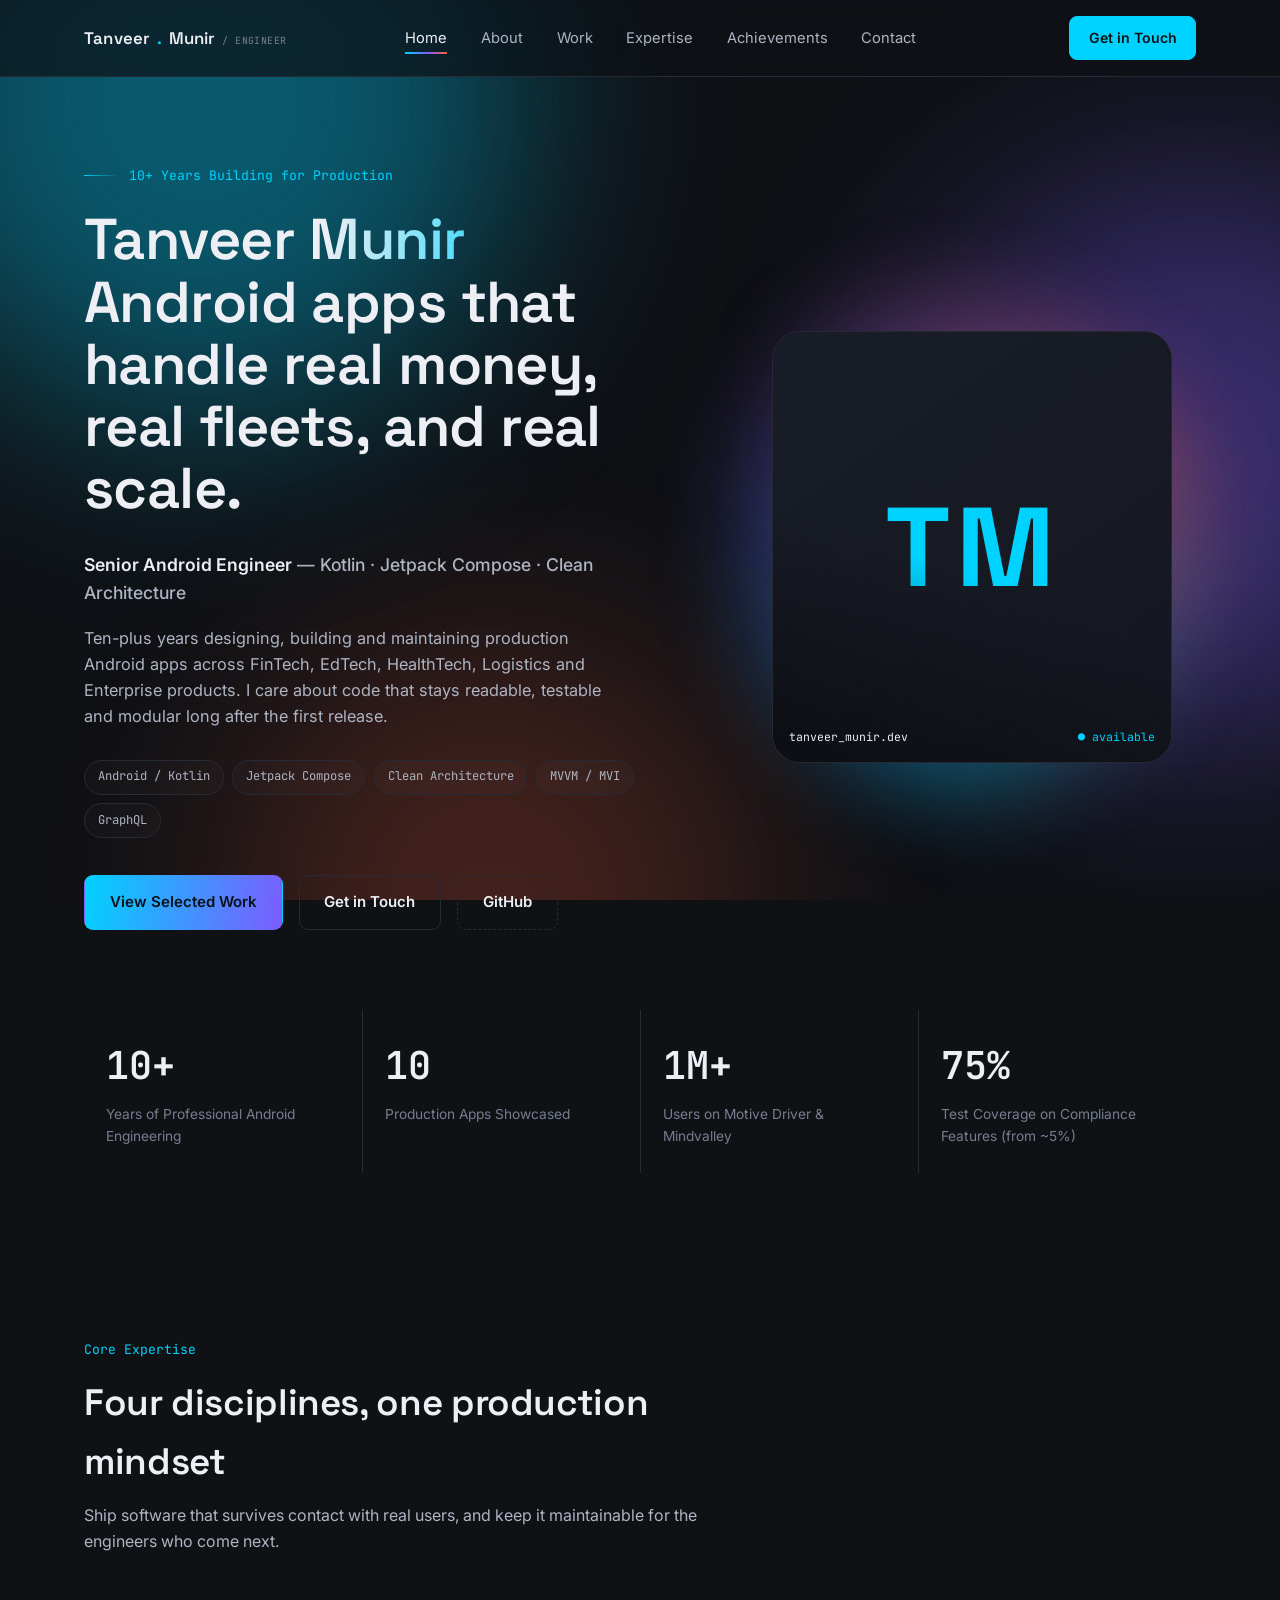
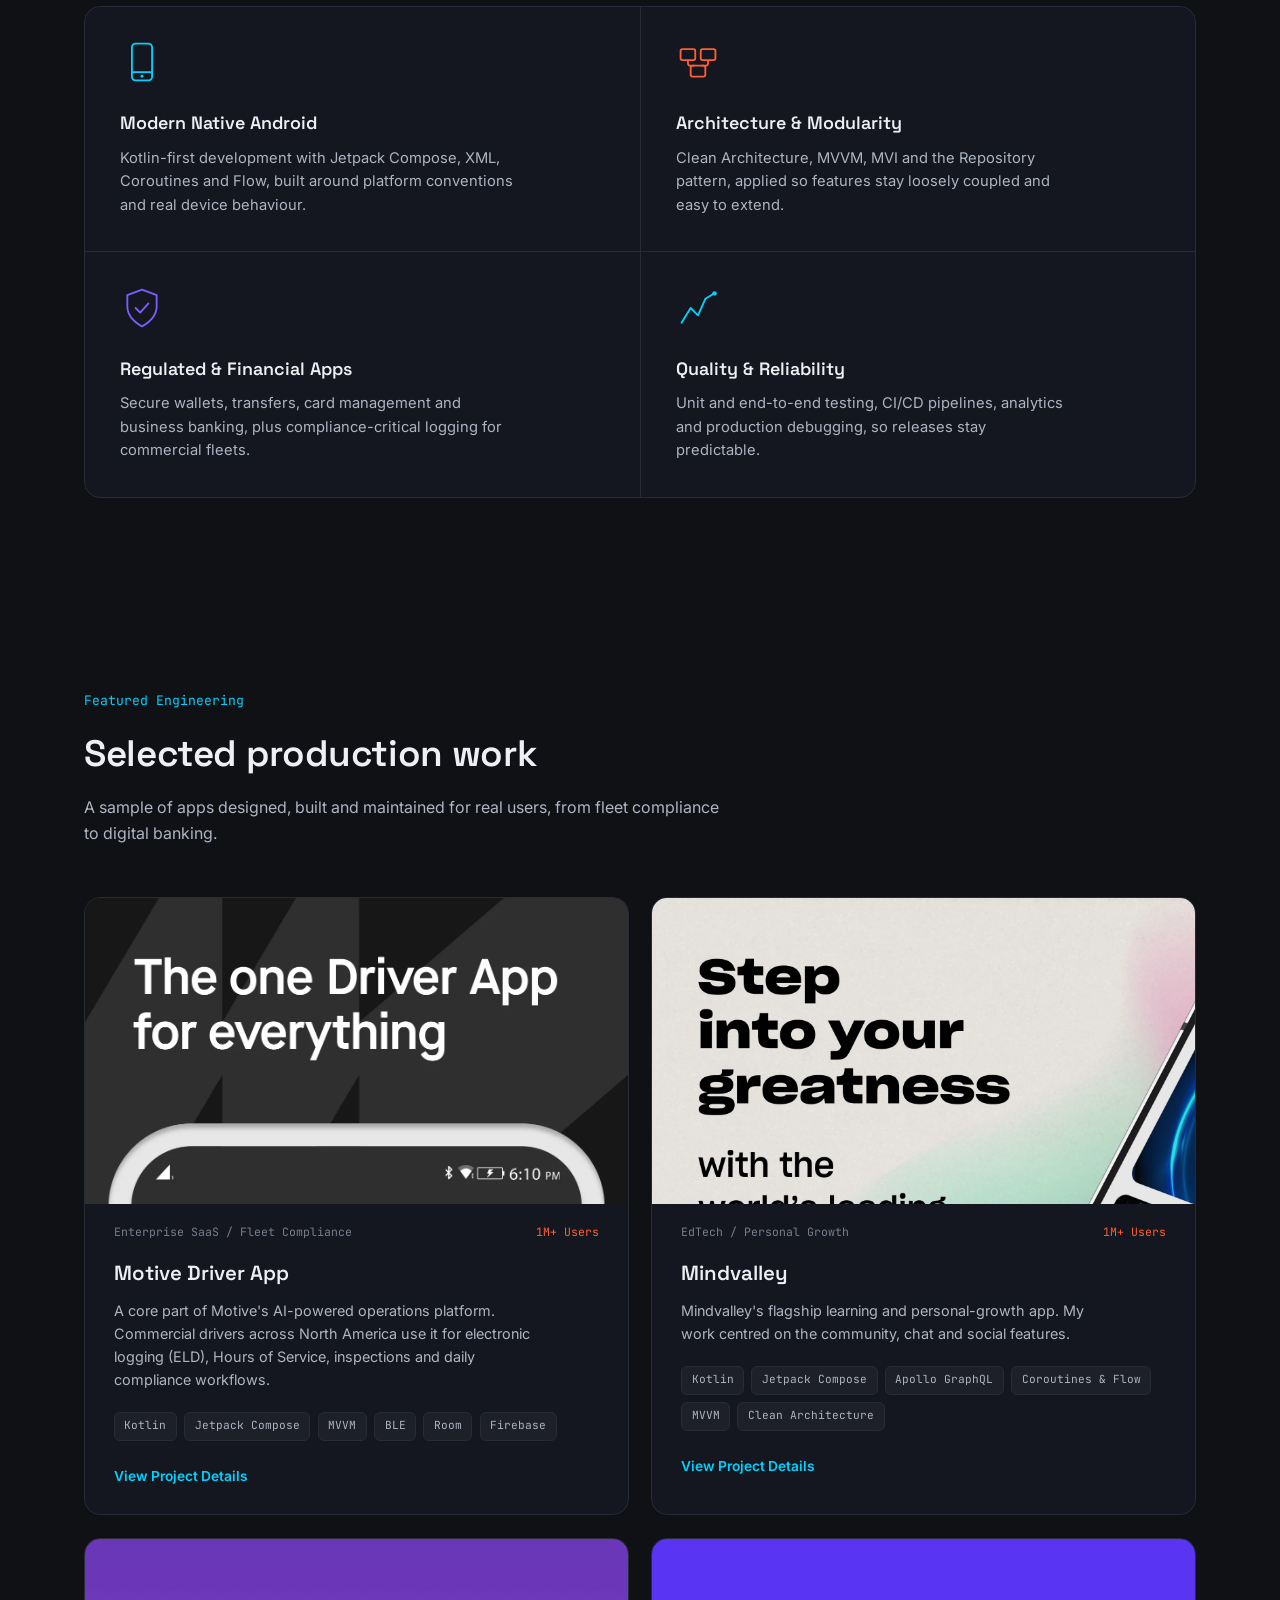
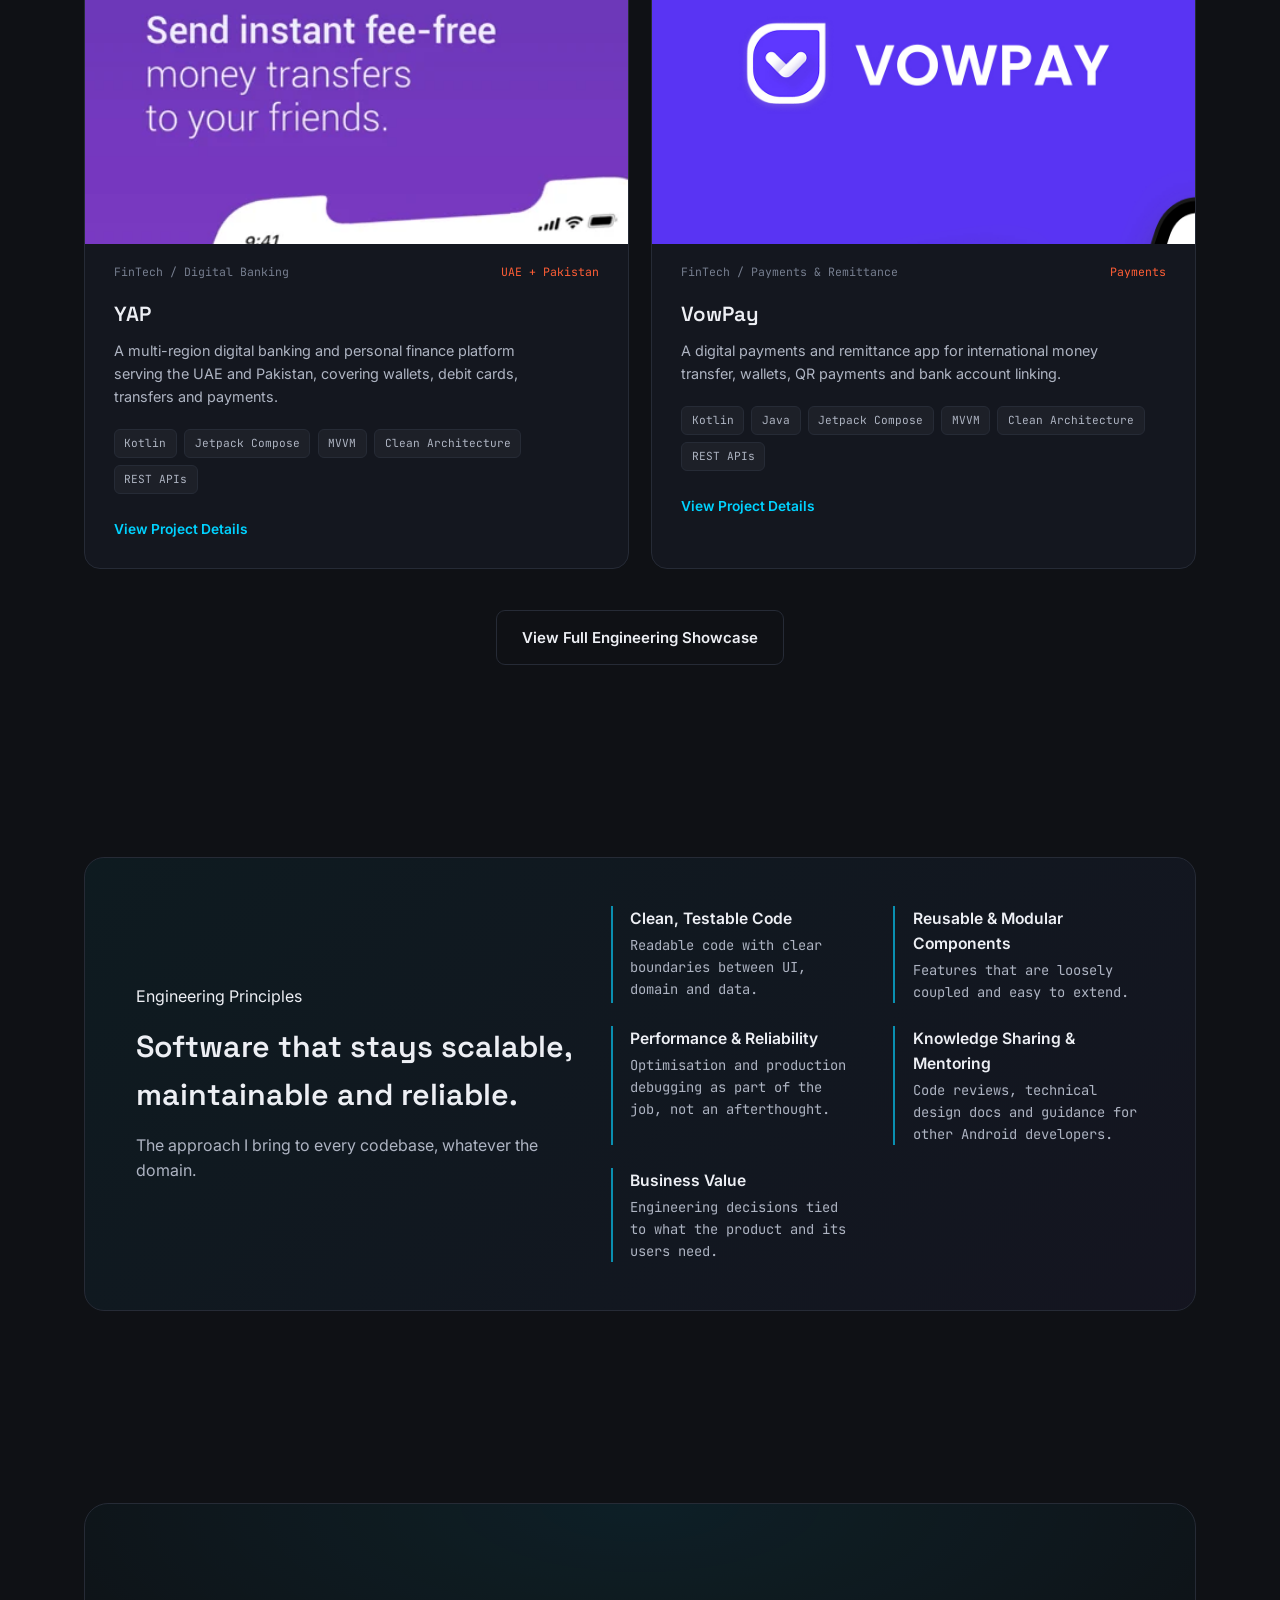
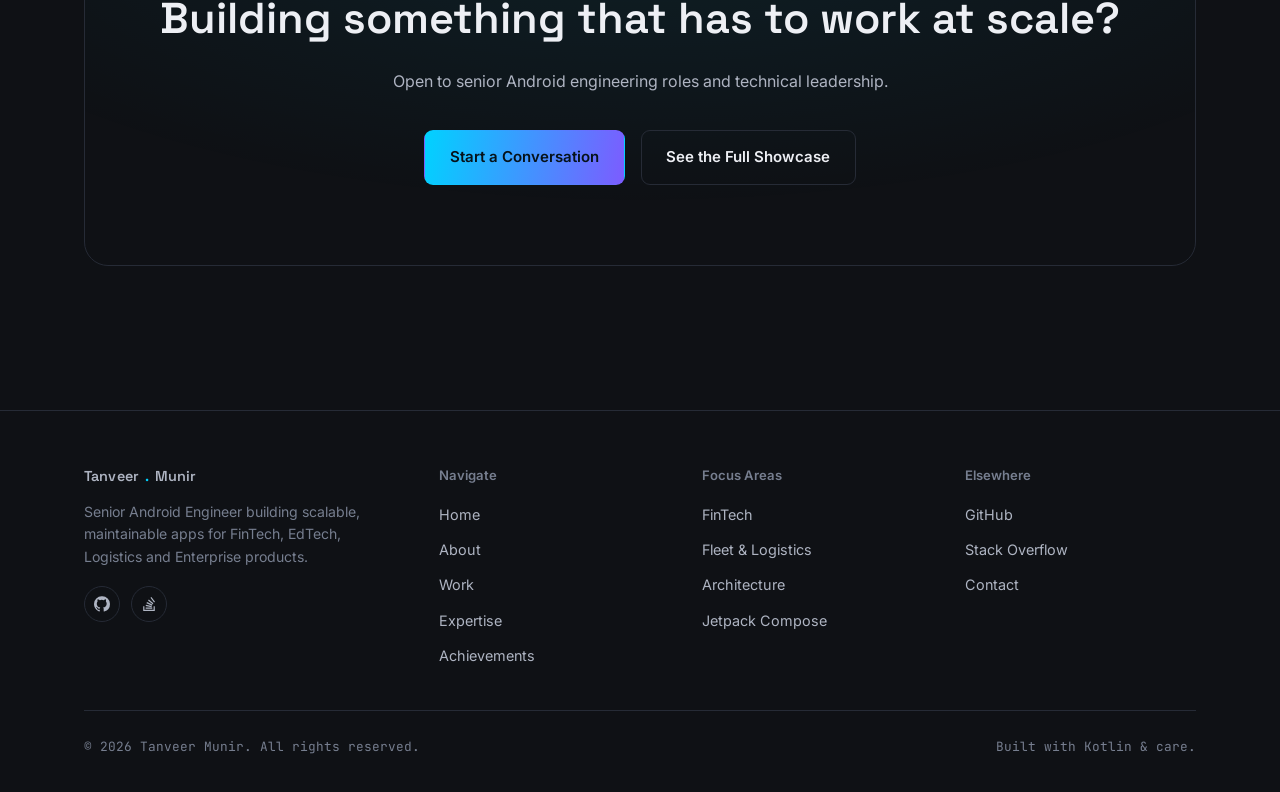
==== index.html @ aa38a133 "Add portfolio site" ====
<!DOCTYPE html>
<html lang="en">
<head>
<meta charset="UTF-8">
<meta name="viewport" content="width=device-width, initial-scale=1.0">
<title>Tanveer Munir — Senior Android Engineer</title>
<meta name="description" content="Senior Android Engineer with 10+ years building scalable apps in Kotlin and Jetpack Compose across FinTech, EdTech, Logistics and Enterprise.">
<link rel="preconnect" href="https://fonts.googleapis.com">
<link href="https://fonts.googleapis.com/css2?family=Space+Grotesk:wght@500;600;700&family=Inter:wght@400;500;600&family=JetBrains+Mono:wght@400;500&display=swap" rel="stylesheet">
<link rel="stylesheet" href="assets/css/style.css">
</head>
<body>

<div class="ambient" aria-hidden="true"><span class="b1"></span><span class="b2"></span><span class="b3"></span></div>

<header class="site-nav">
  <div class="wrap">
    <a href="index.html" class="brand">Tanveer<span class="dot">.</span>Munir <small>/ ENGINEER</small></a>
    <nav>
      <ul class="nav-links" id="navLinks">
        <li><a href="index.html" class="active">Home</a></li><li><a href="about.html">About</a></li><li><a href="projects.html">Work</a></li><li><a href="expertise.html">Expertise</a></li><li><a href="achievements.html">Achievements</a></li><li><a href="contact.html">Contact</a></li>
        <li><a href="contact.html" class="btn btn-primary nav-cta-mobile">Get in Touch</a></li>
      </ul>
    </nav>
    <a href="contact.html" class="nav-cta">Get in Touch</a>
    <button class="nav-toggle" id="navToggle" aria-label="Toggle navigation" aria-expanded="false"><span></span></button>
  </div>
</header>

<main>
  <section class="hero">
    <div class="wrap">
      <div class="hero-copy">
        <div class="eyebrow-line"><span class="rule"></span> 10+ Years Building for Production</div>
        <h1>
          <span class="name">Tanveer Munir</span>
          Android apps that handle real money, real fleets, and real scale.
        </h1>
        <p class="role"><strong>Senior Android Engineer</strong> — Kotlin · Jetpack Compose · Clean Architecture</p>
        <p class="tagline">Ten-plus years designing, building and maintaining production Android apps across FinTech, EdTech, HealthTech, Logistics and Enterprise products. I care about code that stays readable, testable and modular long after the first release.</p>
        <div class="badge-row">
          <span class="badge">Android / Kotlin</span><span class="badge">Jetpack Compose</span><span class="badge">Clean Architecture</span><span class="badge">MVVM / MVI</span><span class="badge">GraphQL</span>
        </div>
        <div class="cta-row">
          <a href="projects.html" class="btn btn-primary">View Selected Work</a>
          <a href="contact.html" class="btn btn-ghost">Get in Touch</a>
          <a href="https://github.com/TaniiSR" target="_blank" rel="noopener" class="btn btn-ghost" style="border-style:dashed;">GitHub</a>
        </div>
      </div>
      <div class="portrait">
        <div class="glow"></div>
        <div class="frame">
          <div class="monogram">TM</div>
          <span class="bracket tl"></span><span class="bracket br"></span>
          <div class="tag"><span>tanveer_munir.dev</span><span>● available</span></div>
        </div>
      </div>
    </div>
  </section>

  <section class="stat-rail reveal">
    <div class="wrap">
      <div class="stat"><div class="num"><span class="js-counter" data-target="10" data-suffix="+">0</span></div><div class="label">Years of Professional Android Engineering</div></div>
      <div class="stat"><div class="num"><span class="js-counter" data-target="10" data-suffix="">0</span></div><div class="label">Production Apps Showcased</div></div>
      <div class="stat"><div class="num"><span class="js-counter" data-target="1" data-suffix="M+">0</span></div><div class="label">Users on Motive Driver &amp; Mindvalley</div></div>
      <div class="stat"><div class="num"><span class="js-counter" data-target="75" data-suffix="%">0</span></div><div class="label">Test Coverage on Compliance Features (from ~5%)</div></div>
    </div>
  </section>

  <section class="section" id="expertise">
    <div class="wrap">
      <div class="section-head reveal">
        <span class="index">Core Expertise</span>
        <h2>Four disciplines, one production mindset</h2>
        <p>Ship software that survives contact with real users, and keep it maintainable for the engineers who come next.</p>
      </div>
      <div class="matrix reveal">
        <div class="matrix-item"><svg class="icon" viewBox="0 0 48 48" fill="none" xmlns="http://www.w3.org/2000/svg"><rect x="13" y="4" width="22" height="40" rx="4" stroke="currentColor" stroke-width="2"/><line x1="13" y1="35" x2="35" y2="35" stroke="currentColor" stroke-width="2"/><circle cx="24" cy="39.5" r="1.6" fill="currentColor"/></svg><h3>Modern Native Android</h3><p>Kotlin-first development with Jetpack Compose, XML, Coroutines and Flow, built around platform conventions and real device behaviour.</p></div>
        <div class="matrix-item"><svg class="icon" viewBox="0 0 48 48" fill="none" xmlns="http://www.w3.org/2000/svg"><rect x="5" y="10" width="16" height="12" rx="2" stroke="currentColor" stroke-width="2"/><rect x="27" y="10" width="16" height="12" rx="2" stroke="currentColor" stroke-width="2"/><rect x="16" y="28" width="16" height="12" rx="2" stroke="currentColor" stroke-width="2"/><path d="M13 22v3a3 3 0 003 3h4M35 22v3a3 3 0 01-3 3h-4" stroke="currentColor" stroke-width="2"/></svg><h3>Architecture &amp; Modularity</h3><p>Clean Architecture, MVVM, MVI and the Repository pattern, applied so features stay loosely coupled and easy to extend.</p></div>
        <div class="matrix-item"><svg class="icon" viewBox="0 0 48 48" fill="none" xmlns="http://www.w3.org/2000/svg"><path d="M24 4 8 10v12c0 10 7 17 16 22 9-5 16-12 16-22V10L24 4z" stroke="currentColor" stroke-width="2" stroke-linejoin="round"/><path d="M17 24l5 5 9-10" stroke="currentColor" stroke-width="2" stroke-linecap="round" stroke-linejoin="round"/></svg><h3>Regulated &amp; Financial Apps</h3><p>Secure wallets, transfers, card management and business banking, plus compliance-critical logging for commercial fleets.</p></div>
        <div class="matrix-item"><svg class="icon" viewBox="0 0 48 48" fill="none" xmlns="http://www.w3.org/2000/svg"><path d="M6 40 16 24 24 32 32 14 42 8" stroke="currentColor" stroke-width="2" stroke-linecap="round" stroke-linejoin="round"/><circle cx="42" cy="8" r="2.4" fill="currentColor"/></svg><h3>Quality &amp; Reliability</h3><p>Unit and end-to-end testing, CI/CD pipelines, analytics and production debugging, so releases stay predictable.</p></div>
      </div>
    </div>
  </section>

  <section class="section" id="work">
    <div class="wrap">
      <div class="section-head reveal">
        <span class="index">Featured Engineering</span>
        <h2>Selected production work</h2>
        <p>A sample of apps designed, built and maintained for real users, from fleet compliance to digital banking.</p>
      </div>
      <div class="project-grid reveal" id="featuredProjects">
        <article class="project-card" data-modal="motive-driver">
<div class="thumb thumb-sm"><img src="Images/Motive/m1.webp" alt="Motive Driver App screenshot" loading="lazy"></div>
          <div class="meta"><span class="kind">Enterprise SaaS / Fleet Compliance</span><span class="scale">1M+ Users</span></div>
          <h3>Motive Driver App</h3>
          <p>A core part of Motive's AI-powered operations platform. Commercial drivers across North America use it for electronic logging (ELD), Hours of Service, inspections and daily compliance workflows.</p>
          <div class="pill-row"><span class="pill">Kotlin</span><span class="pill">Jetpack Compose</span><span class="pill">MVVM</span><span class="pill">BLE</span><span class="pill">Room</span><span class="pill">Firebase</span></div>
          <span class="card-link">View Project Details</span>
        </article>
        <article class="project-card" data-modal="mindvalley">
<div class="thumb thumb-sm"><img src="Images/Mindvalley/01.jpg" alt="Mindvalley screenshot" loading="lazy"></div>
          <div class="meta"><span class="kind">EdTech / Personal Growth</span><span class="scale">1M+ Users</span></div>
          <h3>Mindvalley</h3>
          <p>Mindvalley's flagship learning and personal-growth app. My work centred on the community, chat and social features.</p>
          <div class="pill-row"><span class="pill">Kotlin</span><span class="pill">Jetpack Compose</span><span class="pill">Apollo GraphQL</span><span class="pill">Coroutines & Flow</span><span class="pill">MVVM</span><span class="pill">Clean Architecture</span></div>
          <span class="card-link">View Project Details</span>
        </article>
        <article class="project-card" data-modal="yap">
<div class="thumb thumb-sm"><img src="Images/Yap/1.png" alt="YAP screenshot" loading="lazy"></div>
          <div class="meta"><span class="kind">FinTech / Digital Banking</span><span class="scale">UAE + Pakistan</span></div>
          <h3>YAP</h3>
          <p>A multi-region digital banking and personal finance platform serving the UAE and Pakistan, covering wallets, debit cards, transfers and payments.</p>
          <div class="pill-row"><span class="pill">Kotlin</span><span class="pill">Jetpack Compose</span><span class="pill">MVVM</span><span class="pill">Clean Architecture</span><span class="pill">REST APIs</span></div>
          <span class="card-link">View Project Details</span>
        </article>
        <article class="project-card" data-modal="vowpay">
<div class="thumb thumb-sm"><img src="Images/VowPay/01.jpg" alt="VowPay screenshot" loading="lazy"></div>
          <div class="meta"><span class="kind">FinTech / Payments &amp; Remittance</span><span class="scale">Payments</span></div>
          <h3>VowPay</h3>
          <p>A digital payments and remittance app for international money transfer, wallets, QR payments and bank account linking.</p>
          <div class="pill-row"><span class="pill">Kotlin</span><span class="pill">Java</span><span class="pill">Jetpack Compose</span><span class="pill">MVVM</span><span class="pill">Clean Architecture</span><span class="pill">REST APIs</span></div>
          <span class="card-link">View Project Details</span>
        </article>
      </div>
      <div class="showcase-more reveal"><a href="projects.html" class="btn btn-ghost">View Full Engineering Showcase</a></div>
    </div>
  </section>

  <section class="section" id="philosophy">
    <div class="wrap">
      <div class="philosophy reveal">
        <div>
          <span class="index" style="display:block;margin-bottom:.8rem;">Engineering Principles</span>
          <h2 style="font-family:var(--font-display); font-size:1.9rem; font-weight:600; margin:0 0 .8rem;">Software that stays scalable, maintainable and reliable.</h2>
          <p style="color:var(--text-1); margin:0;">The approach I bring to every codebase, whatever the domain.</p>
        </div>
        <ul class="philosophy-list">
          <li><b>Clean, Testable Code</b>Readable code with clear boundaries between UI, domain and data.</li>
          <li><b>Reusable &amp; Modular Components</b>Features that are loosely coupled and easy to extend.</li>
          <li><b>Performance &amp; Reliability</b>Optimisation and production debugging as part of the job, not an afterthought.</li>
          <li><b>Knowledge Sharing &amp; Mentoring</b>Code reviews, technical design docs and guidance for other Android developers.</li>
          <li><b>Business Value</b>Engineering decisions tied to what the product and its users need.</li>
        </ul>
      </div>
    </div>
  </section>

  <section class="section" id="contact-cta">
    <div class="wrap">
      <div class="closing reveal">
        <h2>Building something that has to work at scale?</h2>
        <p>Open to senior Android engineering roles and technical leadership.</p>
        <div class="cta-row">
          <a href="contact.html" class="btn btn-primary">Start a Conversation</a>
          <a href="projects.html" class="btn btn-ghost">See the Full Showcase</a>
        </div>
      </div>
    </div>
  </section>

</main>

<footer class="site-footer">
  <div class="wrap">
    <div class="footer-grid">
      <div class="footer-brand">
        <a href="index.html" class="brand">Tanveer<span class="dot">.</span>Munir</a>
        <p>Senior Android Engineer building scalable, maintainable apps for FinTech, EdTech, Logistics and Enterprise products.</p>
        <div class="social-row">
          <a href="https://github.com/TaniiSR" aria-label="GitHub" target="_blank" rel="noopener"><svg width="16" height="16" viewBox="0 0 24 24" fill="currentColor"><path d="M12 .5A11.5 11.5 0 000 12.1c0 5.16 3.29 9.53 7.86 11.08.58.11.79-.26.79-.57v-2.02c-3.2.72-3.88-1.57-3.88-1.57-.52-1.36-1.28-1.72-1.28-1.72-1.05-.74.08-.72.08-.72 1.16.08 1.77 1.22 1.77 1.22 1.03 1.8 2.7 1.28 3.36.98.1-.76.4-1.28.73-1.58-2.55-.3-5.24-1.32-5.24-5.86 0-1.29.45-2.35 1.19-3.18-.12-.3-.52-1.53.11-3.19 0 0 .98-.32 3.2 1.22a10.9 10.9 0 015.83 0c2.21-1.54 3.19-1.22 3.19-1.22.63 1.66.23 2.89.11 3.19.74.83 1.19 1.89 1.19 3.18 0 4.55-2.7 5.55-5.26 5.85.41.37.78 1.1.78 2.22v3.29c0 .31.21.69.8.57A11.5 11.5 0 0024 12.1 11.5 11.5 0 0012 .5z"/></svg></a>
          <a href="https://stackoverflow.com/users/10862130/tanveer-munir" aria-label="Stack Overflow" target="_blank" rel="noopener"><svg width="16" height="16" viewBox="0 0 24 24" fill="currentColor"><path d="M18.9 20.8v-5.4h1.8V22.6H3.3v-7.2h1.8v5.4h13.8zM7 15.1l8.8 1.8.4-1.8-8.8-1.8L7 15.1zm1.2-4.3 8.2 3.8.8-1.7-8.2-3.8-.8 1.7zm2.3-4.2 6.9 5.8 1.2-1.4-6.9-5.8-1.2 1.4zM15.6 1.4 14.2 2.5l5.4 7.3 1.4-1.1-5.4-7.3zM7 19h9.9v-1.8H7V19z"/></svg></a>
        </div>
      </div>
      <div><h4>Navigate</h4><ul><li><a href="index.html">Home</a></li><li><a href="about.html">About</a></li><li><a href="projects.html">Work</a></li><li><a href="expertise.html">Expertise</a></li><li><a href="achievements.html">Achievements</a></li></ul></div>
      <div><h4>Focus Areas</h4><ul><li><a href="projects.html">FinTech</a></li><li><a href="projects.html">Fleet &amp; Logistics</a></li><li><a href="expertise.html">Architecture</a></li><li><a href="expertise.html">Jetpack Compose</a></li></ul></div>
      <div><h4>Elsewhere</h4><ul><li><a href="https://github.com/TaniiSR" target="_blank" rel="noopener">GitHub</a></li><li><a href="https://stackoverflow.com/users/10862130/tanveer-munir" target="_blank" rel="noopener">Stack Overflow</a></li><li><a href="contact.html">Contact</a></li></ul></div>
    </div>
    <div class="footer-bottom">
      <span>&copy; <span id="year"></span> Tanveer Munir. All rights reserved.</span>
      <span>Built with Kotlin &amp; care.</span>
    </div>
  </div>
</footer>

<div class="modal-overlay" id="modalOverlay"><div class="modal" id="modalContent" role="dialog" aria-modal="true"></div></div>
<script src="assets/js/main.js"></script>
</body>
</html>
---- assets/css/style.css ----
/* ============================================================
   RANA BILAL — ENGINEERING PORTFOLIO
   Design tokens
============================================================ */
:root{
  --bg-0:#0F1115;
  --bg-1:#14171F;
  --bg-2:#191D27;
  --line:#262B36;
  --text-0:#EDEFF4;
  --text-1:#AEB4C2;
  --text-2:#767E8F;

  --blue:#00D2FF;
  --blue-dim: #0A8FB0;
  --orange:#FF5E36;
  --violet:#7C5CFF;

  --grad-line: linear-gradient(90deg,var(--blue),var(--violet) 55%,var(--orange));

  --font-display:'Space Grotesk', 'Segoe UI', sans-serif;
  --font-body:'Inter', 'Segoe UI', sans-serif;
  --font-mono:'JetBrains Mono', 'Courier New', monospace;

  --maxw:1240px;
  --gutter:clamp(20px,5vw,64px);

  --ease:cubic-bezier(.22,.68,.32,1);
}

*,*::before,*::after{box-sizing:border-box;}
html{scroll-behavior:smooth;}
@media (prefers-reduced-motion: reduce){
  html{scroll-behavior:auto;}
  *,*::before,*::after{animation-duration:.001ms !important; animation-iteration-count:1 !important; transition-duration:.001ms !important; scroll-behavior:auto !important;}
}

body{
  margin:0;
  background:var(--bg-0);
  color:var(--text-0);
  font-family:var(--font-body);
  font-size:16px;
  line-height:1.6;
  -webkit-font-smoothing:antialiased;
  overflow-x:hidden;
}

a{color:inherit; text-decoration:none;}
img{max-width:100%; display:block;}
button{font-family:inherit;}
::selection{background:var(--blue); color:#04121A;}

.wrap{
  max-width:var(--maxw);
  margin:0 auto;
  padding:0 var(--gutter);
}

/* ---------- Ambient drifting background ---------- */
.ambient{
  position:fixed;
  inset:0;
  z-index:0;
  overflow:hidden;
  pointer-events:none;
}
.ambient span{
  position:absolute;
  border-radius:50%;
  filter:blur(110px);
  opacity:.38;
  will-change:transform;
}
.ambient .b1{width:640px;height:640px; background:var(--blue); top:-220px; left:-120px; animation:drift1 26s ease-in-out infinite;}
.ambient .b2{width:560px;height:560px; background:var(--violet); top:20%; right:-200px; animation:drift2 32s ease-in-out infinite;}
.ambient .b3{width:520px;height:520px; background:var(--orange); bottom:-260px; left:18%; animation:drift3 30s ease-in-out infinite; opacity:.22;}

@keyframes drift1{
  0%,100%{transform:translate(0,0) scale(1);}
  50%{transform:translate(60px,80px) scale(1.12);}
}
@keyframes drift2{
  0%,100%{transform:translate(0,0) scale(1);}
  50%{transform:translate(-70px,50px) scale(1.08);}
}
@keyframes drift3{
  0%,100%{transform:translate(0,0) scale(1);}
  50%{transform:translate(50px,-60px) scale(1.15);}
}

body > *{position:relative; z-index:1;}

/* ============================================================
   NAV
============================================================ */
.site-nav{
  position:sticky; top:0; z-index:50;
  backdrop-filter:blur(14px) saturate(140%);
  background:rgba(15,17,21,.72);
  border-bottom:1px solid var(--line);
}
.site-nav .wrap{
  display:flex;
  align-items:center;
  justify-content:space-between;
  height:76px;
}
.brand{
  font-family:var(--font-display);
  font-weight:600;
  font-size:1.05rem;
  letter-spacing:.01em;
  display:flex;
  align-items:baseline;
  gap:.4em;
}
.brand .dot{color:var(--blue);}
.brand small{
  font-family:var(--font-mono);
  font-size:.62rem;
  color:var(--text-2);
  font-weight:400;
  letter-spacing:.04em;
}

.nav-links{
  display:flex;
  align-items:center;
  gap:2.1rem;
  list-style:none;
  margin:0; padding:0;
}
.nav-links a{
  font-size:.92rem;
  color:var(--text-1);
  position:relative;
  padding:.3rem 0;
  transition:color .25s var(--ease);
}
.nav-links a:hover, .nav-links a.active{color:var(--text-0);}
.nav-links a::after{
  content:'';
  position:absolute; left:0; bottom:-2px;
  width:0; height:2px;
  background:var(--grad-line);
  transition:width .3s var(--ease);
}
.nav-links a:hover::after, .nav-links a.active::after{width:100%;}

.nav-cta{
  display:inline-flex;
  align-items:center;
  gap:.5rem;
  padding:.6rem 1.15rem;
  border-radius:8px;
  border:1px solid var(--blue);
  color:var(--bg-0);
  background:var(--blue);
  font-weight:600;
  font-size:.88rem;
  transition:transform .25s var(--ease), box-shadow .25s var(--ease);
}
.nav-cta:hover{
  transform:translateY(-2px);
  box-shadow:0 8px 24px -6px rgba(0,210,255,.55);
}
.nav-links .nav-cta-mobile{display:none;}

.nav-toggle{
  display:none;
  background:none; border:none; color:var(--text-0);
  width:40px; height:40px;
  cursor:pointer;
}
.nav-toggle span, .nav-toggle span::before, .nav-toggle span::after{
  content:'';
  display:block;
  width:22px; height:2px;
  background:currentColor;
  position:relative;
  transition:transform .25s var(--ease), opacity .25s var(--ease);
}
.nav-toggle span::before{position:absolute; top:-7px;}
.nav-toggle span::after{position:absolute; top:7px;}

/* ============================================================
   HERO
============================================================ */
.hero{
  padding:88px 0 60px;
}
.hero .wrap{
  display:grid;
  grid-template-columns:1.15fr .85fr;
  gap:clamp(30px,5vw,60px);
  align-items:center;
}
.eyebrow-line{
  display:flex;
  align-items:center;
  gap:.7rem;
  font-family:var(--font-mono);
  font-size:.82rem;
  color:var(--blue);
  margin-bottom:1.4rem;
}
.eyebrow-line .rule{
  width:34px; height:1px;
  background:linear-gradient(90deg,var(--blue),transparent);
}
.hero h1{
  font-family:var(--font-display);
  font-weight:600;
  font-size:clamp(2.4rem,4.6vw,3.6rem);
  line-height:1.08;
  letter-spacing:-.01em;
  margin:0 0 .55em;
}
.hero h1 .name{
  display:block;
  background:linear-gradient(100deg,var(--text-0) 40%, var(--blue) 75%, var(--violet));
  -webkit-background-clip:text;
  background-clip:text;
  color:transparent;
}
.hero .role{
  font-size:1.1rem;
  color:var(--text-1);
  font-weight:500;
  margin:0 0 1.1rem;
}
.hero .role strong{color:var(--text-0); font-weight:600;}
.hero .tagline{
  max-width:52ch;
  color:var(--text-1);
  font-size:1.02rem;
  margin:0 0 1.9rem;
}

.badge-row{
  display:flex;
  flex-wrap:wrap;
  gap:.55rem;
  margin-bottom:2.3rem;
}
.badge{
  font-family:var(--font-mono);
  font-size:.76rem;
  padding:.42rem .8rem;
  border:1px solid var(--line);
  border-radius:100px;
  color:var(--text-1);
  background:rgba(255,255,255,.02);
  transition:border-color .25s var(--ease), color .25s var(--ease), transform .25s var(--ease);
}
.badge:hover{border-color:var(--blue-dim); color:var(--text-0); transform:translateY(-2px);}

.cta-row{display:flex; flex-wrap:wrap; gap:1rem;}
.btn{
  display:inline-flex;
  align-items:center;
  gap:.6rem;
  padding:.9rem 1.55rem;
  border-radius:9px;
  font-weight:600;
  font-size:.94rem;
  cursor:pointer;
  border:1px solid transparent;
  transition:transform .25s var(--ease), box-shadow .25s var(--ease), background .25s var(--ease), border-color .25s var(--ease);
}
.btn-primary{
  background:linear-gradient(100deg,var(--blue),var(--violet));
  color:#06121A;
}
.btn-primary:hover{transform:translateY(-3px); box-shadow:0 14px 34px -10px rgba(0,210,255,.5);}
.btn-ghost{
  background:transparent;
  border-color:var(--line);
  color:var(--text-0);
}
.btn-ghost:hover{border-color:var(--orange); color:var(--orange); transform:translateY(-3px);}

/* --- hero portrait frame --- */
.portrait{
  position:relative;
  width:100%;
  max-width:400px;
  margin-inline:auto;
  aspect-ratio:1/1.08;
}
.portrait .glow{
  position:absolute; inset:-30px;
  background:conic-gradient(from 180deg, var(--blue), var(--violet), var(--orange), var(--blue));
  filter:blur(46px);
  opacity:.35;
  border-radius:40% 60% 55% 45%/50% 45% 55% 50%;
  animation:auraSpin 18s linear infinite;
}
@keyframes auraSpin{ to{ transform:rotate(360deg);} }

.portrait .frame{
  position:absolute; inset:0;
  border-radius:28px;
  overflow:hidden;
  border:1px solid rgba(255,255,255,.08);
  background:var(--bg-1);
}
.portrait .frame img{
  width:100%; height:100%; object-fit:cover;
  filter:grayscale(.15) contrast(1.05);
}
.portrait .frame::after{
  content:'';
  position:absolute; inset:0;
  background:linear-gradient(200deg, transparent 55%, rgba(10,12,16,.85));
}
.bracket{
  position:absolute;
  width:38px; height:38px;
  border-color:var(--blue);
  border-style:solid;
  opacity:.9;
}
.bracket.tl{top:-14px; left:-14px; border-width:2px 0 0 2px; border-top-left-radius:10px;}
.bracket.br{bottom:-14px; right:-14px; border-width:0 2px 2px 0; border-bottom-right-radius:10px; border-color:var(--orange);}
.portrait .tag{
  position:absolute;
  bottom:16px; left:16px; right:16px;
  font-family:var(--font-mono);
  font-size:.72rem;
  color:var(--text-0);
  display:flex;
  justify-content:space-between;
  z-index:2;
}
.portrait .tag span:last-child{color:var(--blue);}

/* ============================================================
   STAT RAIL
============================================================ */
.stat-rail{
  padding:20px 0 70px;
}
.stat-rail .wrap{
  display:grid;
  grid-template-columns:repeat(4,1fr);
}
.stat{
  padding:1.6rem 1.4rem;
  border-left:1px solid var(--line);
  text-align:left;
}
.stat:first-child{border-left:none;}
.stat .num{
  font-family:var(--font-mono);
  font-size:clamp(1.8rem,3vw,2.5rem);
  font-weight:600;
  color:var(--text-0);
  display:flex;
  align-items:baseline;
  gap:.15rem;
}
.stat .num .unit{font-size:.55em; color:var(--blue);}
.stat .label{
  margin-top:.4rem;
  font-size:.86rem;
  color:var(--text-2);
}

/* ============================================================
   SECTION HEADERS (shared)
============================================================ */
.section{padding:96px 0;}
.section-head{
  max-width:640px;
  margin-bottom:3.2rem;
}
.section-head h2{
  font-family:var(--font-display);
  font-size:clamp(1.7rem,3vw,2.3rem);
  font-weight:600;
  margin:0 0 .7rem;
  letter-spacing:-.01em;
}
.section-head p{
  color:var(--text-1);
  margin:0;
  font-size:1rem;
}
.section-head .index{
  font-family:var(--font-mono);
  color:var(--blue);
  font-size:.82rem;
  display:block;
  margin-bottom:.9rem;
}

/* ============================================================
   EXPERTISE MATRIX
============================================================ */
.matrix{
  display:grid;
  grid-template-columns:repeat(2,1fr);
  gap:1px;
  background:var(--line);
  border:1px solid var(--line);
  border-radius:16px;
  overflow:hidden;
}
.matrix-item{
  background:var(--bg-1);
  padding:2.1rem 2.2rem;
  transition:background .3s var(--ease);
}
.matrix-item:hover{background:var(--bg-2);}
.matrix-item .icon{
  width:44px; height:44px;
  margin-bottom:1.1rem;
  color:var(--blue);
}
.matrix-item:nth-child(2) .icon{color:var(--orange);}
.matrix-item:nth-child(3) .icon{color:var(--violet);}
.matrix-item:nth-child(4) .icon{color:var(--blue);}
.matrix-item h3{
  font-family:var(--font-display);
  font-size:1.12rem;
  font-weight:600;
  margin:0 0 .55rem;
}
.matrix-item p{
  color:var(--text-1);
  font-size:.92rem;
  margin:0;
  max-width:44ch;
}

/* ============================================================
   PROJECTS
============================================================ */
.project-grid{
  display:grid;
  grid-template-columns:repeat(2,1fr);
  gap:1.4rem;
}
.project-card{
  position:relative;
  border-radius:16px;
  border:1px solid var(--line);
  background:var(--bg-1);
  padding:1.8rem 1.8rem 1.6rem;
  overflow:hidden;
  cursor:pointer;
  transition:transform .35s var(--ease), border-color .35s var(--ease);
}
.project-card .thumb.thumb-sm{
  margin:-1.8rem -1.8rem 1.2rem;
  aspect-ratio:16/9;
  overflow:hidden;
  background:var(--bg-2);
}
.project-card .thumb.thumb-sm img{width:100%; height:100%; object-fit:cover; display:block;}
.project-card::before{
  content:'';
  position:absolute; inset:0;
  padding:1px;
  border-radius:inherit;
  background:var(--grad-line);
  -webkit-mask:linear-gradient(#000 0 0) content-box, linear-gradient(#000 0 0);
  -webkit-mask-composite:xor;
  mask-composite:exclude;
  opacity:0;
  transition:opacity .35s var(--ease);
  pointer-events:none;
}
.project-card:hover{transform:translateY(-6px); border-color:transparent;}
.project-card:hover::before{opacity:1;}
.project-card .meta{
  display:flex;
  justify-content:space-between;
  align-items:flex-start;
  margin-bottom:1rem;
}
.project-card .kind{
  font-family:var(--font-mono);
  font-size:.72rem;
  color:var(--text-2);
}
.project-card .scale{
  font-family:var(--font-mono);
  font-size:.72rem;
  color:var(--orange);
}
.project-card h3{
  font-family:var(--font-display);
  font-size:1.28rem;
  margin:0 0 .55rem;
  font-weight:600;
}
.project-card p{
  color:var(--text-1);
  font-size:.9rem;
  margin:0 0 1.3rem;
  max-width:48ch;
}
.pill-row{display:flex; flex-wrap:wrap; gap:.45rem; margin-bottom:1.4rem;}
.pill{
  font-family:var(--font-mono);
  font-size:.7rem;
  padding:.28rem .6rem;
  border-radius:6px;
  background:rgba(255,255,255,.04);
  color:var(--text-1);
  border:1px solid var(--line);
}
.card-link{
  font-size:.86rem;
  font-weight:600;
  color:var(--blue);
  display:inline-flex;
  align-items:center;
  gap:.4rem;
}

.showcase-more{
  text-align:center;
  margin-top:2.6rem;
}

/* ============================================================
   PHILOSOPHY
============================================================ */
.philosophy{
  border-radius:20px;
  border:1px solid var(--line);
  background:linear-gradient(135deg, rgba(0,210,255,.05), rgba(124,92,255,.05));
  padding:3rem clamp(1.6rem,4vw,3.4rem);
  display:grid;
  grid-template-columns:.9fr 1.1fr;
  gap:2.4rem;
  align-items:center;
}
.philosophy-list{
  display:grid;
  grid-template-columns:1fr 1fr;
  gap:1.4rem 2rem;
  list-style:none;
  margin:0; padding:0;
}
.philosophy-list li{
  font-family:var(--font-mono);
  font-size:.86rem;
  color:var(--text-1);
  padding-left:1.1rem;
  border-left:2px solid var(--blue-dim);
}
.philosophy-list li b{display:block; color:var(--text-0); font-family:var(--font-body); font-size:.98rem; margin-bottom:.2rem; font-weight:600;}

/* ============================================================
   TESTIMONIALS
============================================================ */
.testimonial-track{
  display:flex;
  gap:1.4rem;
  overflow-x:auto;
  scroll-snap-type:x mandatory;
  padding-bottom:1rem;
  scrollbar-width:none;
}
.testimonial-track::-webkit-scrollbar{display:none;}
.t-card{
  scroll-snap-align:start;
  flex:0 0 min(480px,86vw);
  background:var(--bg-1);
  border:1px solid var(--line);
  border-radius:16px;
  padding:2rem;
}
.t-card q{
  font-size:1.02rem;
  line-height:1.65;
  color:var(--text-0);
  display:block;
  margin-bottom:1.5rem;
  quotes:none;
}
.t-person{display:flex; align-items:center; gap:.8rem;}
.t-avatar{
  width:42px; height:42px;
  border-radius:50%;
  background:linear-gradient(135deg,var(--blue),var(--violet));
  display:flex; align-items:center; justify-content:center;
  font-family:var(--font-display);
  font-weight:600;
  color:#06121A;
  font-size:.92rem;
  flex-shrink:0;
}
.t-person .name{font-weight:600; font-size:.92rem;}
.t-person .role{font-size:.8rem; color:var(--text-2);}
.t-linkedin{
  margin-left:auto;
  width:32px; height:32px;
  border-radius:50%;
  display:flex; align-items:center; justify-content:center;
  color:var(--text-2);
  border:1px solid var(--line);
  flex-shrink:0;
  transition:color .2s var(--ease), border-color .2s var(--ease);
}
.t-linkedin svg{width:15px; height:15px;}
.t-linkedin:hover{color:var(--blue); border-color:var(--blue);}

.t-controls{
  display:flex;
  gap:.7rem;
  margin-top:1.6rem;
}
.t-controls button{
  width:40px; height:40px;
  border-radius:50%;
  border:1px solid var(--line);
  background:transparent;
  color:var(--text-0);
  cursor:pointer;
  display:flex; align-items:center; justify-content:center;
  transition:border-color .25s var(--ease), color .25s var(--ease);
}
.t-controls button:hover{border-color:var(--blue); color:var(--blue);}

/* ============================================================
   CLOSING CTA
============================================================ */
.closing{
  text-align:center;
  padding:5rem clamp(1.5rem,5vw,4rem);
  border-radius:24px;
  border:1px solid var(--line);
  background:radial-gradient(120% 140% at 50% 0%, rgba(0,210,255,.08), transparent 60%);
}
.closing h2{
  font-family:var(--font-display);
  font-size:clamp(1.9rem,4vw,2.7rem);
  margin:0 0 1rem;
  font-weight:600;
}
.closing p{
  color:var(--text-1);
  max-width:52ch;
  margin:0 auto 2.2rem;
}
.closing .cta-row{justify-content:center;}

/* ============================================================
   FOOTER
============================================================ */
.site-footer{
  border-top:1px solid var(--line);
  padding:3.4rem 0 2.2rem;
  margin-top:3rem;
}
.footer-grid{
  display:grid;
  grid-template-columns:1.4fr 1fr 1fr 1fr;
  gap:2rem;
  margin-bottom:2.6rem;
}
.footer-grid h4{
  font-size:.82rem;
  color:var(--text-2);
  font-weight:600;
  margin:0 0 1rem;
}
.footer-grid ul{list-style:none; margin:0; padding:0; display:grid; gap:.6rem;}
.footer-grid a{color:var(--text-1); font-size:.9rem; transition:color .2s var(--ease);}
.footer-grid a:hover{color:var(--blue);}
.footer-brand p{color:var(--text-2); font-size:.88rem; max-width:32ch; margin:.8rem 0 0;}
.social-row{display:flex; gap:.7rem; margin-top:1.1rem;}
.social-row a{
  width:36px; height:36px;
  border-radius:50%;
  border:1px solid var(--line);
  display:flex; align-items:center; justify-content:center;
  transition:border-color .2s var(--ease), color .2s var(--ease), transform .2s var(--ease);
}
.social-row a:hover{border-color:var(--blue); color:var(--blue); transform:translateY(-3px);}
.footer-bottom{
  display:flex;
  justify-content:space-between;
  align-items:center;
  font-size:.8rem;
  color:var(--text-2);
  font-family:var(--font-mono);
  border-top:1px solid var(--line);
  padding-top:1.6rem;
  flex-wrap:wrap;
  gap:.8rem;
}

/* ============================================================
   MODAL
============================================================ */
.modal-overlay{
  position:fixed; inset:0;
  background:rgba(6,8,11,.72);
  backdrop-filter:blur(6px);
  display:flex;
  align-items:center;
  justify-content:center;
  padding:2rem;
  z-index:200;
  opacity:0;
  pointer-events:none;
  transition:opacity .3s var(--ease);
}
.modal-overlay.active{opacity:1; pointer-events:auto;}
.modal{
  background:var(--bg-1);
  border:1px solid var(--line);
  border-radius:20px;
  max-width:560px;
  width:100%;
  padding:2.4rem;
  transform:translateY(16px);
  transition:transform .35s var(--ease);
  max-height:82vh;
  overflow-y:auto;
}
.modal-overlay.active .modal{transform:translateY(0);}
.modal-close{
  float:right;
  width:34px; height:34px;
  border-radius:50%;
  border:1px solid var(--line);
  background:none;
  color:var(--text-0);
  cursor:pointer;
}
.modal h3{font-family:var(--font-display); font-size:1.4rem; margin:.4rem 0 .6rem;}
.modal .kind{font-family:var(--font-mono); font-size:.76rem; color:var(--blue);}
.modal p{color:var(--text-1); font-size:.94rem;}
.modal-detail-list{list-style:none; margin:1.2rem 0; padding:0; display:grid; gap:.6rem;}
.modal-detail-list li{font-size:.88rem; color:var(--text-1); padding-left:1rem; border-left:2px solid var(--blue-dim);}

/* ============================================================
   SCROLL REVEAL
============================================================ */
.reveal{
  opacity:0;
  transform:translateY(28px);
  transition:opacity .8s var(--ease), transform .8s var(--ease);
}
.reveal.in-view{opacity:1; transform:translateY(0);}

/* ============================================================
   PAGE HEADER (interior pages)
============================================================ */
.page-header{
  padding:70px 0 40px;
}
.page-header .eyebrow-line{margin-bottom:1.2rem;}
.page-header h1{
  font-family:var(--font-display);
  font-weight:600;
  font-size:clamp(2.1rem,4vw,3.1rem);
  letter-spacing:-.01em;
  margin:0 0 .8rem;
  max-width:16ch;
}
.page-header p{
  color:var(--text-1);
  max-width:60ch;
  font-size:1.02rem;
  margin:0;
}

/* ============================================================
   FILTER TABS
============================================================ */
.filter-bar{
  display:flex;
  flex-wrap:wrap;
  gap:.7rem;
  margin-bottom:2.8rem;
}
.filter-btn{
  font-family:var(--font-mono);
  font-size:.8rem;
  padding:.6rem 1.1rem;
  border-radius:100px;
  border:1px solid var(--line);
  background:transparent;
  color:var(--text-1);
  cursor:pointer;
  transition:border-color .25s var(--ease), color .25s var(--ease), background .25s var(--ease), transform .2s var(--ease);
}
.filter-btn .count{
  color:var(--text-2);
  margin-left:.35rem;
}
.filter-btn:hover{border-color:var(--blue-dim); color:var(--text-0); transform:translateY(-1px);}
.filter-btn.active{
  background:linear-gradient(100deg,var(--blue),var(--violet));
  border-color:transparent;
  color:#06121A;
  font-weight:600;
}
.filter-btn.active .count{color:#06121A; opacity:.7;}

/* ============================================================
   SHOWCASE GRID + CARD
============================================================ */
.showcase-grid{
  display:grid;
  grid-template-columns:repeat(3,1fr);
  gap:1.6rem;
  position:relative;
}
.showcase-card{
  border-radius:18px;
  border:1px solid var(--line);
  background:var(--bg-1);
  overflow:hidden;
  cursor:pointer;
  transition:transform .4s var(--ease), box-shadow .4s var(--ease), opacity .35s var(--ease);
  transform:scale(1);
}
.showcase-card:hover{
  transform:translateY(-7px);
  box-shadow:0 22px 46px -20px rgba(0,210,255,.35), 0 0 0 1px rgba(0,210,255,.25);
}
.showcase-card.filtered-out{
  opacity:0;
  transform:scale(.94);
  pointer-events:none;
  position:absolute;
  visibility:hidden;
}
.showcase-card .thumb{
  position:relative;
  aspect-ratio:16/10;
  overflow:hidden;
  background:var(--bg-2);
}
.showcase-card .thumb svg{width:100%; height:100%; display:block;}
.showcase-card .thumb img{width:100%; height:100%; object-fit:cover; display:block;}
.showcase-card .thumb .cat-tag{
  position:absolute;
  top:14px; left:14px;
  font-family:var(--font-mono);
  font-size:.68rem;
  padding:.32rem .65rem;
  border-radius:100px;
  background:rgba(6,8,11,.6);
  backdrop-filter:blur(6px);
  color:var(--text-0);
  border:1px solid rgba(255,255,255,.12);
}
.showcase-card .body{padding:1.6rem 1.6rem 1.7rem;}
.showcase-card h3{
  font-family:var(--font-display);
  font-size:1.16rem;
  font-weight:600;
  margin:0 0 .25rem;
}
.showcase-card .subtitle{
  font-family:var(--font-mono);
  font-size:.76rem;
  color:var(--blue);
  margin:0 0 .9rem;
}
.showcase-card .summary{
  color:var(--text-1);
  font-size:.9rem;
  margin:0 0 1.2rem;
  max-width:52ch;
}
.badge-impact-row{
  display:flex;
  flex-wrap:wrap;
  gap:.5rem;
  margin-bottom:1.2rem;
}
.badge-impact{
  font-family:var(--font-mono);
  font-size:.7rem;
  padding:.3rem .65rem;
  border-radius:6px;
  color:var(--orange);
  background:rgba(255,94,54,.08);
  border:1px solid rgba(255,94,54,.25);
}

/* ============================================================
   MODAL — SHOWCASE EXTENSIONS
============================================================ */
.modal-thumb{
  border-radius:12px;
  overflow:hidden;
  margin-bottom:1.4rem;
  aspect-ratio:16/9;
  background:var(--bg-2);
}
.modal-thumb svg{width:100%; height:100%; display:block;}
.modal-section-label{
  font-family:var(--font-mono);
  font-size:.72rem;
  color:var(--blue);
  text-transform:none;
  margin:1.4rem 0 .6rem;
  display:block;
}
.modal-store-row{
  display:flex;
  flex-wrap:wrap;
  gap:.7rem;
  margin-top:1.6rem;
}
.store-btn{
  display:inline-flex;
  align-items:center;
  gap:.5rem;
  padding:.65rem 1.05rem;
  border-radius:8px;
  border:1px solid var(--line);
  color:var(--text-1);
  font-size:.84rem;
  font-weight:500;
  transition:border-color .25s var(--ease), color .25s var(--ease), transform .2s var(--ease);
}
.store-btn:hover{border-color:var(--blue); color:var(--text-0); transform:translateY(-2px);}
.store-btn svg{width:16px; height:16px;}

/* ============================================================
   ABOUT — NARRATIVE / PHILOSOPHY
============================================================ */
.narrative{
  display:grid;
  grid-template-columns:.85fr 1.15fr;
  gap:clamp(2rem,5vw,4rem);
  align-items:start;
}
.narrative-aside{position:sticky; top:110px;}
.narrative-aside .index{display:block; margin-bottom:.9rem;}
.narrative-aside h2{
  font-family:var(--font-display);
  font-size:clamp(1.6rem,3vw,2.1rem);
  font-weight:600;
  margin:0;
  letter-spacing:-.01em;
}
.narrative-body p{
  color:var(--text-1);
  font-size:1.02rem;
  max-width:64ch;
  margin:0 0 1.3rem;
}
.narrative-body p strong{color:var(--text-0); font-weight:600;}
.pillar-strip{
  display:grid;
  grid-template-columns:repeat(2,1fr);
  gap:1rem;
  margin-top:1.8rem;
}
.pillar-strip .pillar{
  border-left:2px solid var(--blue-dim);
  padding-left:1rem;
}
.pillar-strip .pillar b{
  display:block;
  font-size:.94rem;
  color:var(--text-0);
  margin-bottom:.25rem;
}
.pillar-strip .pillar span{
  font-size:.86rem;
  color:var(--text-2);
}

/* ============================================================
   MILESTONE TIMELINE
============================================================ */
.timeline{
  position:relative;
  max-width:820px;
  margin:0 auto;
  padding-left:2.6rem;
}
.timeline::before{
  content:'';
  position:absolute;
  left:8px; top:6px; bottom:6px;
  width:2px;
  background:linear-gradient(180deg,var(--blue),var(--violet) 50%,var(--orange));
  opacity:.4;
}
.t-item{
  position:relative;
  padding-bottom:3.2rem;
}
.t-item:last-child{padding-bottom:0;}
.t-item::before{
  content:'';
  position:absolute;
  left:-2.6rem;
  top:4px;
  width:14px; height:14px;
  border-radius:50%;
  background:var(--bg-0);
  border:2px solid var(--blue);
  box-shadow:0 0 0 4px rgba(0,210,255,.12);
}
.t-item.milestone-current::before{border-color:var(--orange); box-shadow:0 0 0 4px rgba(255,94,54,.14);}
.t-item .t-range{
  font-family:var(--font-mono);
  font-size:.78rem;
  color:var(--blue);
  display:block;
  margin-bottom:.4rem;
}
.t-item.milestone-current .t-range{color:var(--orange);}
.t-item h3{
  font-family:var(--font-display);
  font-size:1.2rem;
  font-weight:600;
  margin:0 0 .55rem;
}
.t-item p{
  color:var(--text-1);
  font-size:.94rem;
  margin:0 0 .9rem;
  max-width:56ch;
}

/* ============================================================
   SKILL MATRIX
============================================================ */
.skill-weight-label{
  font-family:var(--font-mono);
  font-size:.78rem;
  color:var(--text-2);
  margin:0 0 1.4rem;
  display:flex;
  align-items:center;
  gap:.6rem;
}
.skill-weight-label .dot{
  width:7px; height:7px; border-radius:50%;
  background:var(--blue);
}
.skill-weight-label.secondary .dot{background:var(--violet);}
.skill-group{
  display:grid;
  grid-template-columns:repeat(2,1fr);
  gap:1.4rem 2.4rem;
  margin-bottom:3.6rem;
}
.skill-group:last-child{margin-bottom:0;}
.skill-item .skill-head{
  display:flex;
  justify-content:space-between;
  align-items:baseline;
  margin-bottom:.55rem;
}
.skill-item .skill-name{font-size:.94rem; font-weight:500; color:var(--text-0);}
.skill-item .skill-pct{font-family:var(--font-mono); font-size:.8rem; color:var(--text-2);}
.skill-bar{
  height:6px;
  border-radius:100px;
  background:var(--line);
  overflow:hidden;
}
.skill-bar .fill{
  height:100%;
  width:0%;
  border-radius:100px;
  background:var(--grad-line);
  transition:width 1.1s var(--ease);
}

/* ============================================================
   SERVICES — GLASSMORPHISM CARDS
============================================================ */
.service-grid{
  display:grid;
  grid-template-columns:repeat(2,1fr);
  gap:1.6rem;
}
.service-card{
  position:relative;
  border-radius:22px;
  padding:2.2rem 2.2rem 2rem;
  background:rgba(255,255,255,.035);
  backdrop-filter:blur(18px) saturate(140%);
  -webkit-backdrop-filter:blur(18px) saturate(140%);
  border:1px solid rgba(255,255,255,.08);
  overflow:hidden;
  transition:transform .4s var(--ease), box-shadow .4s var(--ease), border-color .4s var(--ease);
}
.service-card::before{
  content:'';
  position:absolute;
  top:-40%; right:-30%;
  width:70%; height:70%;
  background:radial-gradient(circle, var(--card-glow,var(--blue)) 0%, transparent 70%);
  opacity:.16;
  filter:blur(20px);
  pointer-events:none;
  transition:opacity .4s var(--ease);
}
.service-card:hover{
  transform:translateY(-8px);
  border-color:rgba(255,255,255,.16);
  box-shadow:0 26px 60px -24px rgba(0,210,255,.35);
}
.service-card:hover::before{opacity:.28;}
.service-card.primary{grid-column:span 2;}
.service-card .icon-badge{
  width:52px; height:52px;
  border-radius:14px;
  display:flex; align-items:center; justify-content:center;
  background:rgba(255,255,255,.05);
  border:1px solid rgba(255,255,255,.08);
  color:var(--card-glow,var(--blue));
  margin-bottom:1.3rem;
}
.service-card .icon-badge svg{width:26px; height:26px;}
.service-card .service-top{
  display:flex;
  justify-content:space-between;
  align-items:flex-start;
  gap:1rem;
  margin-bottom:.4rem;
}
.service-card h3{
  font-family:var(--font-display);
  font-size:1.32rem;
  font-weight:600;
  margin:0 0 .8rem;
  max-width:26ch;
}
.service-price{
  font-family:var(--font-mono);
  font-size:.78rem;
  color:var(--text-2);
  white-space:nowrap;
  padding:.4rem .75rem;
  border-radius:100px;
  border:1px solid var(--line);
  background:rgba(255,255,255,.02);
}
.service-card p.desc{
  color:var(--text-1);
  font-size:.94rem;
  margin:0 0 1.4rem;
  max-width:60ch;
}
.deliverables{
  list-style:none;
  margin:0 0 1.5rem;
  padding:0;
  display:grid;
  gap:.6rem;
}
.deliverables li{
  display:flex;
  align-items:flex-start;
  gap:.6rem;
  font-size:.9rem;
  color:var(--text-1);
}
.deliverables li svg{
  width:16px; height:16px;
  flex-shrink:0;
  margin-top:.15rem;
  color:var(--card-glow,var(--blue));
}
.service-card .pill-row{margin-bottom:1.6rem;}
.service-cta{
  display:inline-flex;
  align-items:center;
  gap:.55rem;
  font-size:.9rem;
  font-weight:600;
  color:var(--bg-0);
  background:linear-gradient(100deg,var(--blue),var(--violet));
  padding:.75rem 1.3rem;
  border-radius:9px;
  transition:transform .25s var(--ease), box-shadow .25s var(--ease);
}
.service-cta:hover{transform:translateY(-2px); box-shadow:0 12px 30px -10px rgba(0,210,255,.5);}

.service-grid .service-card:nth-child(1){transition-delay:0ms;}
.service-grid .service-card:nth-child(2){transition-delay:80ms;}
.service-grid .service-card:nth-child(3){transition-delay:160ms;}
.service-grid .service-card:nth-child(4){transition-delay:240ms;}

/* ============================================================
   SERVICES — GLASSMORPHISM CARDS
============================================================ */
.services-grid{
  display:grid;
  grid-template-columns:repeat(2,1fr);
  gap:1.6rem;
}
.services-grid .service-card:nth-child(1){transition-delay:0ms;}
.services-grid .service-card:nth-child(2){transition-delay:90ms;}
.services-grid .service-card:nth-child(3){transition-delay:180ms;}
.services-grid .service-card:nth-child(4){transition-delay:270ms;}
.service-card{
  position:relative;
  border-radius:22px;
  padding:2.4rem clamp(1.6rem,3vw,2.4rem);
  background:rgba(255,255,255,.035);
  backdrop-filter:blur(18px) saturate(140%);
  -webkit-backdrop-filter:blur(18px) saturate(140%);
  border:1px solid rgba(255,255,255,.08);
  overflow:hidden;
  transition:transform .4s var(--ease), border-color .4s var(--ease), box-shadow .4s var(--ease);
}
.service-card::before{
  content:'';
  position:absolute;
  top:-40%; right:-30%;
  width:60%; height:80%;
  background:radial-gradient(circle, var(--glow-color, var(--blue)) 0%, transparent 70%);
  opacity:.16;
  filter:blur(30px);
  pointer-events:none;
  transition:opacity .4s var(--ease);
}
.service-card:hover{
  transform:translateY(-6px);
  border-color:rgba(255,255,255,.16);
  box-shadow:0 26px 60px -24px rgba(0,0,0,.5);
}
.service-card:hover::before{opacity:.3;}

.service-card .top-row{
  display:flex;
  justify-content:space-between;
  align-items:flex-start;
  margin-bottom:1.6rem;
}
.service-icon{
  width:56px; height:56px;
  border-radius:14px;
  display:flex;
  align-items:center;
  justify-content:center;
  background:rgba(255,255,255,.05);
  border:1px solid rgba(255,255,255,.08);
  color:var(--glow-color, var(--blue));
}
.service-icon svg{width:28px; height:28px;}
.service-tag{
  font-family:var(--font-mono);
  font-size:.68rem;
  padding:.35rem .7rem;
  border-radius:100px;
  background:rgba(255,255,255,.05);
  border:1px solid rgba(255,255,255,.08);
  color:var(--text-1);
}
.service-card h3{
  font-family:var(--font-display);
  font-size:1.32rem;
  font-weight:600;
  margin:0 0 .7rem;
}
.service-card > p.desc{
  color:var(--text-1);
  font-size:.94rem;
  margin:0 0 1.5rem;
  max-width:56ch;
}
.deliverables{
  list-style:none;
  margin:0 0 1.5rem;
  padding:0;
  display:grid;
  gap:.6rem;
}
.deliverables li{
  display:flex;
  align-items:flex-start;
  gap:.6rem;
  font-size:.88rem;
  color:var(--text-1);
}
.deliverables li svg{
  width:15px; height:15px;
  flex-shrink:0;
  margin-top:.15rem;
  color:var(--glow-color, var(--blue));
}
.stack-badges{
  display:flex;
  flex-wrap:wrap;
  gap:.45rem;
  margin-bottom:1.7rem;
}
.service-footer{
  display:flex;
  align-items:center;
  justify-content:space-between;
  gap:1rem;
  flex-wrap:wrap;
  padding-top:1.4rem;
  border-top:1px solid rgba(255,255,255,.07);
}
.price-tag{
  font-family:var(--font-mono);
  font-size:.85rem;
  color:var(--text-0);
}
.price-tag span{
  display:block;
  font-size:.68rem;
  color:var(--text-2);
  margin-bottom:.15rem;
}

/* ============================================================
   ACHIEVEMENTS — METRIC CALLOUTS + CARDS
============================================================ */
.metric-row{
  display:grid;
  grid-template-columns:repeat(3,1fr);
  gap:1.4rem;
  margin-bottom:4rem;
}
.metric-callout{
  border-radius:18px;
  border:1px solid var(--line);
  background:linear-gradient(160deg, rgba(0,210,255,.06), transparent 60%);
  padding:2rem 1.8rem;
  text-align:center;
}
.metric-callout .num{
  font-family:var(--font-mono);
  font-size:clamp(2rem,3.4vw,2.7rem);
  font-weight:600;
  color:var(--text-0);
  display:block;
  margin-bottom:.5rem;
}
.metric-callout .label{
  font-size:.88rem;
  color:var(--text-2);
}

.achievement-list{
  display:grid;
  gap:1.4rem;
}
.achievement-card{
  display:grid;
  grid-template-columns:auto 1fr auto;
  gap:1.8rem;
  align-items:flex-start;
  border-radius:18px;
  border:1px solid var(--line);
  background:var(--bg-1);
  padding:2rem clamp(1.4rem,3vw,2.2rem);
  transition:transform .35s var(--ease), border-color .35s var(--ease), box-shadow .35s var(--ease);
}
.achievement-card:hover{
  transform:translateY(-4px);
  border-color:var(--blue-dim);
  box-shadow:0 20px 44px -26px rgba(0,210,255,.4);
}
.achievement-icon{
  width:52px; height:52px;
  border-radius:14px;
  background:rgba(255,255,255,.04);
  border:1px solid var(--line);
  display:flex;
  align-items:center;
  justify-content:center;
  color:var(--blue);
  flex-shrink:0;
}
.achievement-icon svg{width:26px; height:26px;}
.achievement-card:nth-child(2) .achievement-icon{color:var(--orange);}
.achievement-card:nth-child(3) .achievement-icon{color:var(--violet);}
.achievement-card:nth-child(4) .achievement-icon{color:var(--blue);}
.achievement-body .period{
  font-family:var(--font-mono);
  font-size:.74rem;
  color:var(--text-2);
  display:block;
  margin-bottom:.5rem;
}
.achievement-body h3{
  font-family:var(--font-display);
  font-size:1.15rem;
  font-weight:600;
  margin:0 0 .6rem;
}
.achievement-body p{
  color:var(--text-1);
  font-size:.92rem;
  margin:0;
  max-width:60ch;
}
.achievement-badge{
  font-family:var(--font-mono);
  font-size:.7rem;
  padding:.4rem .8rem;
  border-radius:100px;
  border:1px solid rgba(0,210,255,.3);
  color:var(--blue);
  background:rgba(0,210,255,.06);
  white-space:nowrap;
  height:fit-content;
}

/* ============================================================
   CONTACT PAGE
============================================================ */
.contact-layout{
  display:grid;
  grid-template-columns:.85fr 1.15fr;
  gap:clamp(2rem,5vw,4rem);
  align-items:start;
}
.contact-info .index{display:block; margin-bottom:.9rem;}
.contact-info h2{
  font-family:var(--font-display);
  font-size:clamp(1.6rem,3vw,2rem);
  font-weight:600;
  margin:0 0 1rem;
}
.contact-info > p{
  color:var(--text-1);
  font-size:.98rem;
  max-width:44ch;
  margin:0 0 1.8rem;
}

.availability-badge{
  display:inline-flex;
  align-items:center;
  gap:.55rem;
  padding:.6rem 1.05rem;
  border-radius:100px;
  background:rgba(0,210,255,.06);
  border:1px solid rgba(0,210,255,.28);
  font-family:var(--font-mono);
  font-size:.8rem;
  color:var(--text-0);
  margin-bottom:2.2rem;
}
.availability-dot{
  width:8px; height:8px;
  border-radius:50%;
  background:#3DDC84;
  box-shadow:0 0 0 0 rgba(61,220,132,.6);
  animation:pulseDot 2s ease-out infinite;
  flex-shrink:0;
}
@keyframes pulseDot{
  0%{box-shadow:0 0 0 0 rgba(61,220,132,.55);}
  70%{box-shadow:0 0 0 8px rgba(61,220,132,0);}
  100%{box-shadow:0 0 0 0 rgba(61,220,132,0);}
}

.contact-channel{
  display:flex;
  align-items:center;
  gap:.9rem;
  padding:1rem 0;
  border-bottom:1px solid var(--line);
}
.contact-channel:first-of-type{border-top:1px solid var(--line);}
.contact-channel .ci-icon{
  width:38px; height:38px;
  border-radius:10px;
  background:rgba(255,255,255,.04);
  border:1px solid var(--line);
  display:flex;
  align-items:center;
  justify-content:center;
  color:var(--blue);
  flex-shrink:0;
}
.contact-channel .ci-icon svg{width:18px; height:18px;}
.contact-channel .ci-text{display:flex; flex-direction:column;}
.contact-channel .ci-label{font-size:.74rem; color:var(--text-2); font-family:var(--font-mono);}
.contact-channel .ci-value{font-size:.94rem; color:var(--text-0); font-weight:500;}
.contact-channel a.ci-value:hover{color:var(--blue);}

.social-btn-row{
  display:flex;
  gap:.9rem;
  margin-top:1.8rem;
}
.social-btn{
  display:inline-flex;
  align-items:center;
  gap:.6rem;
  padding:.75rem 1.2rem;
  border-radius:9px;
  border:1px solid var(--line);
  color:var(--text-0);
  font-size:.9rem;
  font-weight:500;
  flex:1;
  justify-content:center;
  transition:border-color .25s var(--ease), transform .25s var(--ease), background .25s var(--ease);
}
.social-btn svg{width:18px; height:18px;}
.social-btn:hover{border-color:var(--blue); transform:translateY(-2px); background:rgba(0,210,255,.05);}

/* ---------- form ---------- */
.contact-form{
  border-radius:20px;
  border:1px solid var(--line);
  background:var(--bg-1);
  padding:clamp(1.6rem,3vw,2.6rem);
  position:relative;
}
.form-row{
  display:grid;
  grid-template-columns:1fr 1fr;
  gap:1.2rem;
  margin-bottom:1.2rem;
}
.field{
  display:flex;
  flex-direction:column;
  gap:.5rem;
  margin-bottom:1.2rem;
}
.field label{
  font-size:.84rem;
  color:var(--text-1);
  font-weight:500;
}
.field input,
.field select,
.field textarea{
  background:rgba(255,255,255,.03);
  border:1px solid var(--line);
  border-radius:9px;
  padding:.85rem 1rem;
  color:var(--text-0);
  font-family:var(--font-body);
  font-size:.94rem;
  transition:border-color .3s var(--ease), box-shadow .3s var(--ease), background .3s var(--ease);
  width:100%;
}
.field textarea{resize:vertical; min-height:120px;}
.field input::placeholder, .field textarea::placeholder{color:var(--text-2);}
.field input:focus, .field select:focus, .field textarea:focus{
  outline:none;
  border-color:var(--blue);
  background:rgba(0,210,255,.04);
  box-shadow:0 0 0 4px rgba(0,210,255,.12), 0 0 24px -6px rgba(0,210,255,.35);
}
.field.has-error input, .field.has-error select, .field.has-error textarea{
  border-color:var(--orange);
}
.field .error-msg{
  font-size:.78rem;
  color:var(--orange);
  min-height:1em;
  display:none;
}
.field.has-error .error-msg{display:block;}
.field select{
  appearance:none;
  -webkit-appearance:none;
  background-image:url("data:image/svg+xml;utf8,<svg xmlns='http://www.w3.org/2000/svg' width='14' height='14' viewBox='0 0 24 24' fill='none' stroke='%238891A3' stroke-width='2'><path d='M6 9l6 6 6-6'/></svg>");
  background-repeat:no-repeat;
  background-position:right 1rem center;
  padding-right:2.4rem;
}

.form-submit-row{
  display:flex;
  align-items:center;
  gap:1.2rem;
  flex-wrap:wrap;
}
.form-submit-row .btn{
  border:none;
  cursor:pointer;
}

.success-msg{
  display:flex;
  align-items:center;
  gap:.7rem;
  padding:.95rem 1.2rem;
  border-radius:10px;
  background:rgba(61,220,132,.08);
  border:1px solid rgba(61,220,132,.3);
  color:#7CEBAA;
  font-size:.9rem;
  opacity:0;
  transform:translateY(6px);
  max-height:0;
  overflow:hidden;
  transition:opacity .4s var(--ease), transform .4s var(--ease), max-height .4s var(--ease), margin .4s var(--ease);
}
.success-msg.show{
  opacity:1;
  transform:translateY(0);
  max-height:80px;
  margin-top:1.2rem;
}
.success-msg svg{width:20px; height:20px; flex-shrink:0; color:#3DDC84;}
/* ============================================================
   RESPONSIVE
============================================================ */
@media (max-width:980px){
  .hero .wrap{grid-template-columns:1fr; text-align:left;}
  .portrait{order:-1; max-width:280px; margin-bottom:1rem;}
  .matrix{grid-template-columns:1fr;}
  .project-grid{grid-template-columns:1fr;}
  .showcase-grid{grid-template-columns:1fr 1fr;}
  .narrative{grid-template-columns:1fr;}
  .narrative-aside{position:static;}
  .pillar-strip{grid-template-columns:1fr;}
  .skill-group{grid-template-columns:1fr;}
  .services-grid{grid-template-columns:1fr;}
  .achievement-card{grid-template-columns:1fr; text-align:left;}
  .achievement-badge{justify-self:start;}
  .contact-layout{grid-template-columns:1fr;}
  .form-row{grid-template-columns:1fr;}
  .philosophy{grid-template-columns:1fr;}
  .footer-grid{grid-template-columns:1fr 1fr;}
  .stat-rail .wrap{grid-template-columns:1fr 1fr; row-gap:1.4rem;}
  .stat:nth-child(3){border-left:none;}
}
@media (max-width:900px){
  .nav-links{
    position:fixed; top:76px; left:0; right:0;
    background:var(--bg-1);
    flex-direction:column;
    align-items:flex-start;
    padding:1.6rem var(--gutter) 2.2rem;
    gap:1.3rem;
    border-bottom:1px solid var(--line);
    transform:translateY(-8px);
    opacity:0;
    pointer-events:none;
    transition:opacity .25s var(--ease), transform .25s var(--ease);
  }
  .nav-links.open{opacity:1; pointer-events:auto; transform:translateY(0);}
  .nav-cta{display:none;}
  .nav-links .nav-cta-mobile{display:inline-flex;}
  .nav-toggle{display:block;}
  .stat-rail .wrap{grid-template-columns:1fr 1fr;}
}
@media (max-width:520px){
  .footer-grid{grid-template-columns:1fr;}
  .showcase-grid{grid-template-columns:1fr;}
  .timeline{padding-left:2rem;}
  .t-item::before{left:-2rem;}
  .metric-row{grid-template-columns:1fr;}
  .modal-overlay{padding:1rem;}
  .modal{padding:1.6rem;}
}

/* --- portfolio additions --- */
.portrait .frame .monogram{width:100%;height:100%;display:flex;align-items:center;justify-content:center;font-family:var(--font-display);font-size:7rem;font-weight:700;letter-spacing:.04em;color:var(--blue);background:linear-gradient(145deg,var(--bg-2),var(--bg-1));min-height:320px;}
.project-card .thumb.thumb-sm img,.showcase-card .thumb img{width:100%;height:100%;object-fit:cover;object-position:top;display:block;}
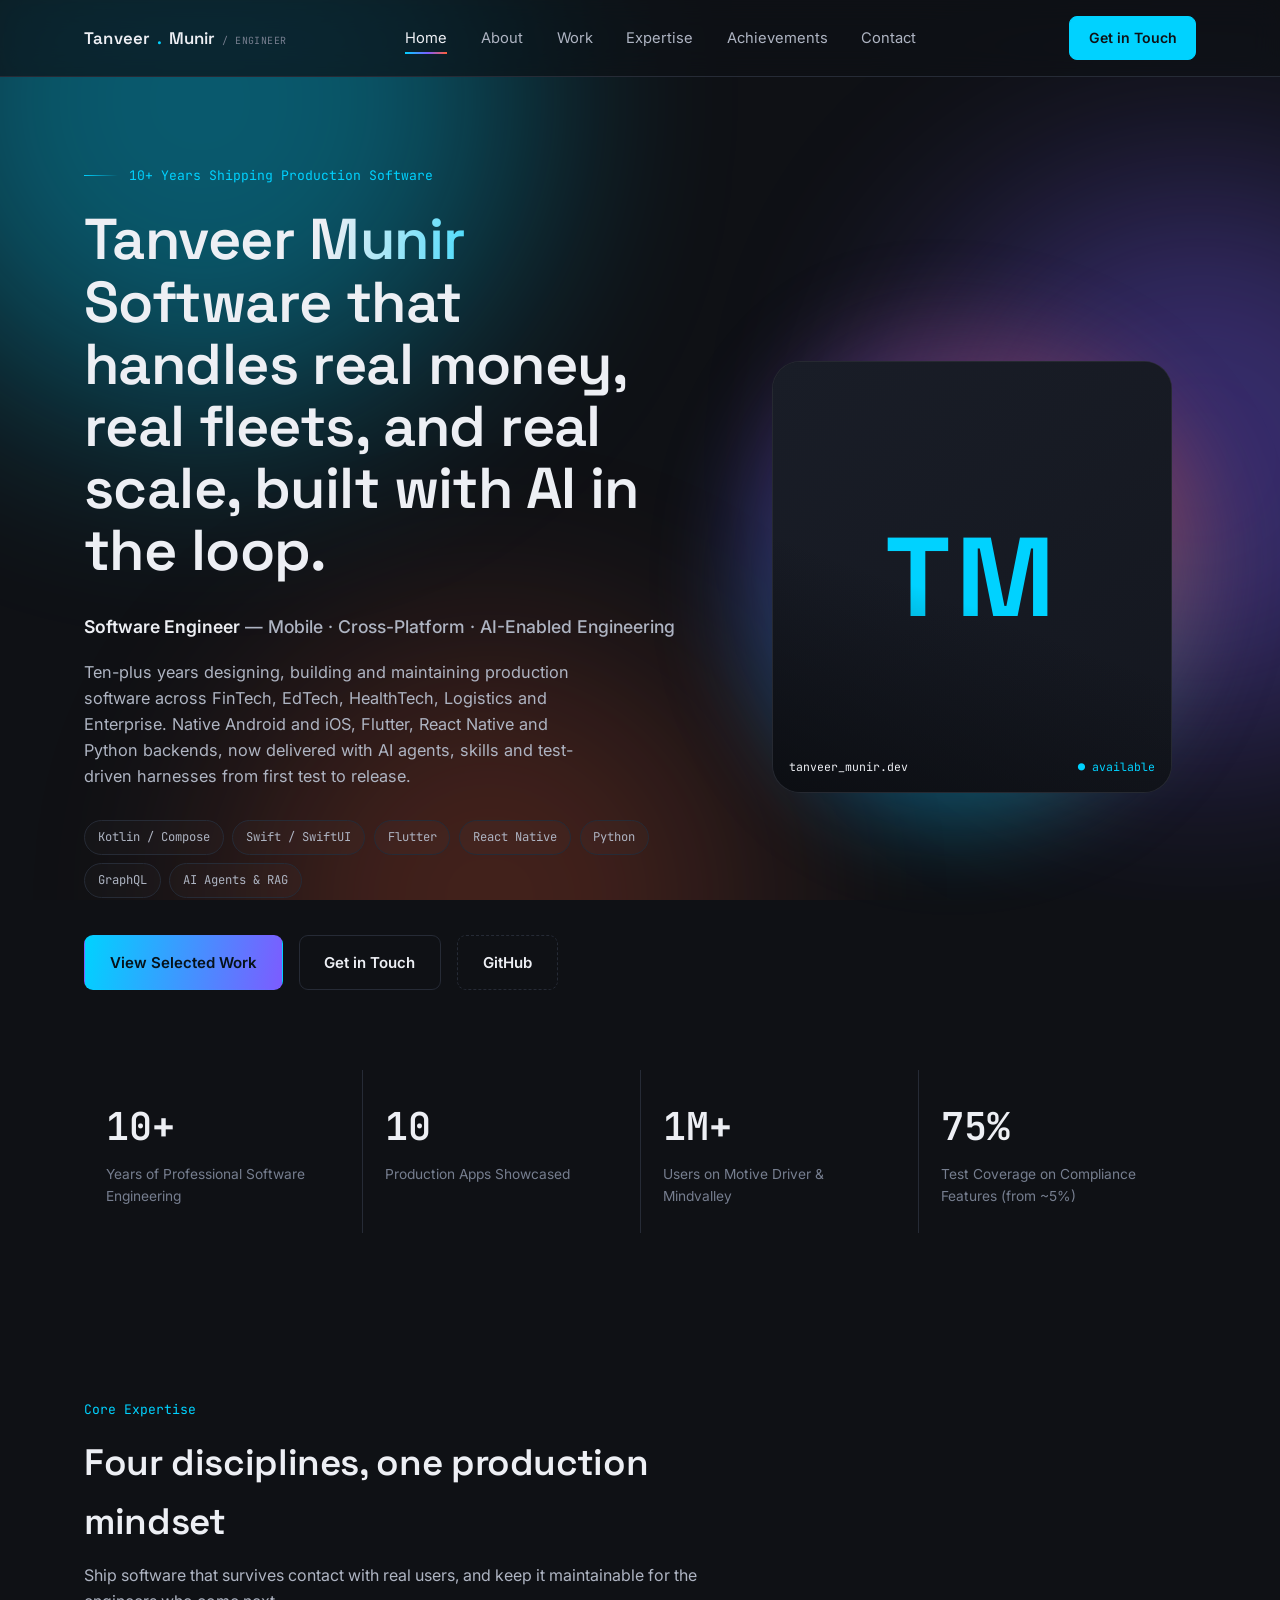
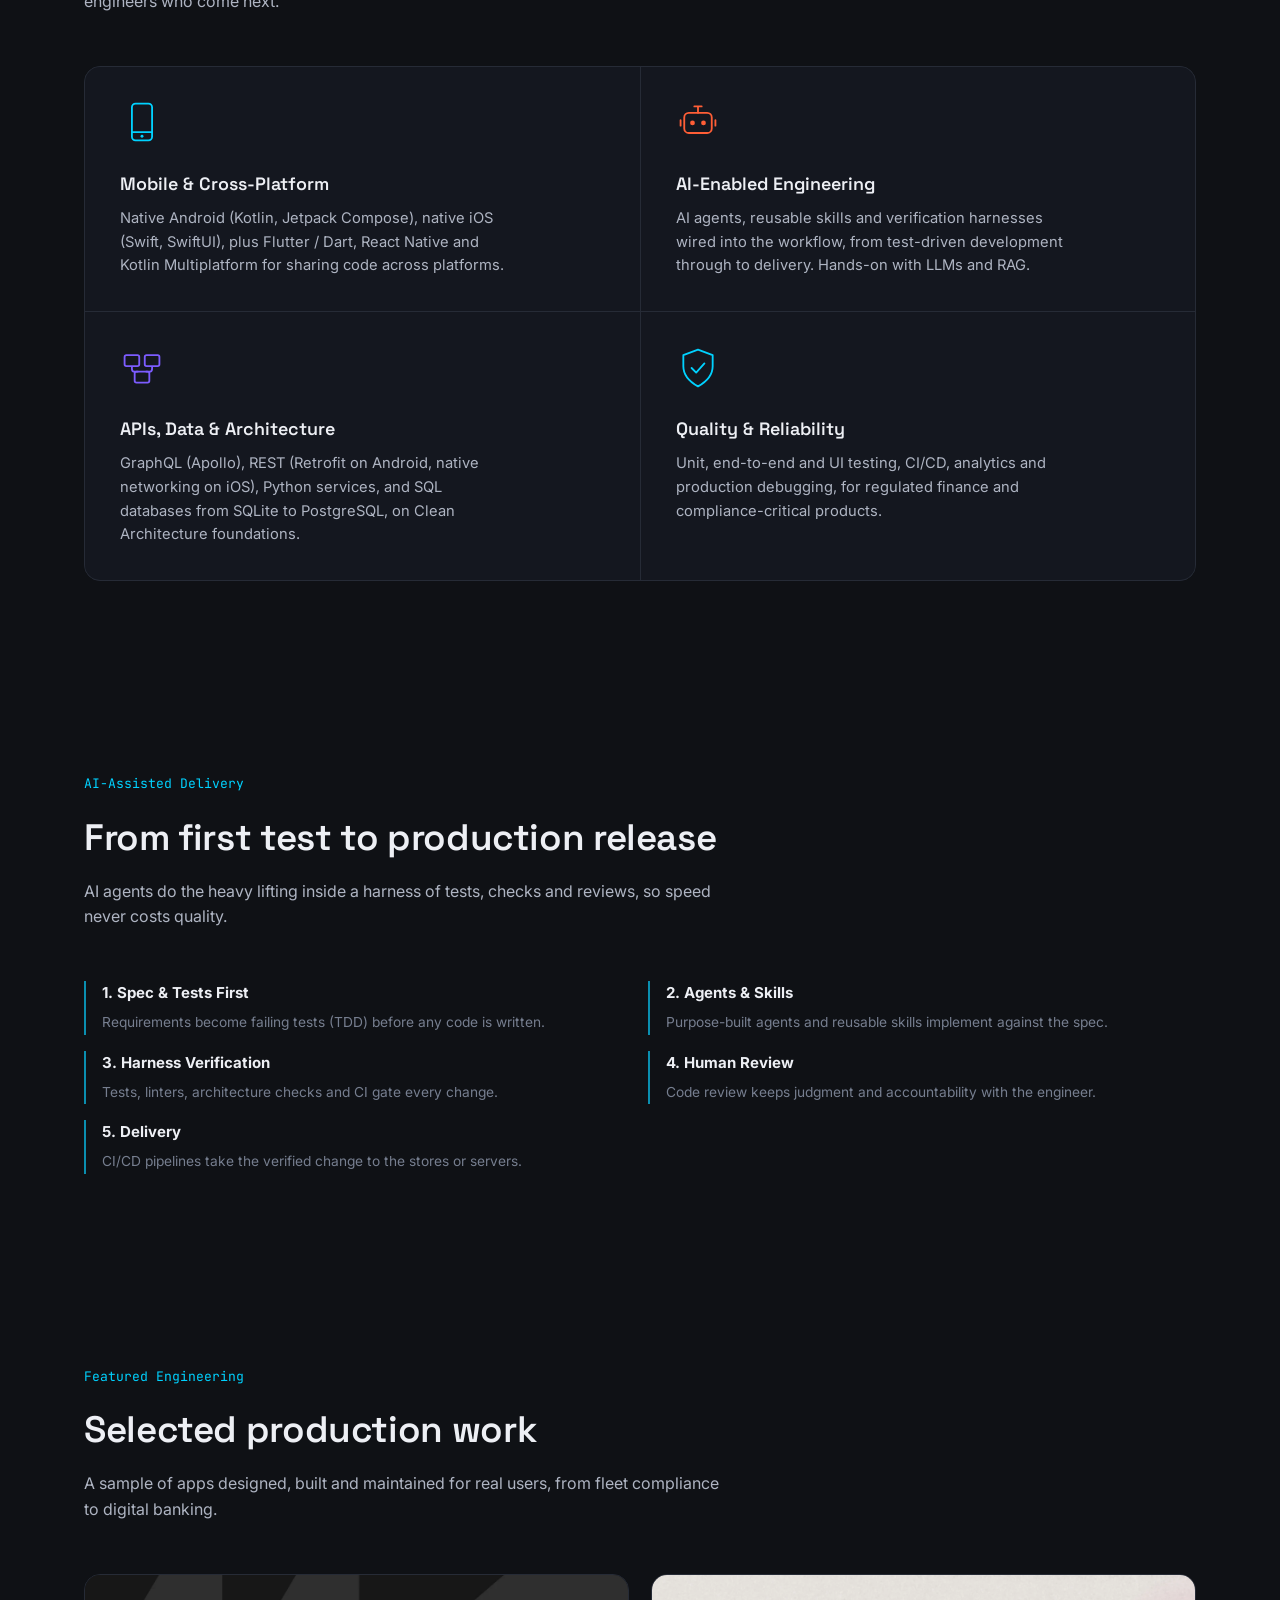
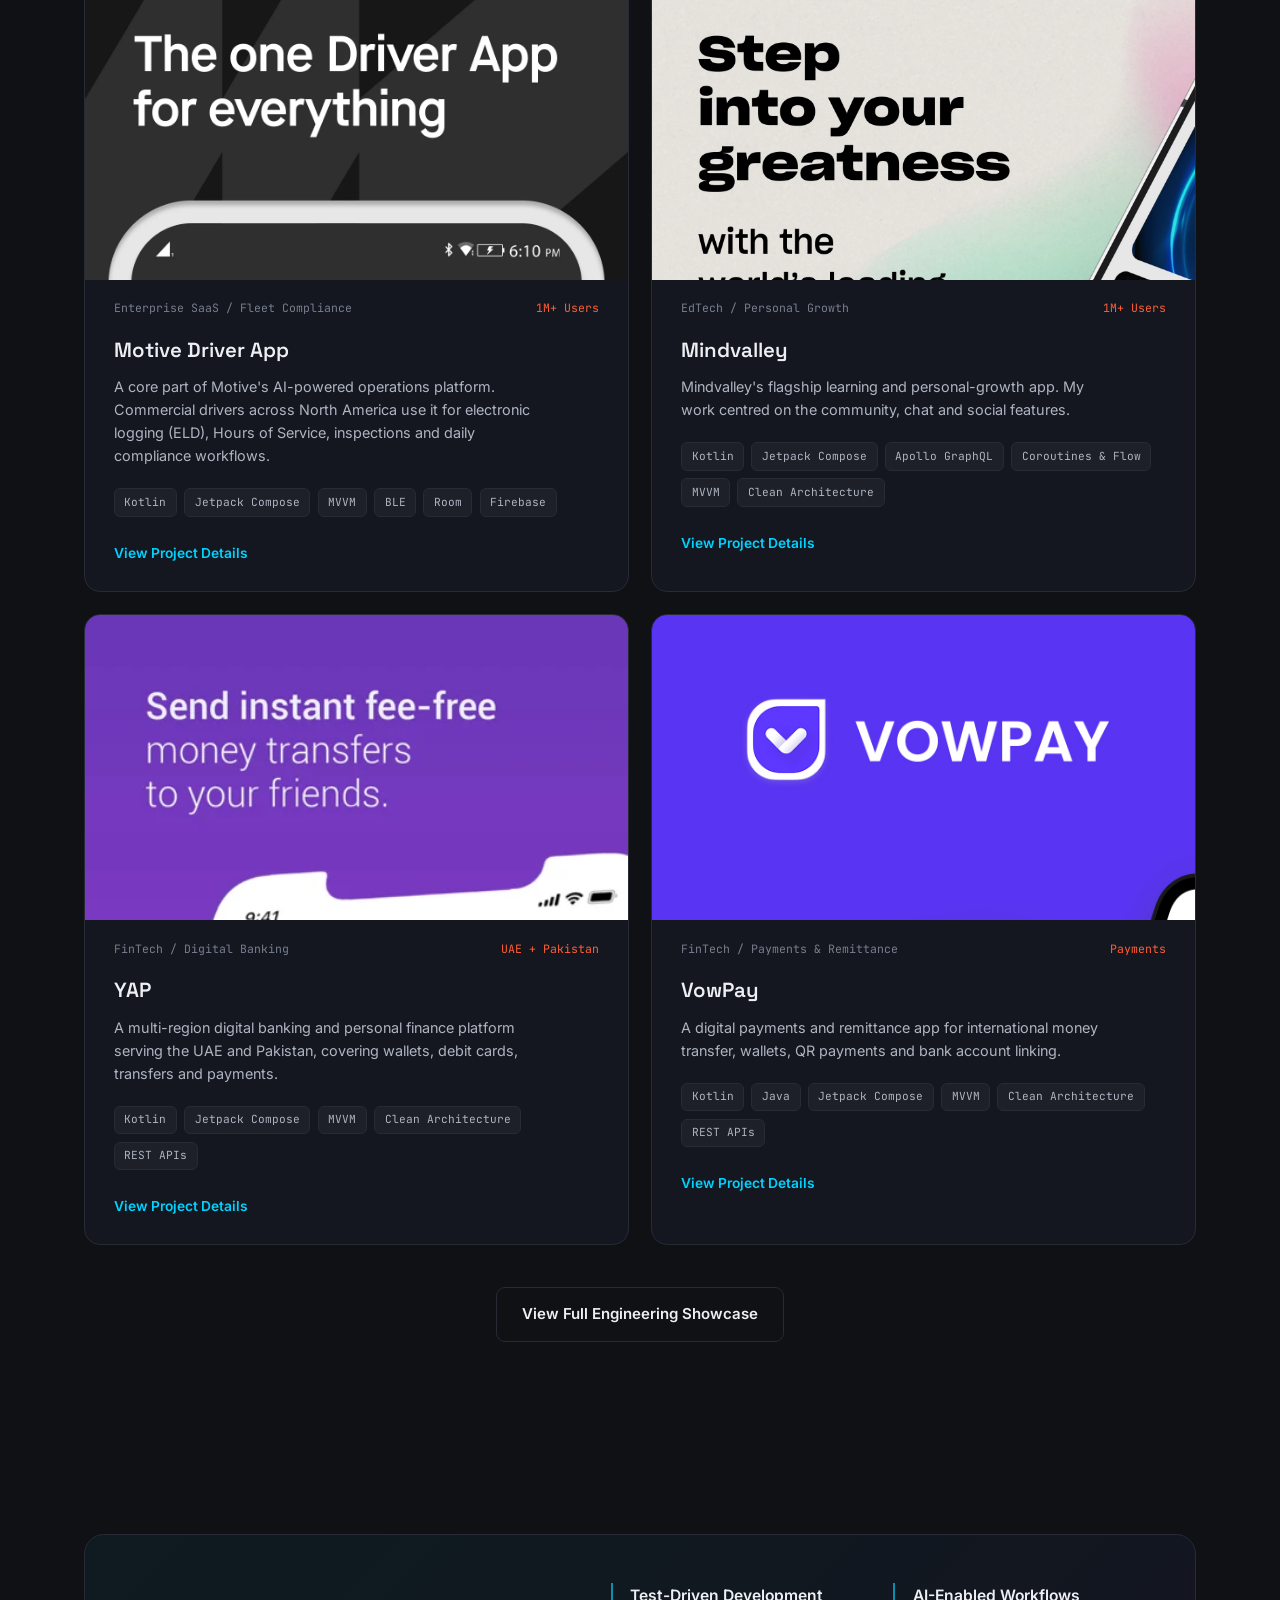
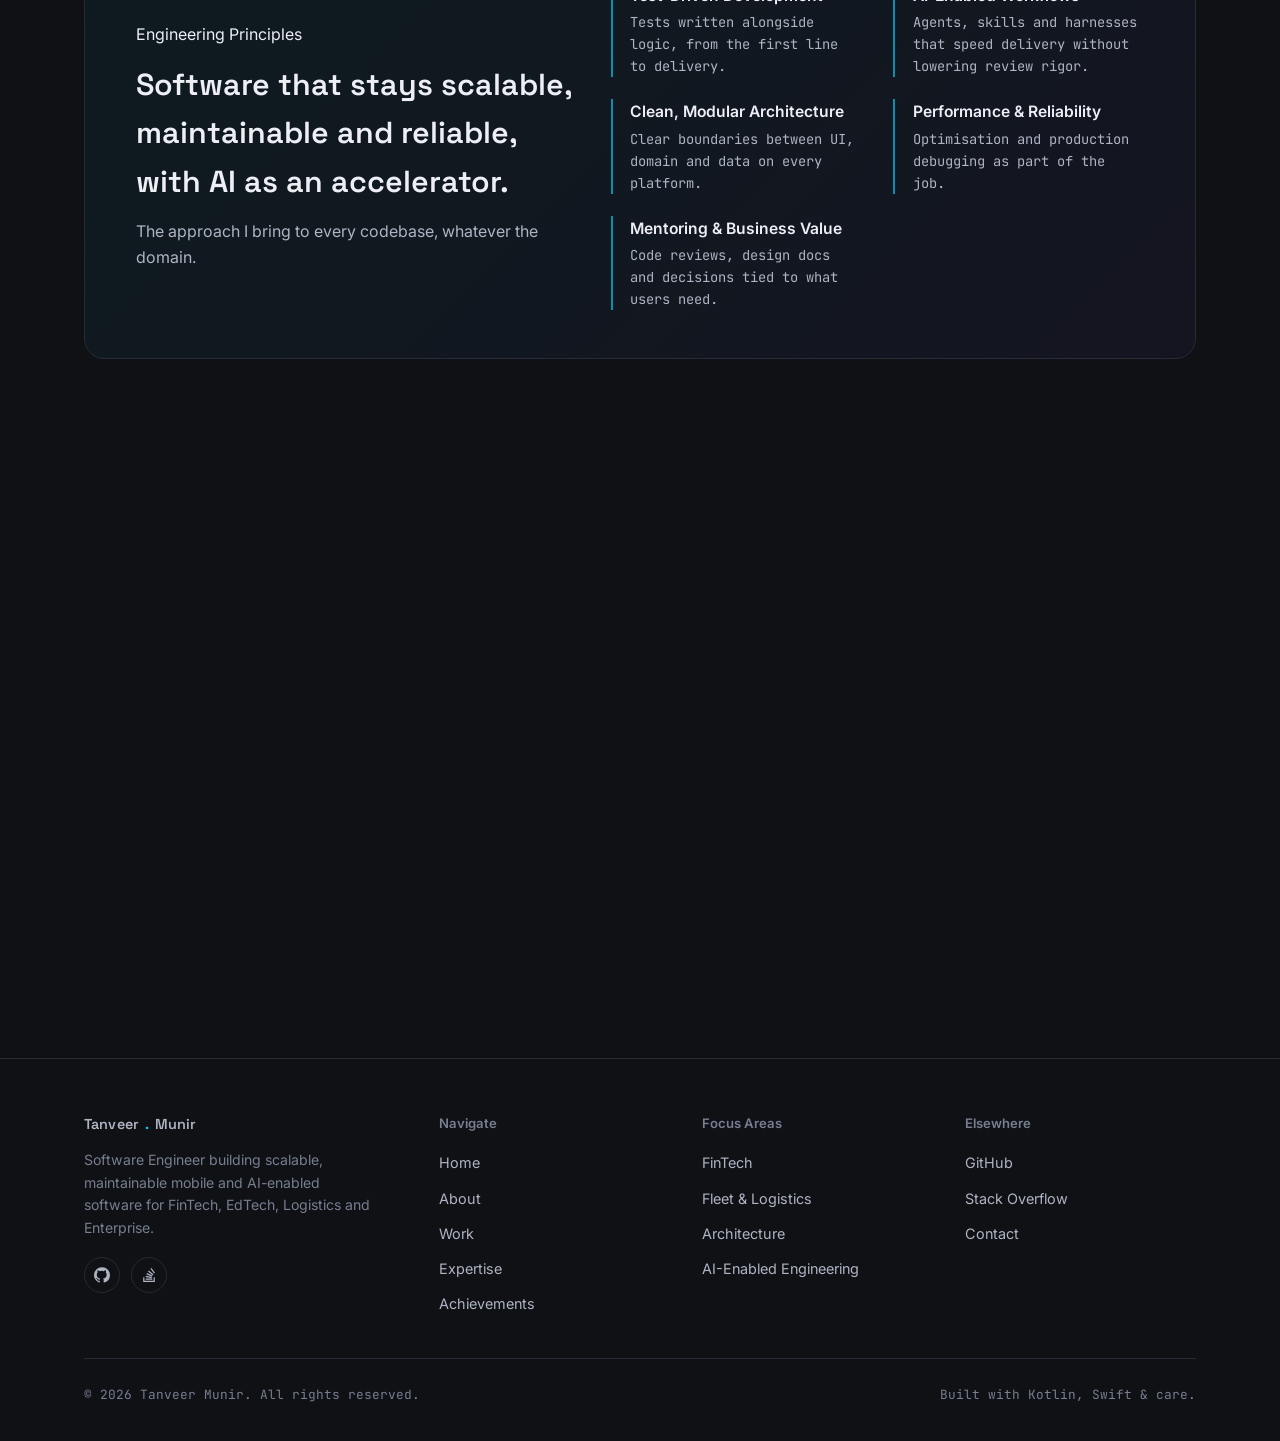
==== commit 133c1f97: "Reposition as Software Engineer with AI-enabled engineering and expanded stack" ====
--- a/index.html
+++ b/index.html
@@ -3,8 +3,8 @@
 <head>
 <meta charset="UTF-8">
 <meta name="viewport" content="width=device-width, initial-scale=1.0">
-<title>Tanveer Munir — Senior Android Engineer</title>
-<meta name="description" content="Senior Android Engineer with 10+ years building scalable apps in Kotlin and Jetpack Compose across FinTech, EdTech, Logistics and Enterprise.">
+<title>Tanveer Munir — Software Engineer</title>
+<meta name="description" content="Software Engineer with 10+ years building mobile, cross-platform and AI-enabled software: Kotlin, Swift, Flutter, React Native, Python, GraphQL, RAG and LLMs.">
 <link rel="preconnect" href="https://fonts.googleapis.com">
 <link href="https://fonts.googleapis.com/css2?family=Space+Grotesk:wght@500;600;700&family=Inter:wght@400;500;600&family=JetBrains+Mono:wght@400;500&display=swap" rel="stylesheet">
 <link rel="stylesheet" href="assets/css/style.css">
@@ -31,15 +31,15 @@
   <section class="hero">
     <div class="wrap">
       <div class="hero-copy">
-        <div class="eyebrow-line"><span class="rule"></span> 10+ Years Building for Production</div>
+        <div class="eyebrow-line"><span class="rule"></span> 10+ Years Shipping Production Software</div>
         <h1>
           <span class="name">Tanveer Munir</span>
-          Android apps that handle real money, real fleets, and real scale.
+          Software that handles real money, real fleets, and real scale, built with AI in the loop.
         </h1>
-        <p class="role"><strong>Senior Android Engineer</strong> — Kotlin · Jetpack Compose · Clean Architecture</p>
-        <p class="tagline">Ten-plus years designing, building and maintaining production Android apps across FinTech, EdTech, HealthTech, Logistics and Enterprise products. I care about code that stays readable, testable and modular long after the first release.</p>
+        <p class="role"><strong>Software Engineer</strong> — Mobile · Cross-Platform · AI-Enabled Engineering</p>
+        <p class="tagline">Ten-plus years designing, building and maintaining production software across FinTech, EdTech, HealthTech, Logistics and Enterprise. Native Android and iOS, Flutter, React Native and Python backends, now delivered with AI agents, skills and test-driven harnesses from first test to release.</p>
         <div class="badge-row">
-          <span class="badge">Android / Kotlin</span><span class="badge">Jetpack Compose</span><span class="badge">Clean Architecture</span><span class="badge">MVVM / MVI</span><span class="badge">GraphQL</span>
+          <span class="badge">Kotlin / Compose</span><span class="badge">Swift / SwiftUI</span><span class="badge">Flutter</span><span class="badge">React Native</span><span class="badge">Python</span><span class="badge">GraphQL</span><span class="badge">AI Agents &amp; RAG</span>
         </div>
         <div class="cta-row">
           <a href="projects.html" class="btn btn-primary">View Selected Work</a>
@@ -60,7 +60,7 @@
 
   <section class="stat-rail reveal">
     <div class="wrap">
-      <div class="stat"><div class="num"><span class="js-counter" data-target="10" data-suffix="+">0</span></div><div class="label">Years of Professional Android Engineering</div></div>
+      <div class="stat"><div class="num"><span class="js-counter" data-target="10" data-suffix="+">0</span></div><div class="label">Years of Professional Software Engineering</div></div>
       <div class="stat"><div class="num"><span class="js-counter" data-target="10" data-suffix="">0</span></div><div class="label">Production Apps Showcased</div></div>
       <div class="stat"><div class="num"><span class="js-counter" data-target="1" data-suffix="M+">0</span></div><div class="label">Users on Motive Driver &amp; Mindvalley</div></div>
       <div class="stat"><div class="num"><span class="js-counter" data-target="75" data-suffix="%">0</span></div><div class="label">Test Coverage on Compliance Features (from ~5%)</div></div>
@@ -75,10 +75,27 @@
         <p>Ship software that survives contact with real users, and keep it maintainable for the engineers who come next.</p>
       </div>
       <div class="matrix reveal">
-        <div class="matrix-item"><svg class="icon" viewBox="0 0 48 48" fill="none" xmlns="http://www.w3.org/2000/svg"><rect x="13" y="4" width="22" height="40" rx="4" stroke="currentColor" stroke-width="2"/><line x1="13" y1="35" x2="35" y2="35" stroke="currentColor" stroke-width="2"/><circle cx="24" cy="39.5" r="1.6" fill="currentColor"/></svg><h3>Modern Native Android</h3><p>Kotlin-first development with Jetpack Compose, XML, Coroutines and Flow, built around platform conventions and real device behaviour.</p></div>
-        <div class="matrix-item"><svg class="icon" viewBox="0 0 48 48" fill="none" xmlns="http://www.w3.org/2000/svg"><rect x="5" y="10" width="16" height="12" rx="2" stroke="currentColor" stroke-width="2"/><rect x="27" y="10" width="16" height="12" rx="2" stroke="currentColor" stroke-width="2"/><rect x="16" y="28" width="16" height="12" rx="2" stroke="currentColor" stroke-width="2"/><path d="M13 22v3a3 3 0 003 3h4M35 22v3a3 3 0 01-3 3h-4" stroke="currentColor" stroke-width="2"/></svg><h3>Architecture &amp; Modularity</h3><p>Clean Architecture, MVVM, MVI and the Repository pattern, applied so features stay loosely coupled and easy to extend.</p></div>
-        <div class="matrix-item"><svg class="icon" viewBox="0 0 48 48" fill="none" xmlns="http://www.w3.org/2000/svg"><path d="M24 4 8 10v12c0 10 7 17 16 22 9-5 16-12 16-22V10L24 4z" stroke="currentColor" stroke-width="2" stroke-linejoin="round"/><path d="M17 24l5 5 9-10" stroke="currentColor" stroke-width="2" stroke-linecap="round" stroke-linejoin="round"/></svg><h3>Regulated &amp; Financial Apps</h3><p>Secure wallets, transfers, card management and business banking, plus compliance-critical logging for commercial fleets.</p></div>
-        <div class="matrix-item"><svg class="icon" viewBox="0 0 48 48" fill="none" xmlns="http://www.w3.org/2000/svg"><path d="M6 40 16 24 24 32 32 14 42 8" stroke="currentColor" stroke-width="2" stroke-linecap="round" stroke-linejoin="round"/><circle cx="42" cy="8" r="2.4" fill="currentColor"/></svg><h3>Quality &amp; Reliability</h3><p>Unit and end-to-end testing, CI/CD pipelines, analytics and production debugging, so releases stay predictable.</p></div>
+        <div class="matrix-item"><svg class="icon" viewBox="0 0 48 48" fill="none" xmlns="http://www.w3.org/2000/svg"><rect x="13" y="4" width="22" height="40" rx="4" stroke="currentColor" stroke-width="2"/><line x1="13" y1="35" x2="35" y2="35" stroke="currentColor" stroke-width="2"/><circle cx="24" cy="39.5" r="1.6" fill="currentColor"/></svg><h3>Mobile &amp; Cross-Platform</h3><p>Native Android (Kotlin, Jetpack Compose), native iOS (Swift, SwiftUI), plus Flutter / Dart, React Native and Kotlin Multiplatform for sharing code across platforms.</p></div>
+        <div class="matrix-item"><svg class="icon" viewBox="0 0 48 48" fill="none" xmlns="http://www.w3.org/2000/svg"><rect x="9" y="14" width="30" height="22" rx="5" stroke="currentColor" stroke-width="2"/><circle cx="18" cy="25" r="2.6" fill="currentColor"/><circle cx="30" cy="25" r="2.6" fill="currentColor"/><path d="M24 14V7M20 7h8M5 22v6M43 22v6" stroke="currentColor" stroke-width="2" stroke-linecap="round"/></svg><h3>AI-Enabled Engineering</h3><p>AI agents, reusable skills and verification harnesses wired into the workflow, from test-driven development through to delivery. Hands-on with LLMs and RAG.</p></div>
+        <div class="matrix-item"><svg class="icon" viewBox="0 0 48 48" fill="none" xmlns="http://www.w3.org/2000/svg"><rect x="5" y="10" width="16" height="12" rx="2" stroke="currentColor" stroke-width="2"/><rect x="27" y="10" width="16" height="12" rx="2" stroke="currentColor" stroke-width="2"/><rect x="16" y="28" width="16" height="12" rx="2" stroke="currentColor" stroke-width="2"/><path d="M13 22v3a3 3 0 003 3h4M35 22v3a3 3 0 01-3 3h-4" stroke="currentColor" stroke-width="2"/></svg><h3>APIs, Data &amp; Architecture</h3><p>GraphQL (Apollo), REST (Retrofit on Android, native networking on iOS), Python services, and SQL databases from SQLite to PostgreSQL, on Clean Architecture foundations.</p></div>
+        <div class="matrix-item"><svg class="icon" viewBox="0 0 48 48" fill="none" xmlns="http://www.w3.org/2000/svg"><path d="M24 4 8 10v12c0 10 7 17 16 22 9-5 16-12 16-22V10L24 4z" stroke="currentColor" stroke-width="2" stroke-linejoin="round"/><path d="M17 24l5 5 9-10" stroke="currentColor" stroke-width="2" stroke-linecap="round" stroke-linejoin="round"/></svg><h3>Quality &amp; Reliability</h3><p>Unit, end-to-end and UI testing, CI/CD, analytics and production debugging, for regulated finance and compliance-critical products.</p></div>
+      </div>
+    </div>
+  </section>
+
+  <section class="section" id="ai-workflow">
+    <div class="wrap">
+      <div class="section-head reveal">
+        <span class="index">AI-Assisted Delivery</span>
+        <h2>From first test to production release</h2>
+        <p>AI agents do the heavy lifting inside a harness of tests, checks and reviews, so speed never costs quality.</p>
+      </div>
+      <div class="pillar-strip reveal">
+        <div class="pillar"><b>1. Spec &amp; Tests First</b><span>Requirements become failing tests (TDD) before any code is written.</span></div>
+        <div class="pillar"><b>2. Agents &amp; Skills</b><span>Purpose-built agents and reusable skills implement against the spec.</span></div>
+        <div class="pillar"><b>3. Harness Verification</b><span>Tests, linters, architecture checks and CI gate every change.</span></div>
+        <div class="pillar"><b>4. Human Review</b><span>Code review keeps judgment and accountability with the engineer.</span></div>
+        <div class="pillar"><b>5. Delivery</b><span>CI/CD pipelines take the verified change to the stores or servers.</span></div>
       </div>
     </div>
   </section>
@@ -133,15 +150,15 @@
       <div class="philosophy reveal">
         <div>
           <span class="index" style="display:block;margin-bottom:.8rem;">Engineering Principles</span>
-          <h2 style="font-family:var(--font-display); font-size:1.9rem; font-weight:600; margin:0 0 .8rem;">Software that stays scalable, maintainable and reliable.</h2>
+          <h2 style="font-family:var(--font-display); font-size:1.9rem; font-weight:600; margin:0 0 .8rem;">Software that stays scalable, maintainable and reliable, with AI as an accelerator.</h2>
           <p style="color:var(--text-1); margin:0;">The approach I bring to every codebase, whatever the domain.</p>
         </div>
         <ul class="philosophy-list">
-          <li><b>Clean, Testable Code</b>Readable code with clear boundaries between UI, domain and data.</li>
-          <li><b>Reusable &amp; Modular Components</b>Features that are loosely coupled and easy to extend.</li>
-          <li><b>Performance &amp; Reliability</b>Optimisation and production debugging as part of the job, not an afterthought.</li>
-          <li><b>Knowledge Sharing &amp; Mentoring</b>Code reviews, technical design docs and guidance for other Android developers.</li>
-          <li><b>Business Value</b>Engineering decisions tied to what the product and its users need.</li>
+          <li><b>Test-Driven Development</b>Tests written alongside logic, from the first line to delivery.</li>
+          <li><b>AI-Enabled Workflows</b>Agents, skills and harnesses that speed delivery without lowering review rigor.</li>
+          <li><b>Clean, Modular Architecture</b>Clear boundaries between UI, domain and data on every platform.</li>
+          <li><b>Performance &amp; Reliability</b>Optimisation and production debugging as part of the job.</li>
+          <li><b>Mentoring &amp; Business Value</b>Code reviews, design docs and decisions tied to what users need.</li>
         </ul>
       </div>
     </div>
@@ -151,7 +168,7 @@
     <div class="wrap">
       <div class="closing reveal">
         <h2>Building something that has to work at scale?</h2>
-        <p>Open to senior Android engineering roles and technical leadership.</p>
+        <p>Open to senior software engineering roles and technical leadership.</p>
         <div class="cta-row">
           <a href="contact.html" class="btn btn-primary">Start a Conversation</a>
           <a href="projects.html" class="btn btn-ghost">See the Full Showcase</a>
@@ -167,19 +184,19 @@
     <div class="footer-grid">
       <div class="footer-brand">
         <a href="index.html" class="brand">Tanveer<span class="dot">.</span>Munir</a>
-        <p>Senior Android Engineer building scalable, maintainable apps for FinTech, EdTech, Logistics and Enterprise products.</p>
+        <p>Software Engineer building scalable, maintainable mobile and AI-enabled software for FinTech, EdTech, Logistics and Enterprise.</p>
         <div class="social-row">
           <a href="https://github.com/TaniiSR" aria-label="GitHub" target="_blank" rel="noopener"><svg width="16" height="16" viewBox="0 0 24 24" fill="currentColor"><path d="M12 .5A11.5 11.5 0 000 12.1c0 5.16 3.29 9.53 7.86 11.08.58.11.79-.26.79-.57v-2.02c-3.2.72-3.88-1.57-3.88-1.57-.52-1.36-1.28-1.72-1.28-1.72-1.05-.74.08-.72.08-.72 1.16.08 1.77 1.22 1.77 1.22 1.03 1.8 2.7 1.28 3.36.98.1-.76.4-1.28.73-1.58-2.55-.3-5.24-1.32-5.24-5.86 0-1.29.45-2.35 1.19-3.18-.12-.3-.52-1.53.11-3.19 0 0 .98-.32 3.2 1.22a10.9 10.9 0 015.83 0c2.21-1.54 3.19-1.22 3.19-1.22.63 1.66.23 2.89.11 3.19.74.83 1.19 1.89 1.19 3.18 0 4.55-2.7 5.55-5.26 5.85.41.37.78 1.1.78 2.22v3.29c0 .31.21.69.8.57A11.5 11.5 0 0024 12.1 11.5 11.5 0 0012 .5z"/></svg></a>
           <a href="https://stackoverflow.com/users/10862130/tanveer-munir" aria-label="Stack Overflow" target="_blank" rel="noopener"><svg width="16" height="16" viewBox="0 0 24 24" fill="currentColor"><path d="M18.9 20.8v-5.4h1.8V22.6H3.3v-7.2h1.8v5.4h13.8zM7 15.1l8.8 1.8.4-1.8-8.8-1.8L7 15.1zm1.2-4.3 8.2 3.8.8-1.7-8.2-3.8-.8 1.7zm2.3-4.2 6.9 5.8 1.2-1.4-6.9-5.8-1.2 1.4zM15.6 1.4 14.2 2.5l5.4 7.3 1.4-1.1-5.4-7.3zM7 19h9.9v-1.8H7V19z"/></svg></a>
         </div>
       </div>
       <div><h4>Navigate</h4><ul><li><a href="index.html">Home</a></li><li><a href="about.html">About</a></li><li><a href="projects.html">Work</a></li><li><a href="expertise.html">Expertise</a></li><li><a href="achievements.html">Achievements</a></li></ul></div>
-      <div><h4>Focus Areas</h4><ul><li><a href="projects.html">FinTech</a></li><li><a href="projects.html">Fleet &amp; Logistics</a></li><li><a href="expertise.html">Architecture</a></li><li><a href="expertise.html">Jetpack Compose</a></li></ul></div>
+      <div><h4>Focus Areas</h4><ul><li><a href="projects.html">FinTech</a></li><li><a href="projects.html">Fleet &amp; Logistics</a></li><li><a href="expertise.html">Architecture</a></li><li><a href="expertise.html">AI-Enabled Engineering</a></li></ul></div>
       <div><h4>Elsewhere</h4><ul><li><a href="https://github.com/TaniiSR" target="_blank" rel="noopener">GitHub</a></li><li><a href="https://stackoverflow.com/users/10862130/tanveer-munir" target="_blank" rel="noopener">Stack Overflow</a></li><li><a href="contact.html">Contact</a></li></ul></div>
     </div>
     <div class="footer-bottom">
       <span>&copy; <span id="year"></span> Tanveer Munir. All rights reserved.</span>
-      <span>Built with Kotlin &amp; care.</span>
+      <span>Built with Kotlin, Swift &amp; care.</span>
     </div>
   </div>
 </footer>
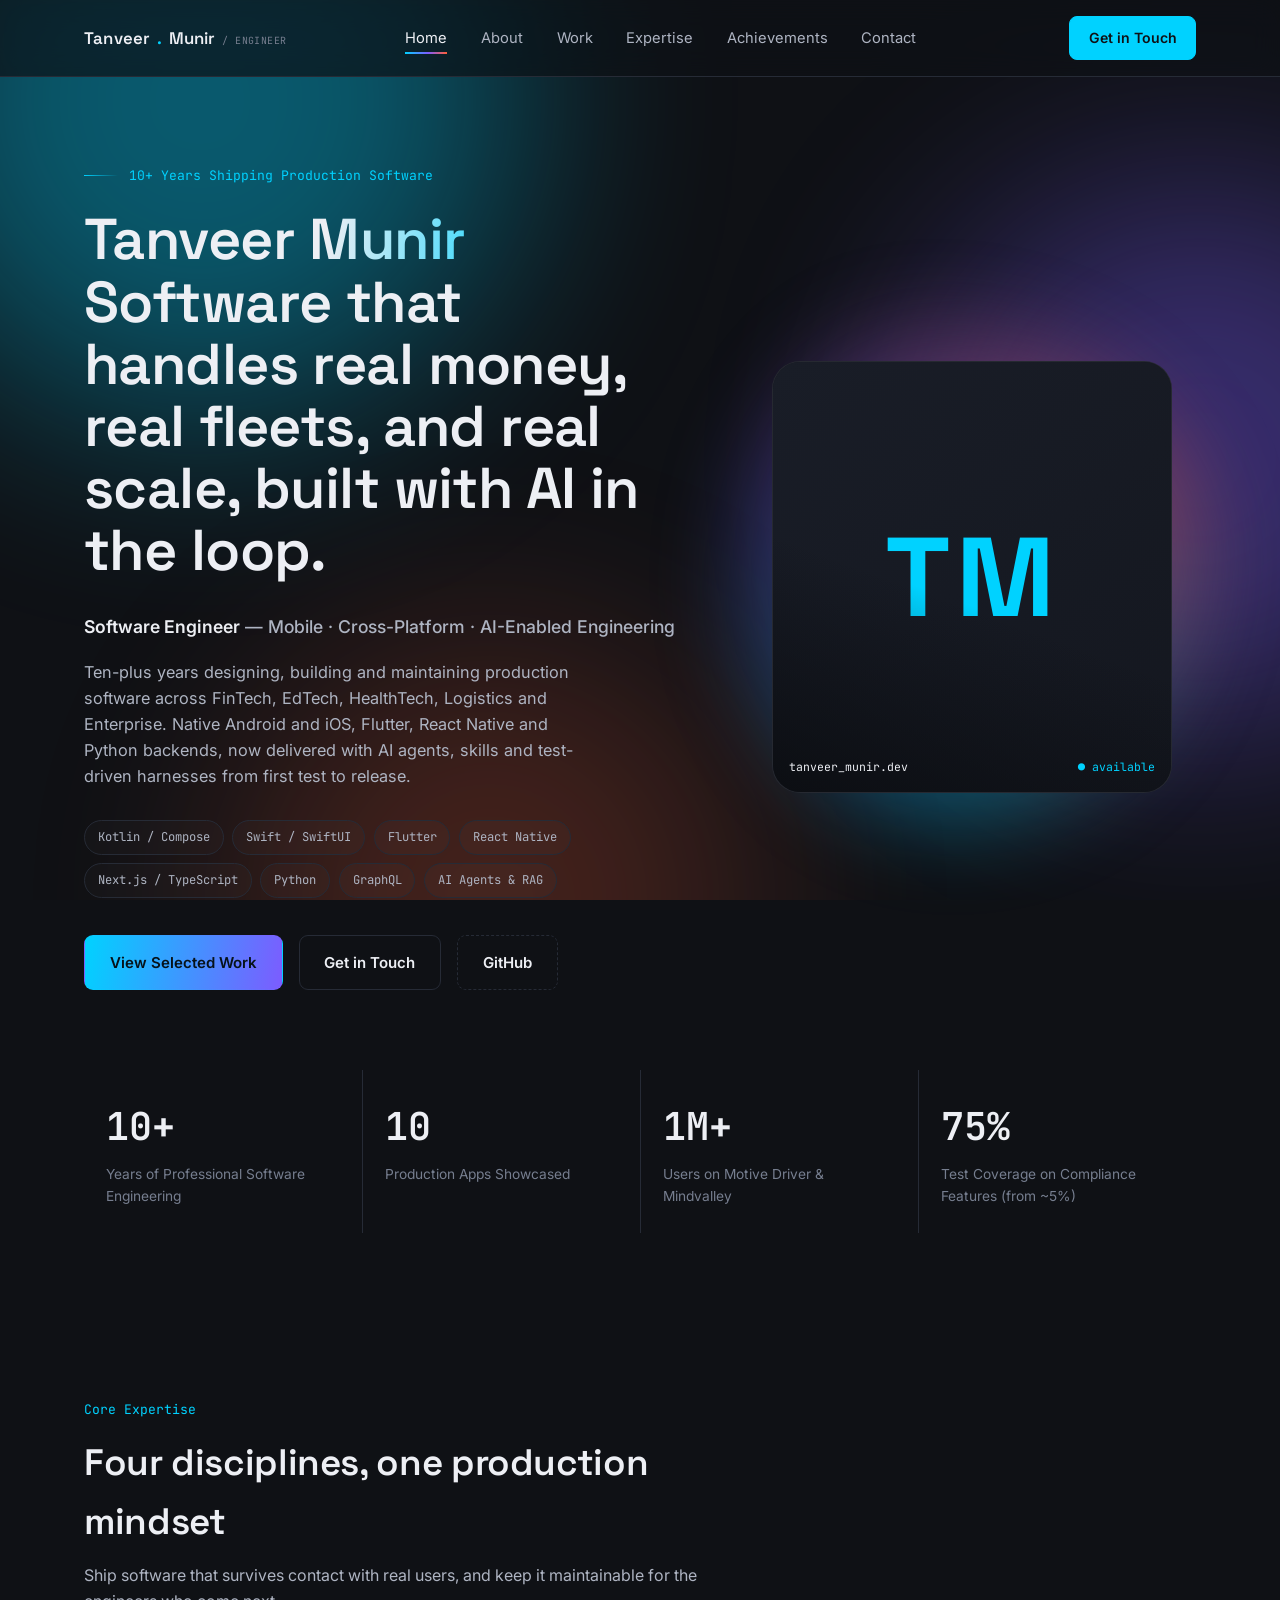
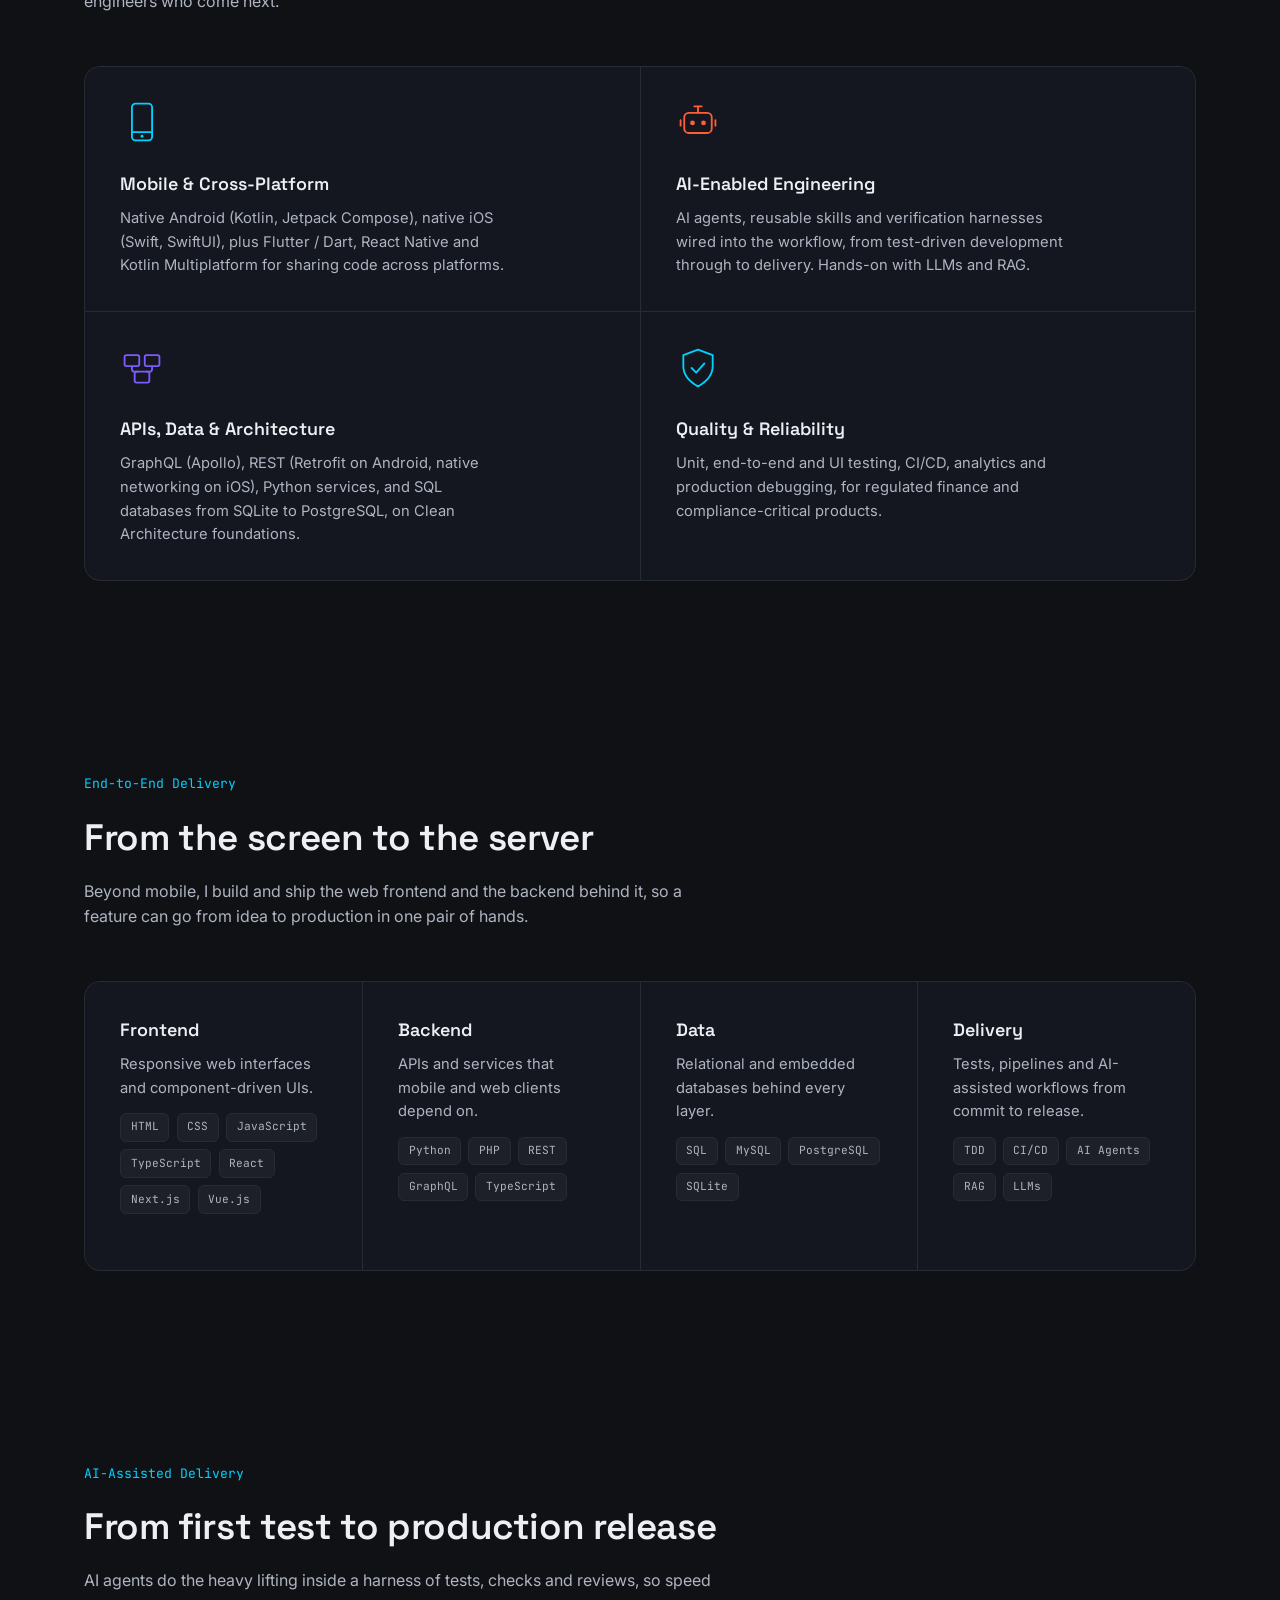
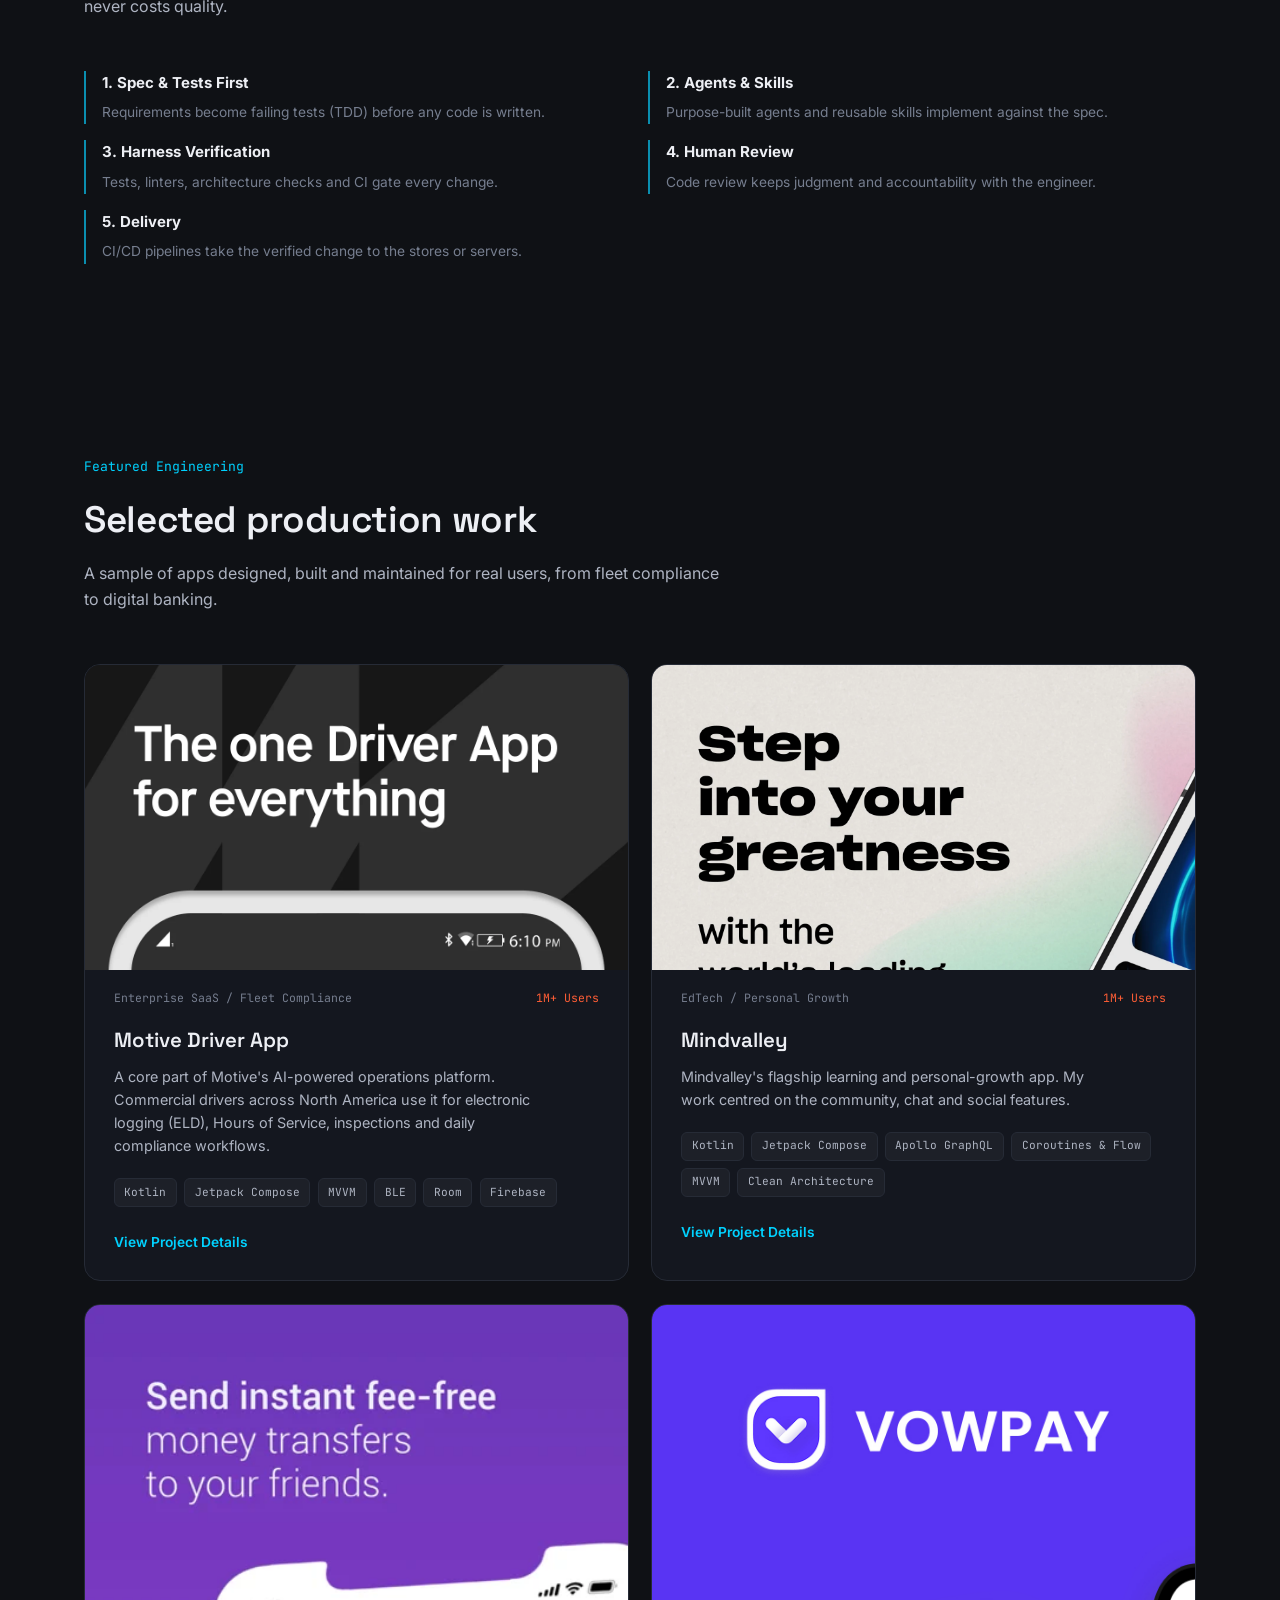
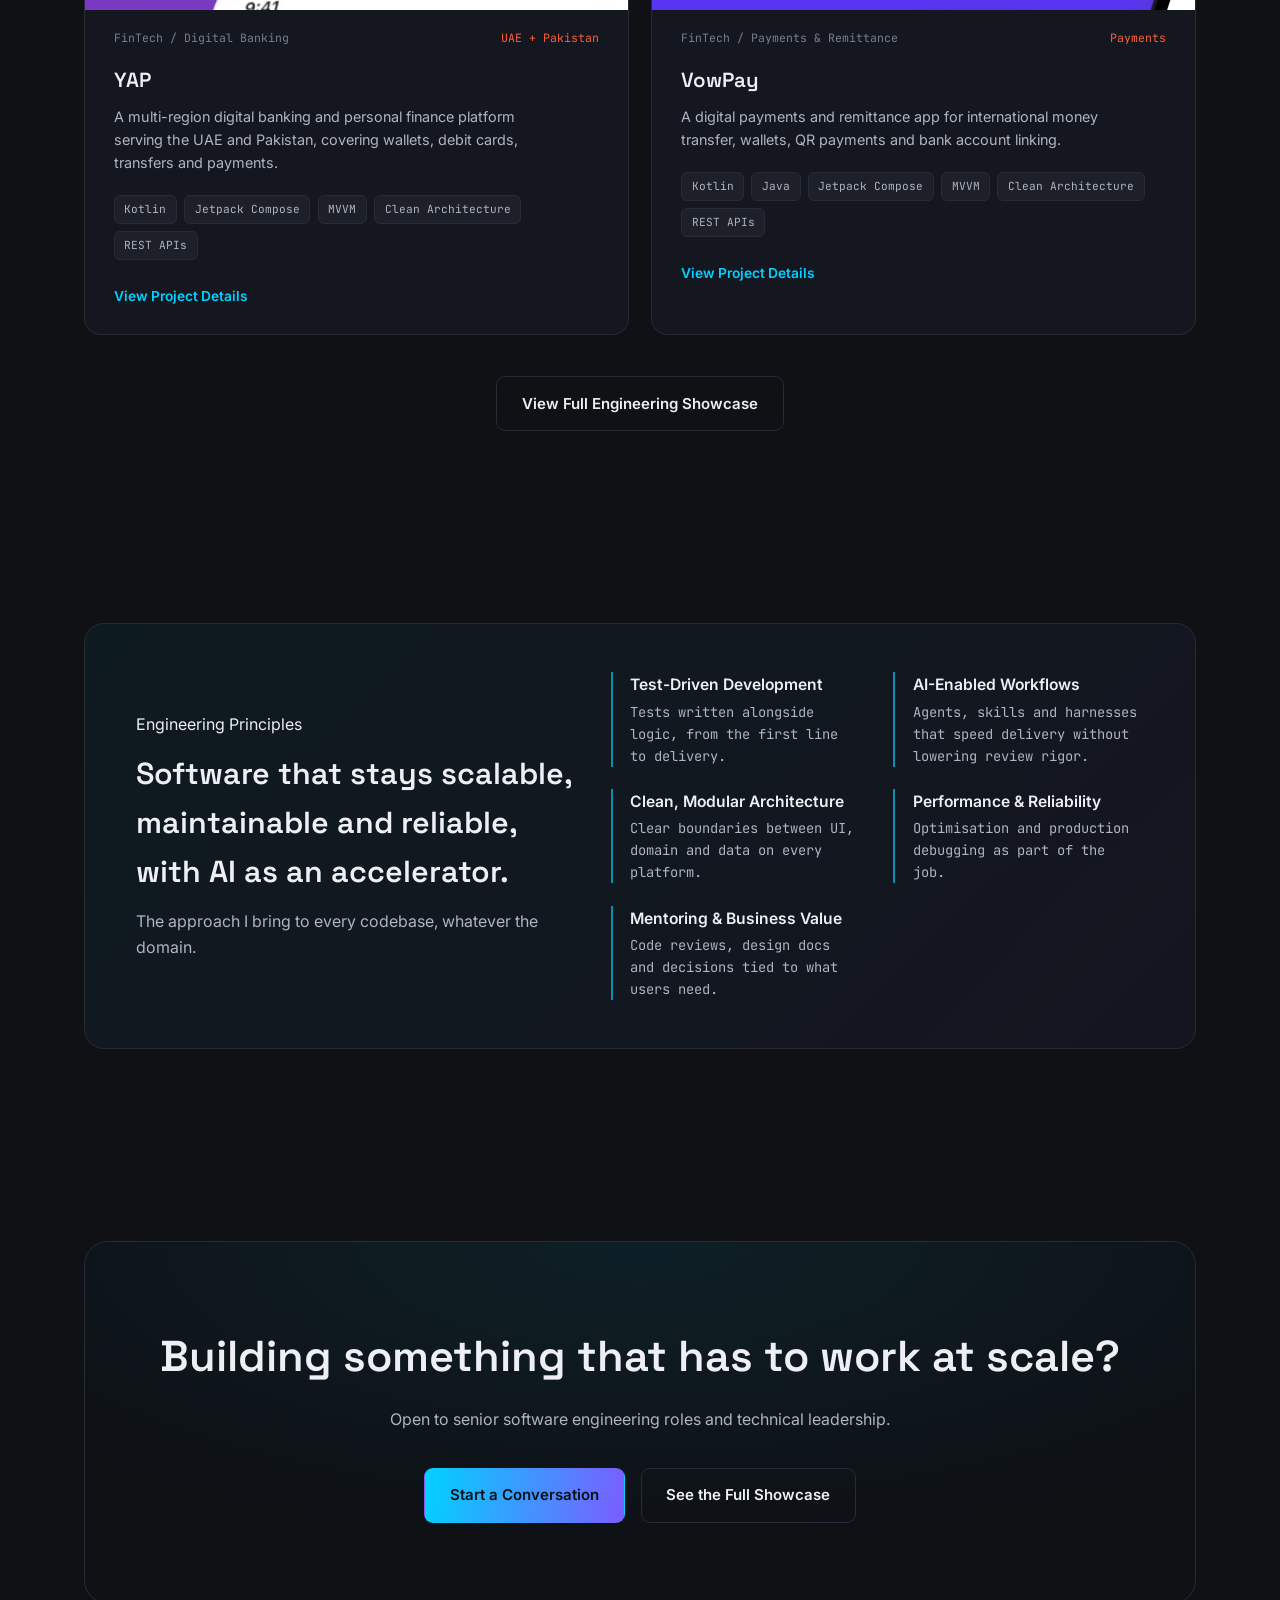
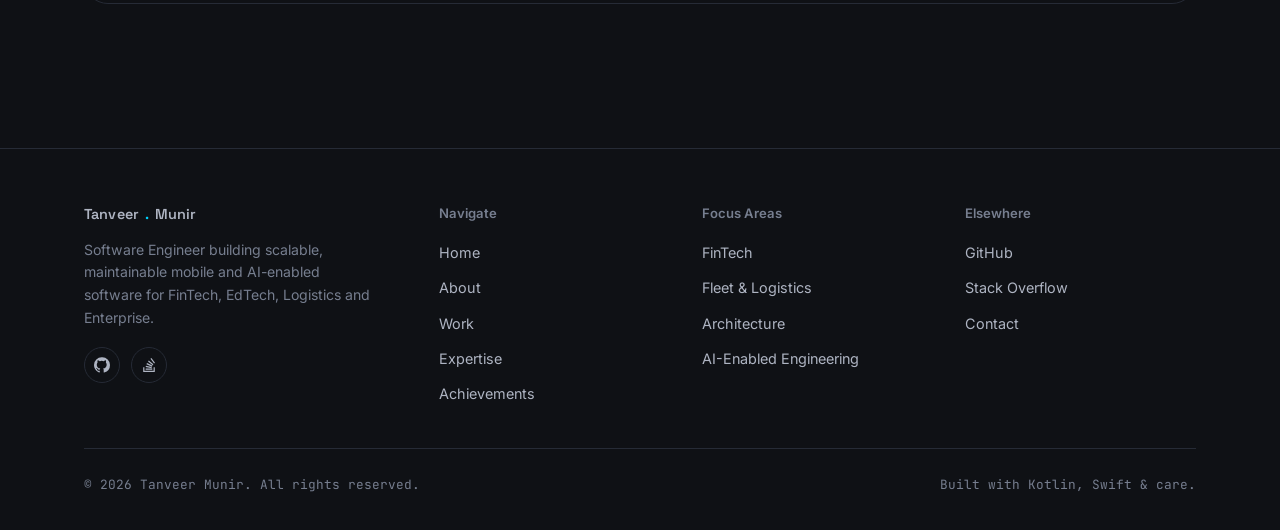
==== commit 48eb9574: "Add end-to-end delivery section: frontend, backend and web stack" ====
--- a/index.html
+++ b/index.html
@@ -4,7 +4,7 @@
 <meta charset="UTF-8">
 <meta name="viewport" content="width=device-width, initial-scale=1.0">
 <title>Tanveer Munir — Software Engineer</title>
-<meta name="description" content="Software Engineer with 10+ years building mobile, cross-platform and AI-enabled software: Kotlin, Swift, Flutter, React Native, Python, GraphQL, RAG and LLMs.">
+<meta name="description" content="Software Engineer with 10+ years building mobile, web, backend and AI-enabled software: Kotlin, Swift, Flutter, React Native, Next.js, TypeScript, Python, PHP, GraphQL, RAG and LLMs.">
 <link rel="preconnect" href="https://fonts.googleapis.com">
 <link href="https://fonts.googleapis.com/css2?family=Space+Grotesk:wght@500;600;700&family=Inter:wght@400;500;600&family=JetBrains+Mono:wght@400;500&display=swap" rel="stylesheet">
 <link rel="stylesheet" href="assets/css/style.css">
@@ -39,7 +39,7 @@
         <p class="role"><strong>Software Engineer</strong> — Mobile · Cross-Platform · AI-Enabled Engineering</p>
         <p class="tagline">Ten-plus years designing, building and maintaining production software across FinTech, EdTech, HealthTech, Logistics and Enterprise. Native Android and iOS, Flutter, React Native and Python backends, now delivered with AI agents, skills and test-driven harnesses from first test to release.</p>
         <div class="badge-row">
-          <span class="badge">Kotlin / Compose</span><span class="badge">Swift / SwiftUI</span><span class="badge">Flutter</span><span class="badge">React Native</span><span class="badge">Python</span><span class="badge">GraphQL</span><span class="badge">AI Agents &amp; RAG</span>
+          <span class="badge">Kotlin / Compose</span><span class="badge">Swift / SwiftUI</span><span class="badge">Flutter</span><span class="badge">React Native</span><span class="badge">Next.js / TypeScript</span><span class="badge">Python</span><span class="badge">GraphQL</span><span class="badge">AI Agents &amp; RAG</span>
         </div>
         <div class="cta-row">
           <a href="projects.html" class="btn btn-primary">View Selected Work</a>
@@ -79,6 +79,22 @@
         <div class="matrix-item"><svg class="icon" viewBox="0 0 48 48" fill="none" xmlns="http://www.w3.org/2000/svg"><rect x="9" y="14" width="30" height="22" rx="5" stroke="currentColor" stroke-width="2"/><circle cx="18" cy="25" r="2.6" fill="currentColor"/><circle cx="30" cy="25" r="2.6" fill="currentColor"/><path d="M24 14V7M20 7h8M5 22v6M43 22v6" stroke="currentColor" stroke-width="2" stroke-linecap="round"/></svg><h3>AI-Enabled Engineering</h3><p>AI agents, reusable skills and verification harnesses wired into the workflow, from test-driven development through to delivery. Hands-on with LLMs and RAG.</p></div>
         <div class="matrix-item"><svg class="icon" viewBox="0 0 48 48" fill="none" xmlns="http://www.w3.org/2000/svg"><rect x="5" y="10" width="16" height="12" rx="2" stroke="currentColor" stroke-width="2"/><rect x="27" y="10" width="16" height="12" rx="2" stroke="currentColor" stroke-width="2"/><rect x="16" y="28" width="16" height="12" rx="2" stroke="currentColor" stroke-width="2"/><path d="M13 22v3a3 3 0 003 3h4M35 22v3a3 3 0 01-3 3h-4" stroke="currentColor" stroke-width="2"/></svg><h3>APIs, Data &amp; Architecture</h3><p>GraphQL (Apollo), REST (Retrofit on Android, native networking on iOS), Python services, and SQL databases from SQLite to PostgreSQL, on Clean Architecture foundations.</p></div>
         <div class="matrix-item"><svg class="icon" viewBox="0 0 48 48" fill="none" xmlns="http://www.w3.org/2000/svg"><path d="M24 4 8 10v12c0 10 7 17 16 22 9-5 16-12 16-22V10L24 4z" stroke="currentColor" stroke-width="2" stroke-linejoin="round"/><path d="M17 24l5 5 9-10" stroke="currentColor" stroke-width="2" stroke-linecap="round" stroke-linejoin="round"/></svg><h3>Quality &amp; Reliability</h3><p>Unit, end-to-end and UI testing, CI/CD, analytics and production debugging, for regulated finance and compliance-critical products.</p></div>
+      </div>
+    </div>
+  </section>
+
+  <section class="section" id="end-to-end">
+    <div class="wrap">
+      <div class="section-head reveal">
+        <span class="index">End-to-End Delivery</span>
+        <h2>From the screen to the server</h2>
+        <p>Beyond mobile, I build and ship the web frontend and the backend behind it, so a feature can go from idea to production in one pair of hands.</p>
+      </div>
+      <div class="matrix reveal" style="grid-template-columns:repeat(auto-fit,minmax(min(260px,100%),1fr));">
+        <div class="matrix-item"><h3>Frontend</h3><p>Responsive web interfaces and component-driven UIs.</p><div class="pill-row" style="margin-top:.8rem;"><span class="pill">HTML</span><span class="pill">CSS</span><span class="pill">JavaScript</span><span class="pill">TypeScript</span><span class="pill">React</span><span class="pill">Next.js</span><span class="pill">Vue.js</span></div></div>
+        <div class="matrix-item"><h3>Backend</h3><p>APIs and services that mobile and web clients depend on.</p><div class="pill-row" style="margin-top:.8rem;"><span class="pill">Python</span><span class="pill">PHP</span><span class="pill">REST</span><span class="pill">GraphQL</span><span class="pill">TypeScript</span></div></div>
+        <div class="matrix-item"><h3>Data</h3><p>Relational and embedded databases behind every layer.</p><div class="pill-row" style="margin-top:.8rem;"><span class="pill">SQL</span><span class="pill">MySQL</span><span class="pill">PostgreSQL</span><span class="pill">SQLite</span></div></div>
+        <div class="matrix-item"><h3>Delivery</h3><p>Tests, pipelines and AI-assisted workflows from commit to release.</p><div class="pill-row" style="margin-top:.8rem;"><span class="pill">TDD</span><span class="pill">CI/CD</span><span class="pill">AI Agents</span><span class="pill">RAG</span><span class="pill">LLMs</span></div></div>
       </div>
     </div>
   </section>
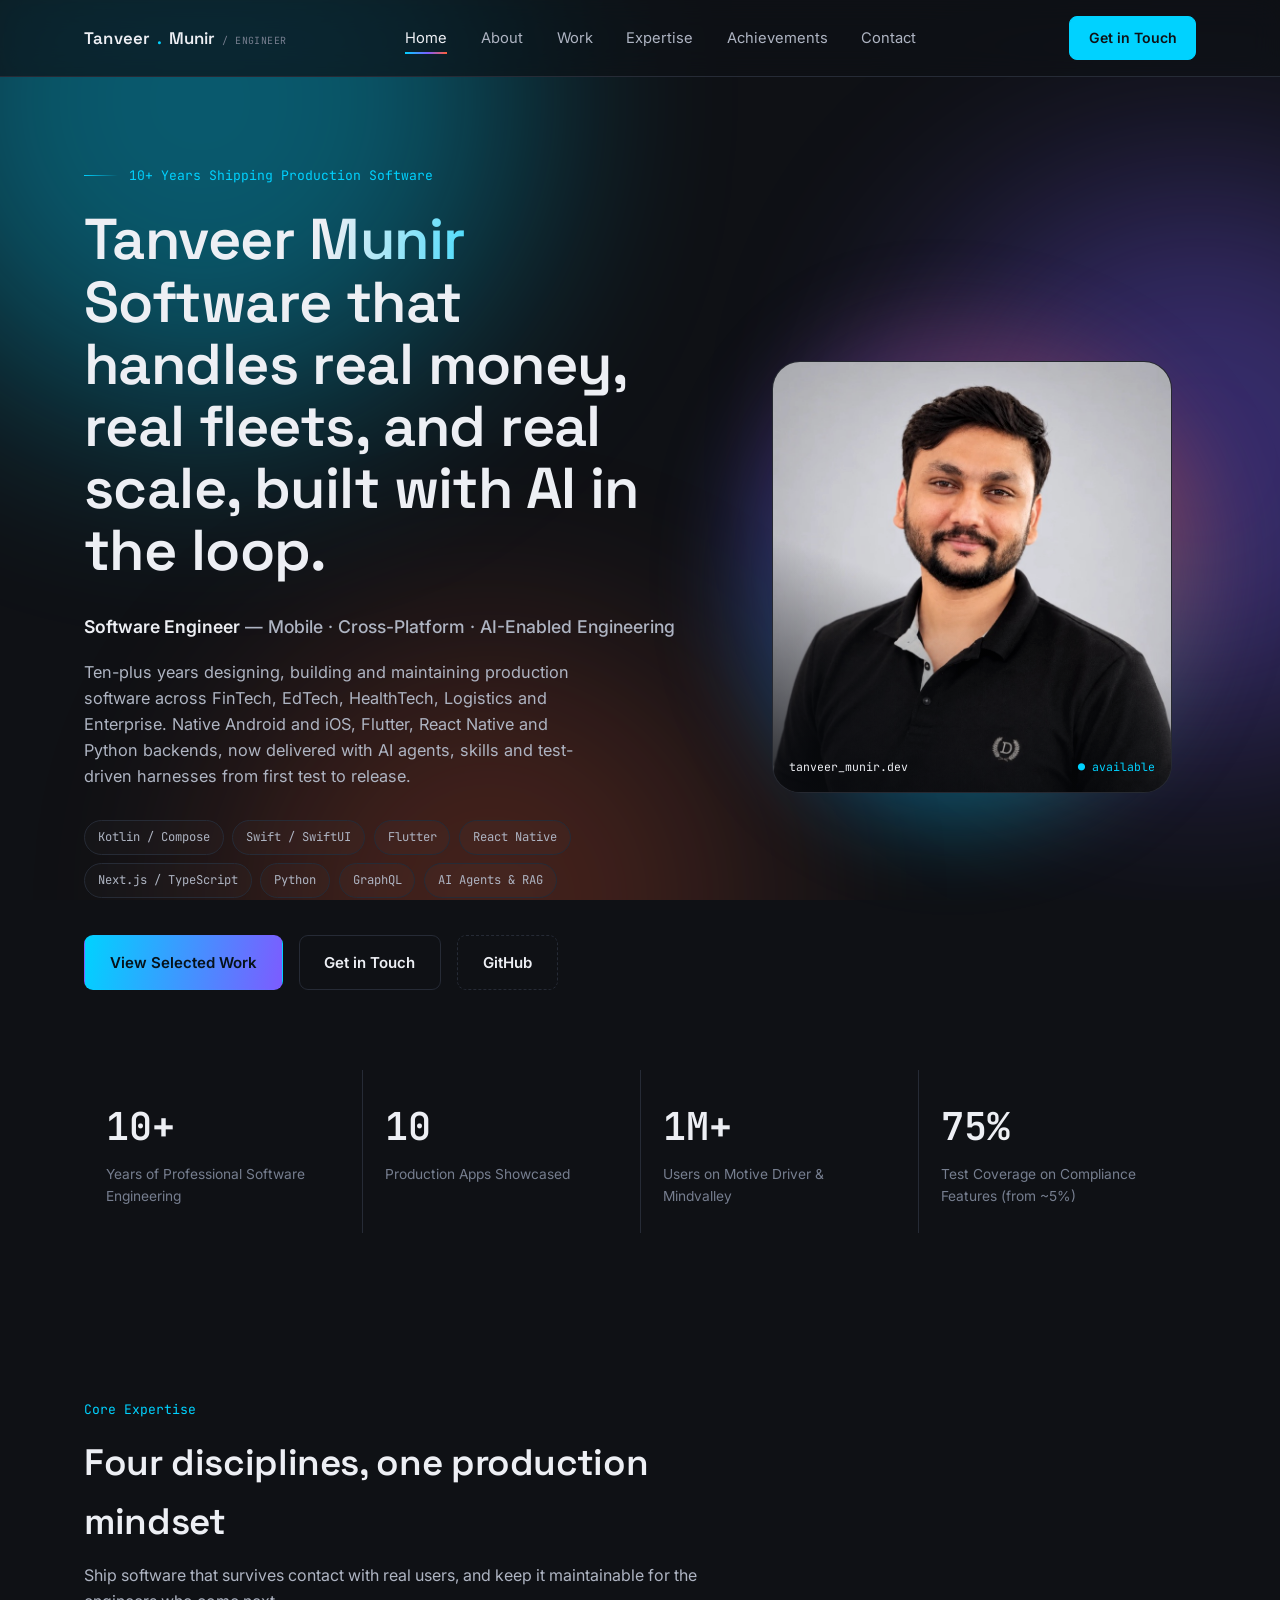
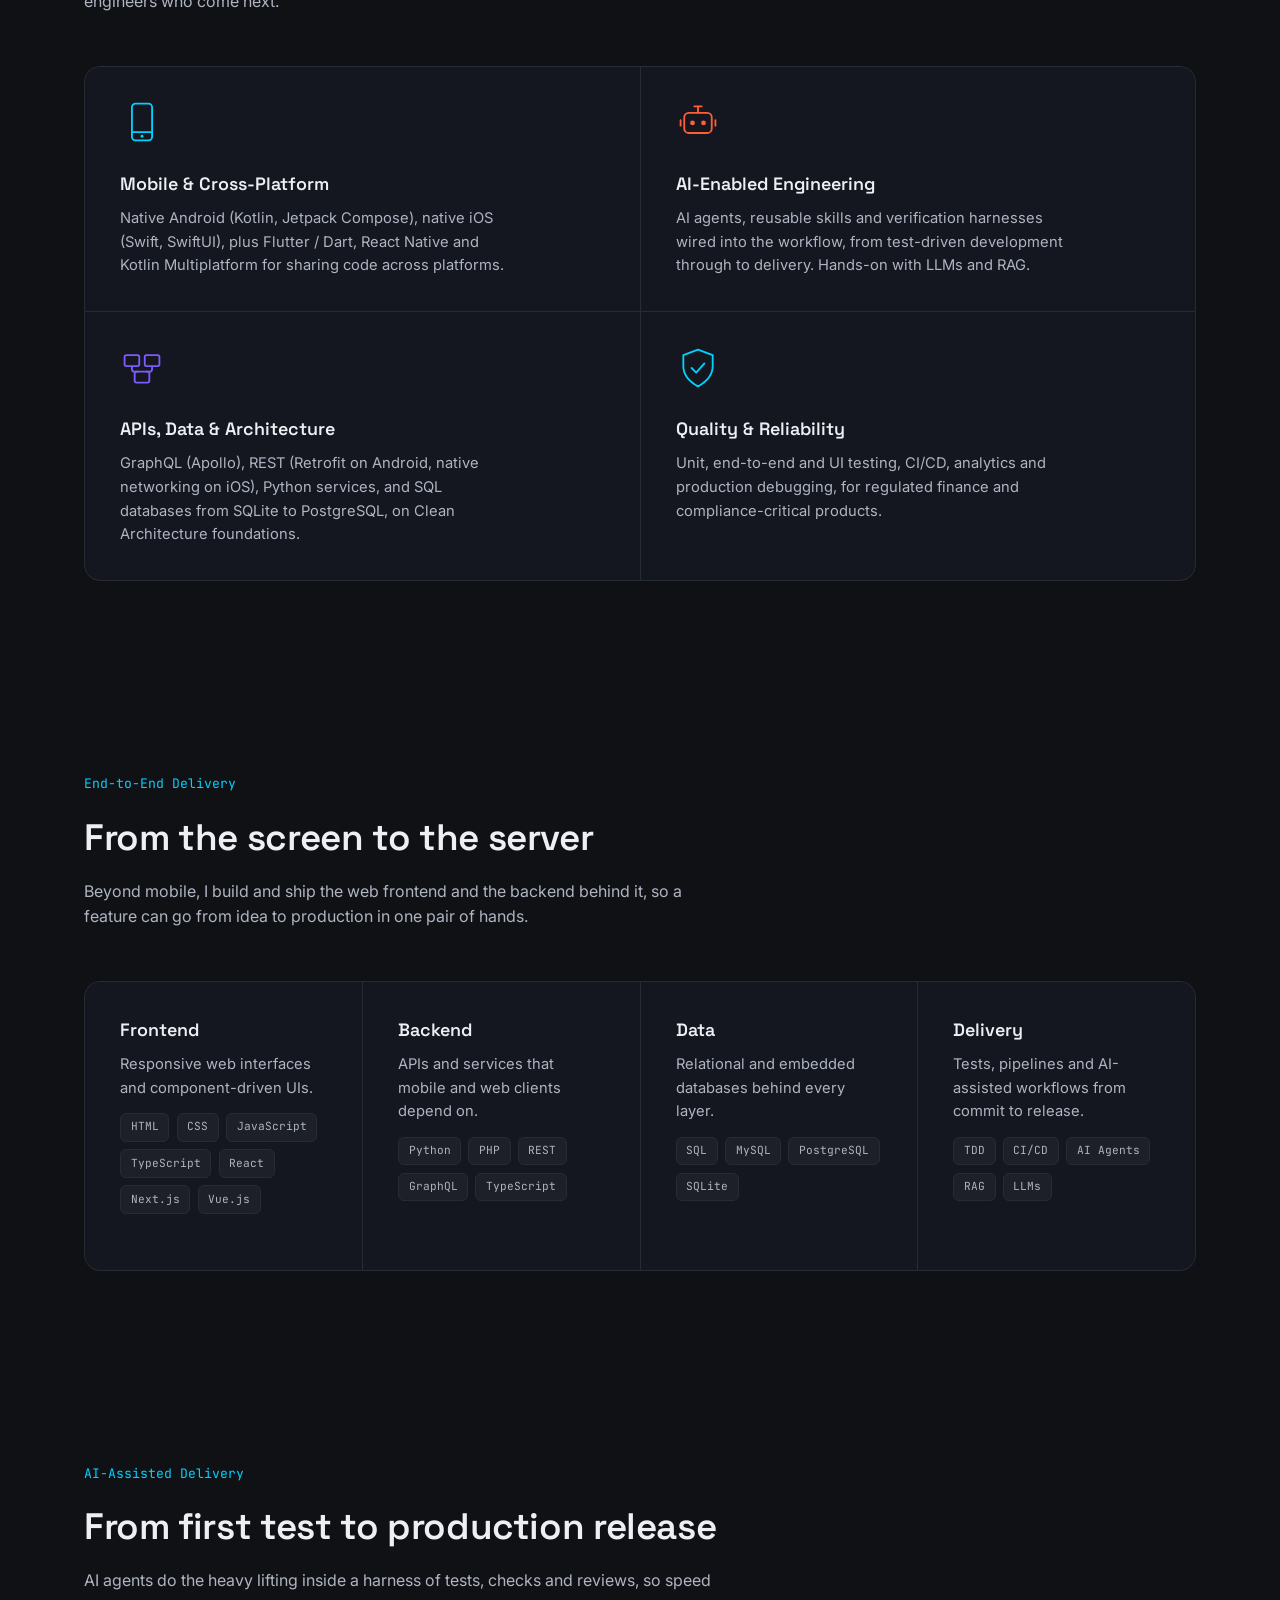
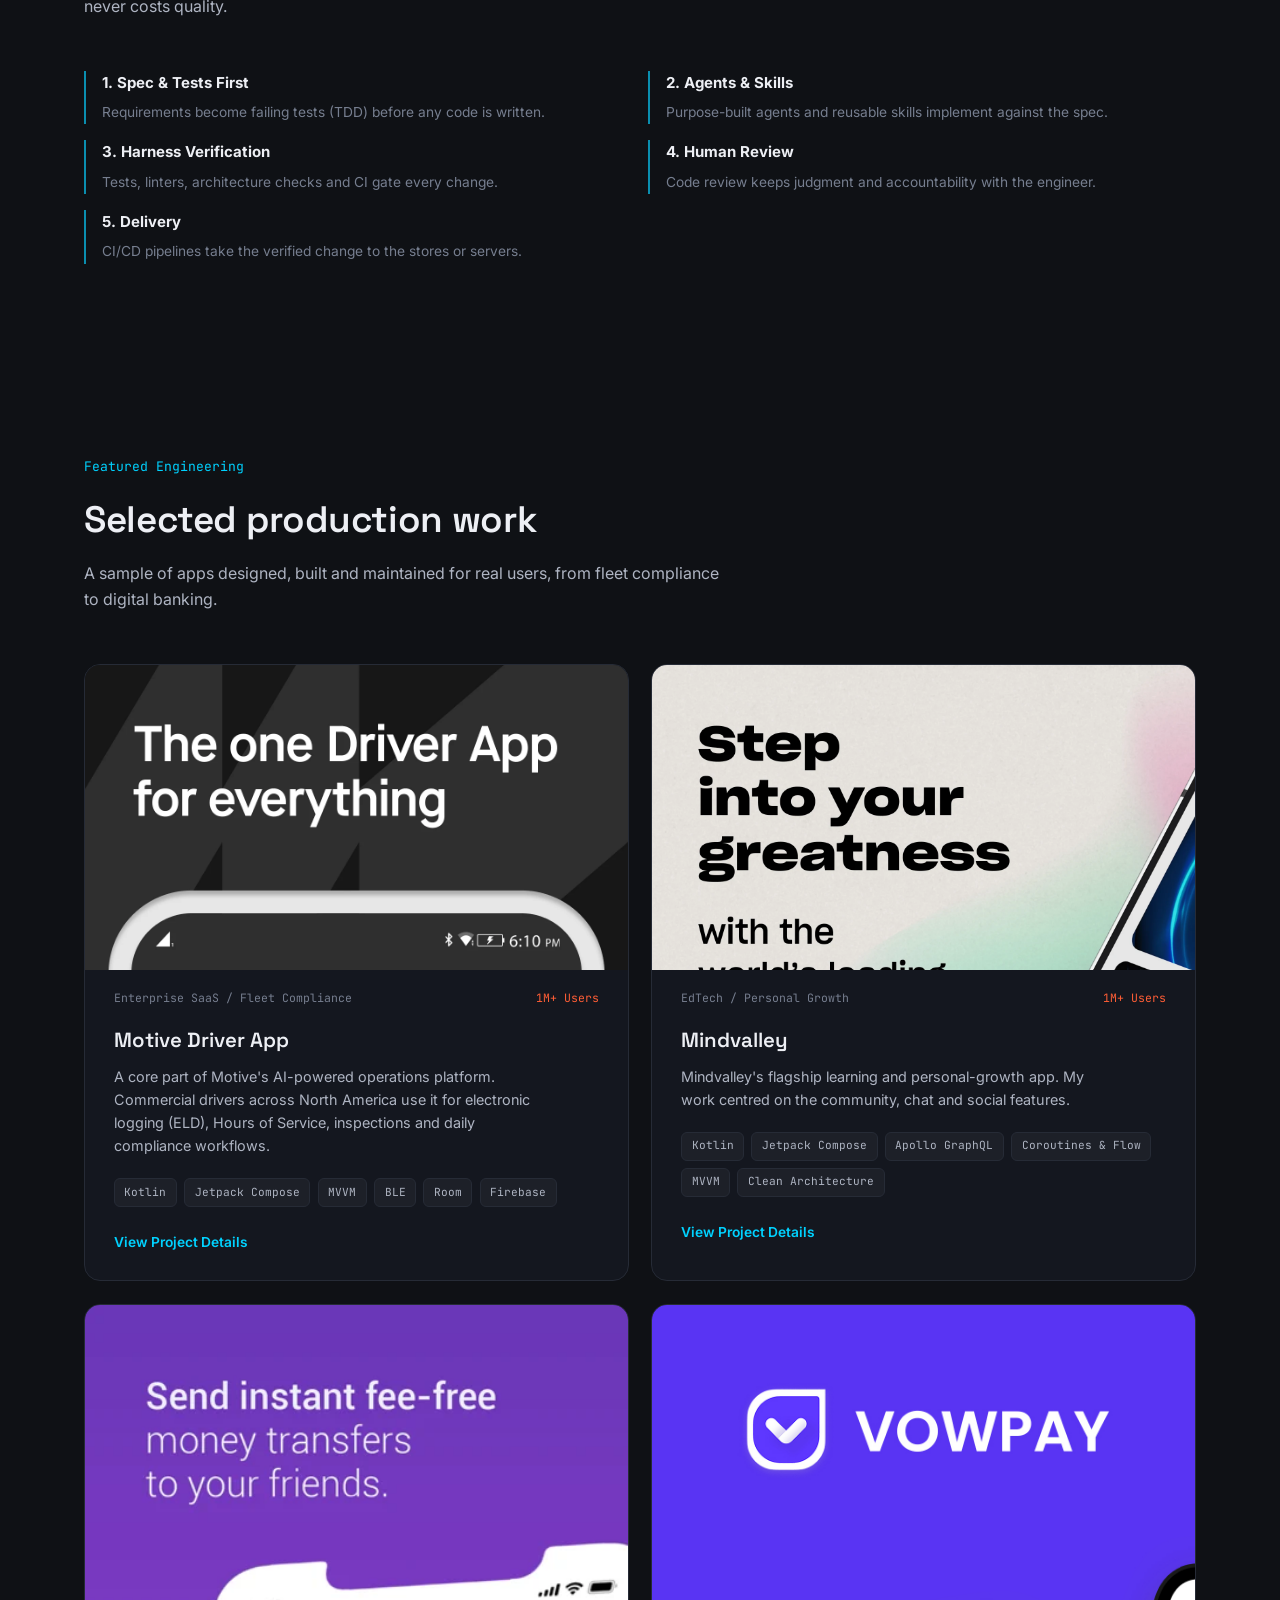
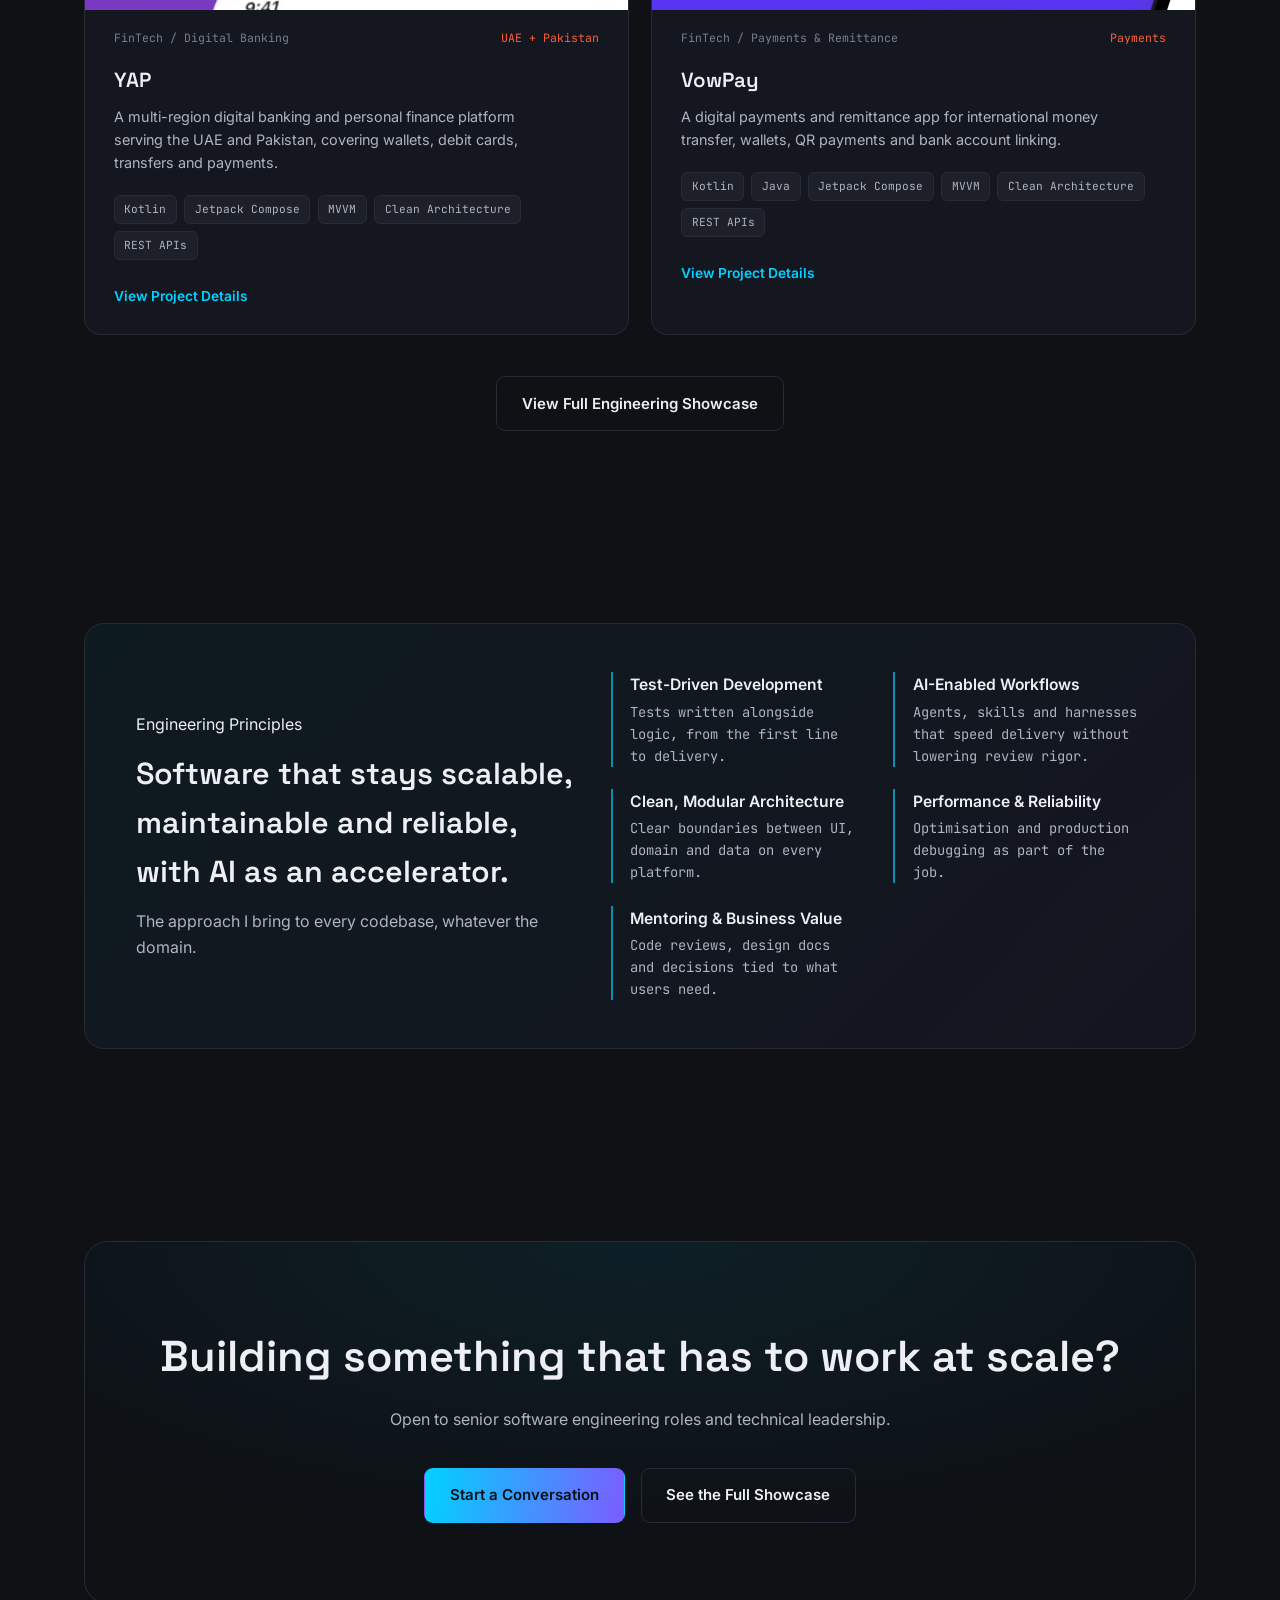
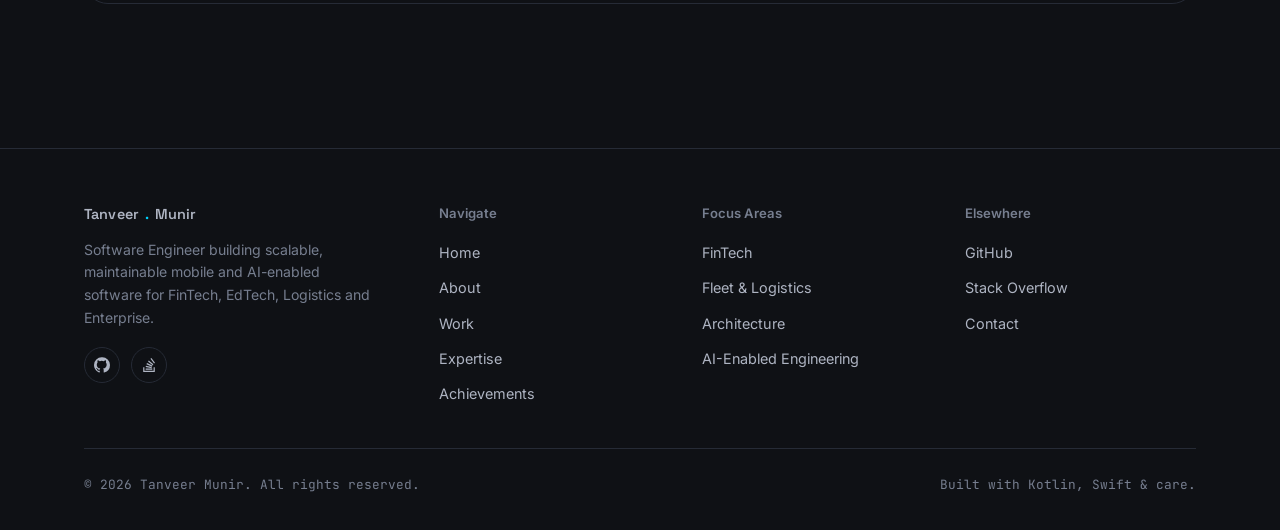
==== commit 6b58648f: "Add profile photo to hero" ====
--- a/index.html
+++ b/index.html
@@ -50,7 +50,7 @@
       <div class="portrait">
         <div class="glow"></div>
         <div class="frame">
-          <div class="monogram">TM</div>
+          <img src="assets/img/profile-photo.jpg" alt="Tanveer Munir">
           <span class="bracket tl"></span><span class="bracket br"></span>
           <div class="tag"><span>tanveer_munir.dev</span><span>● available</span></div>
         </div>
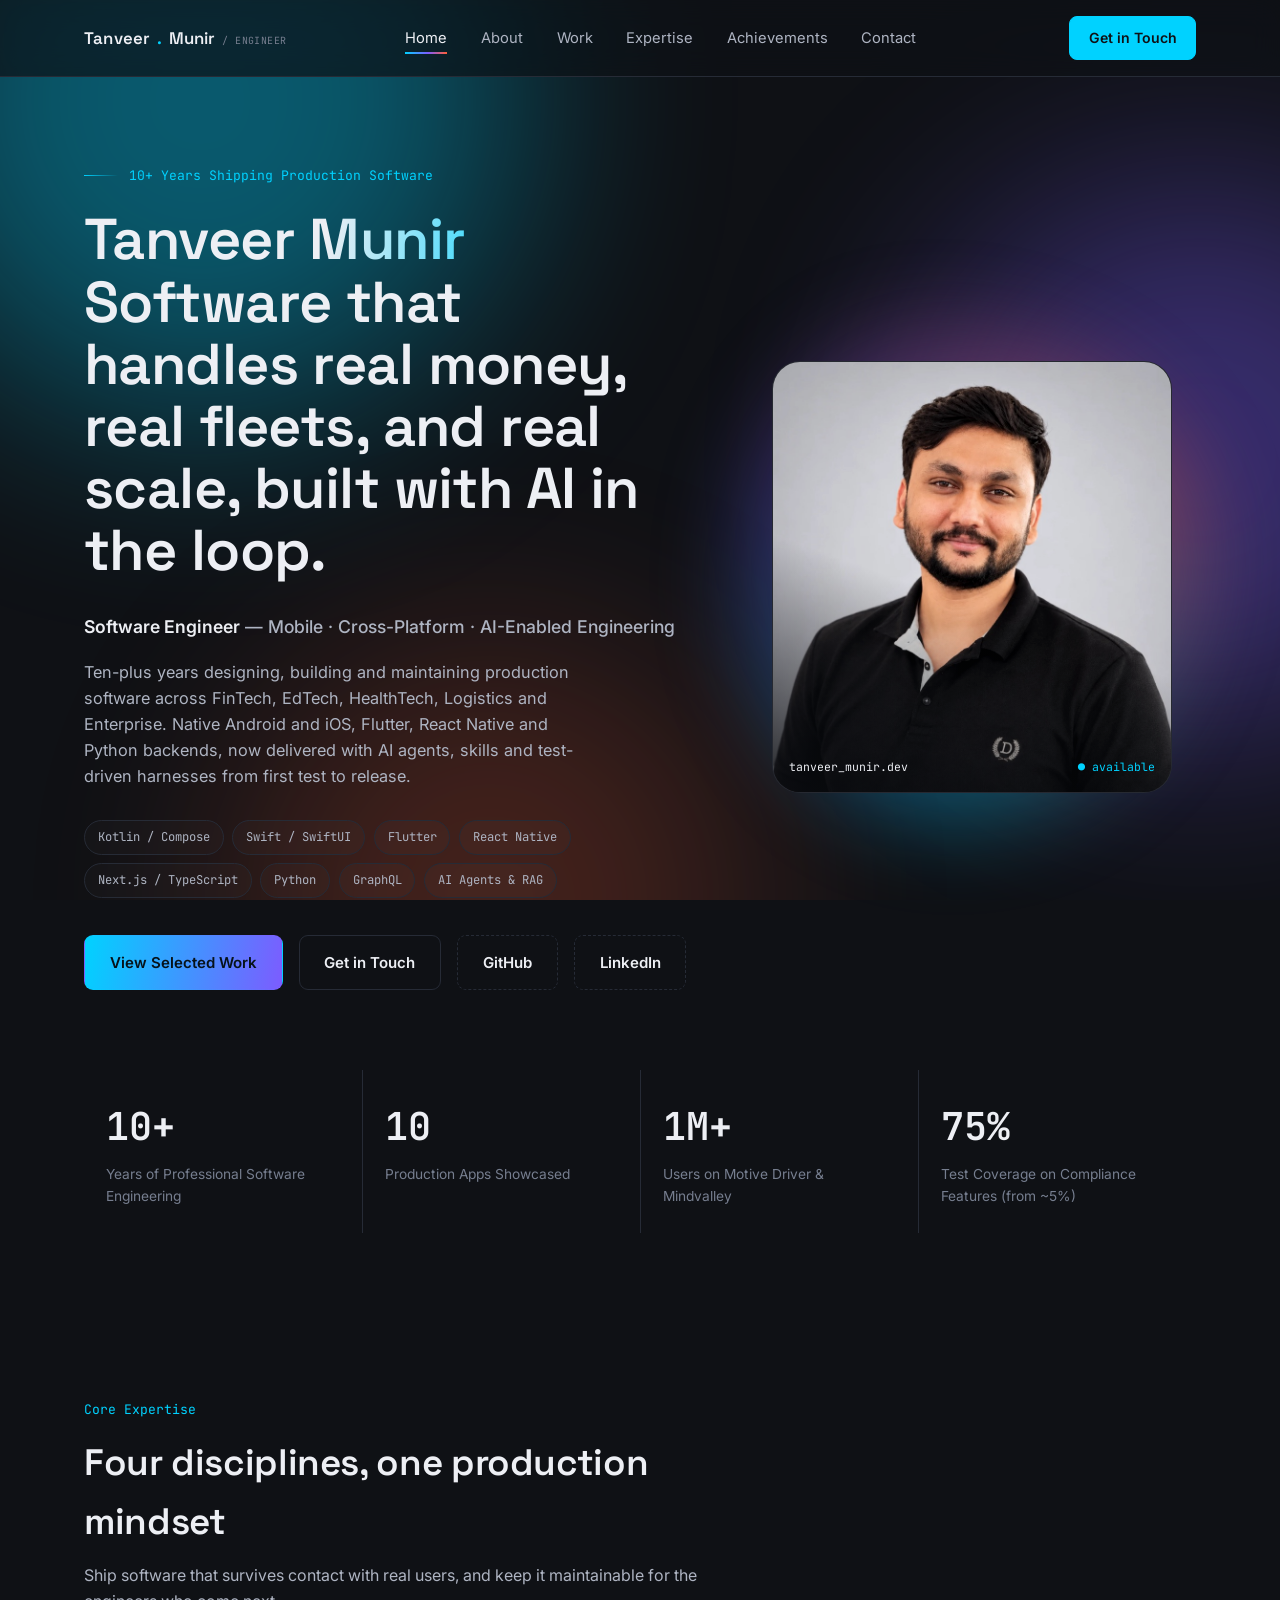
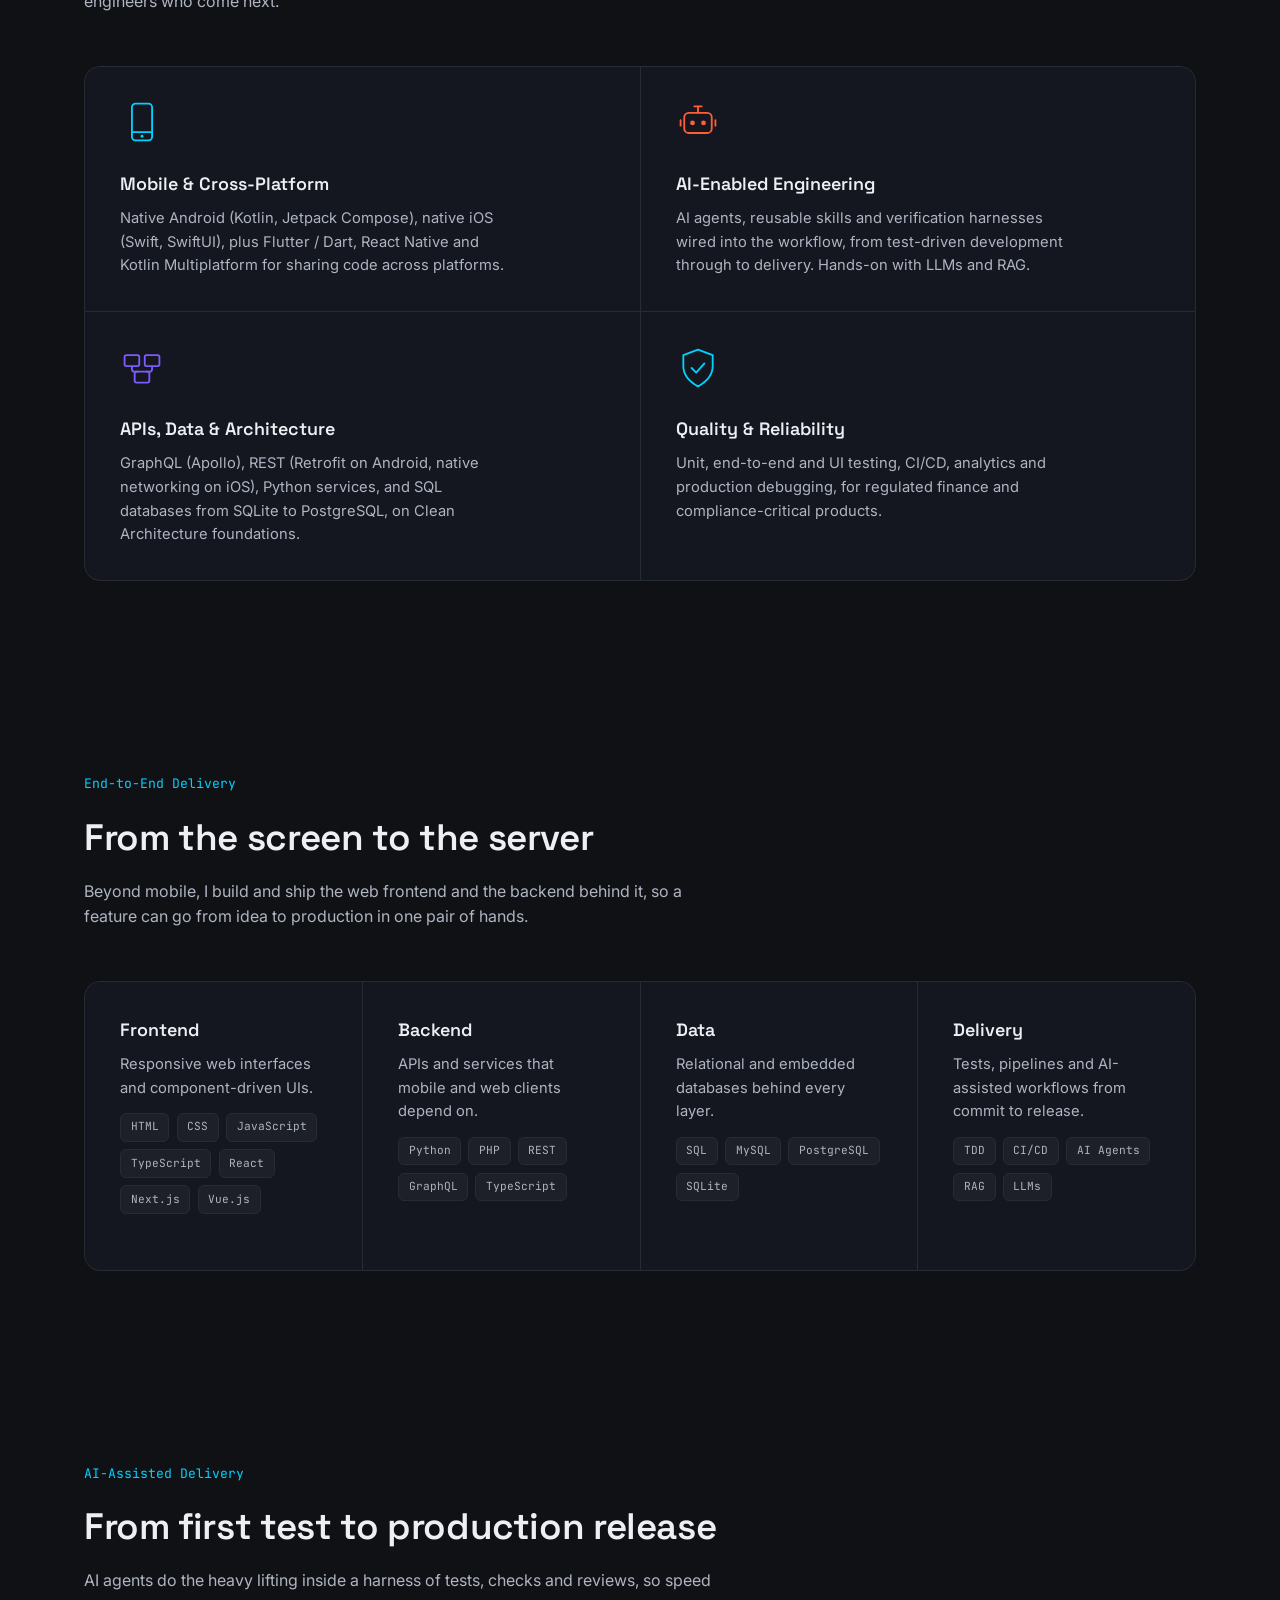
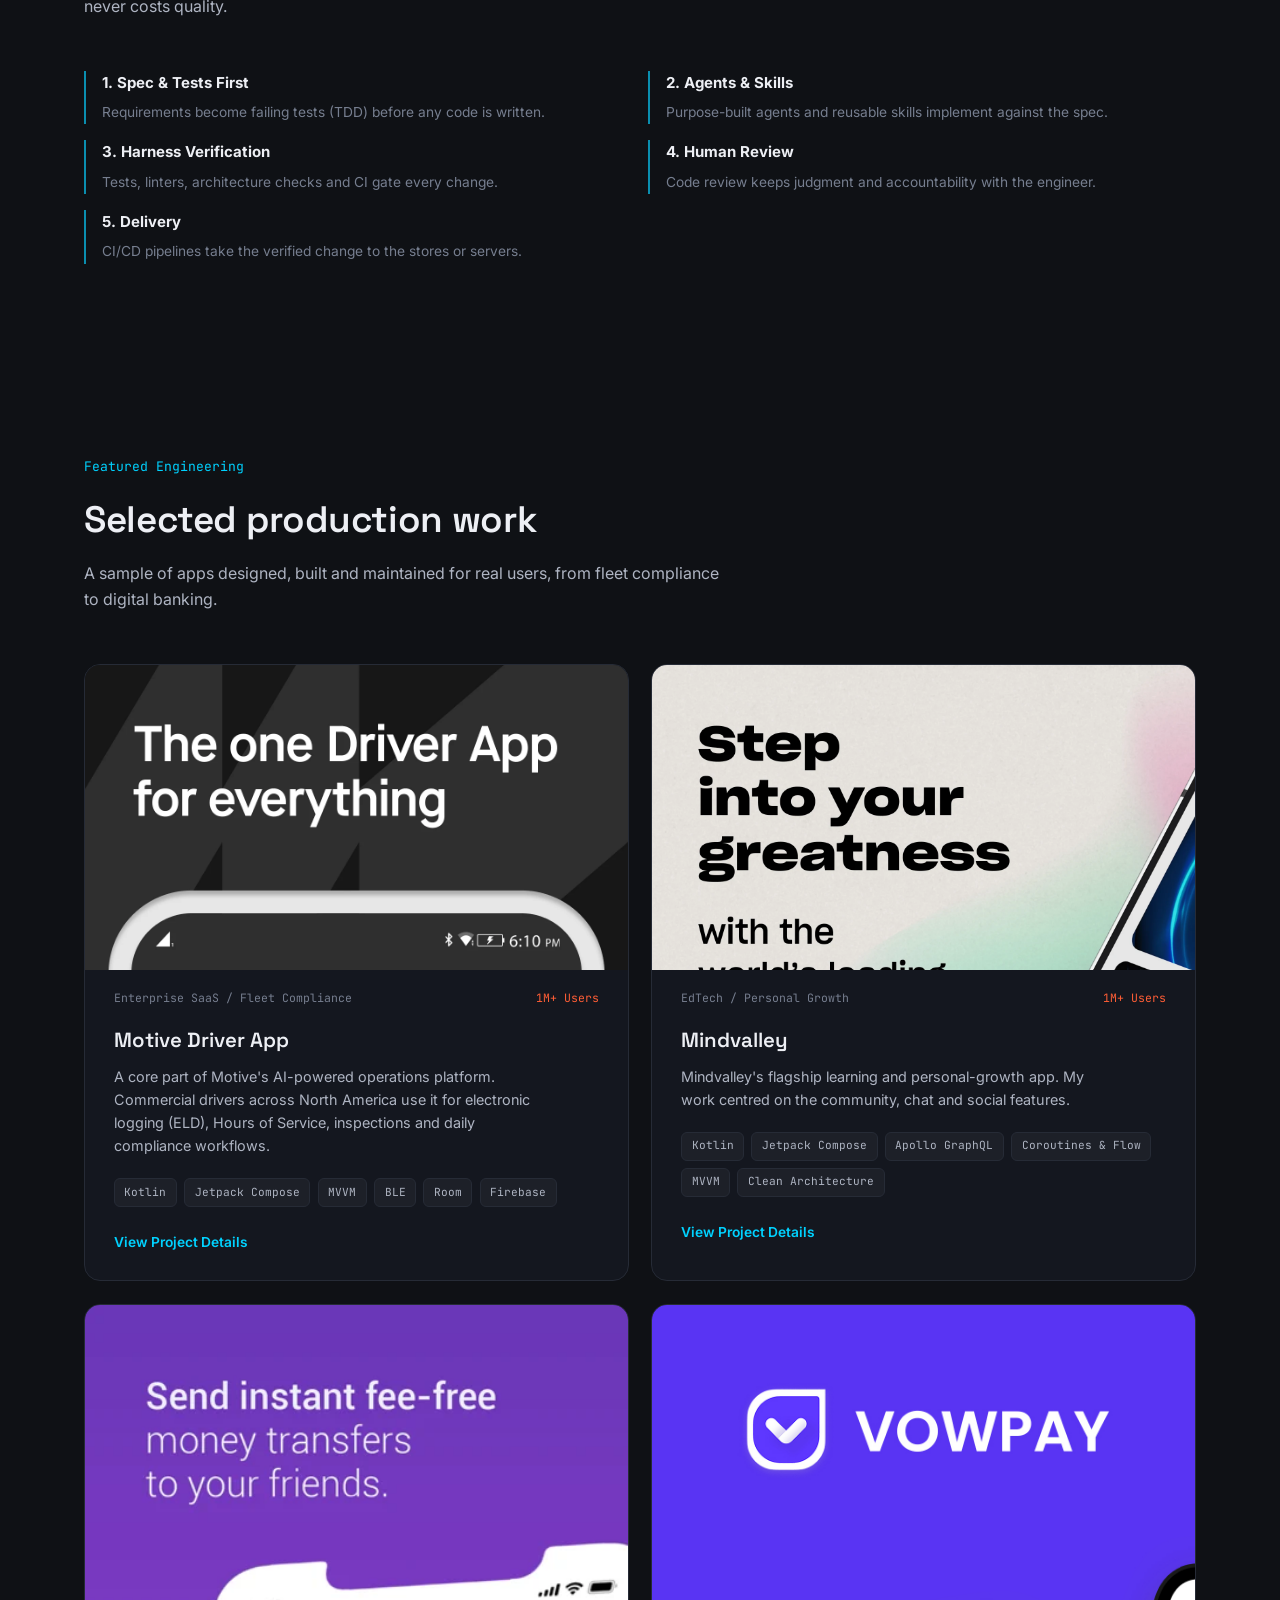
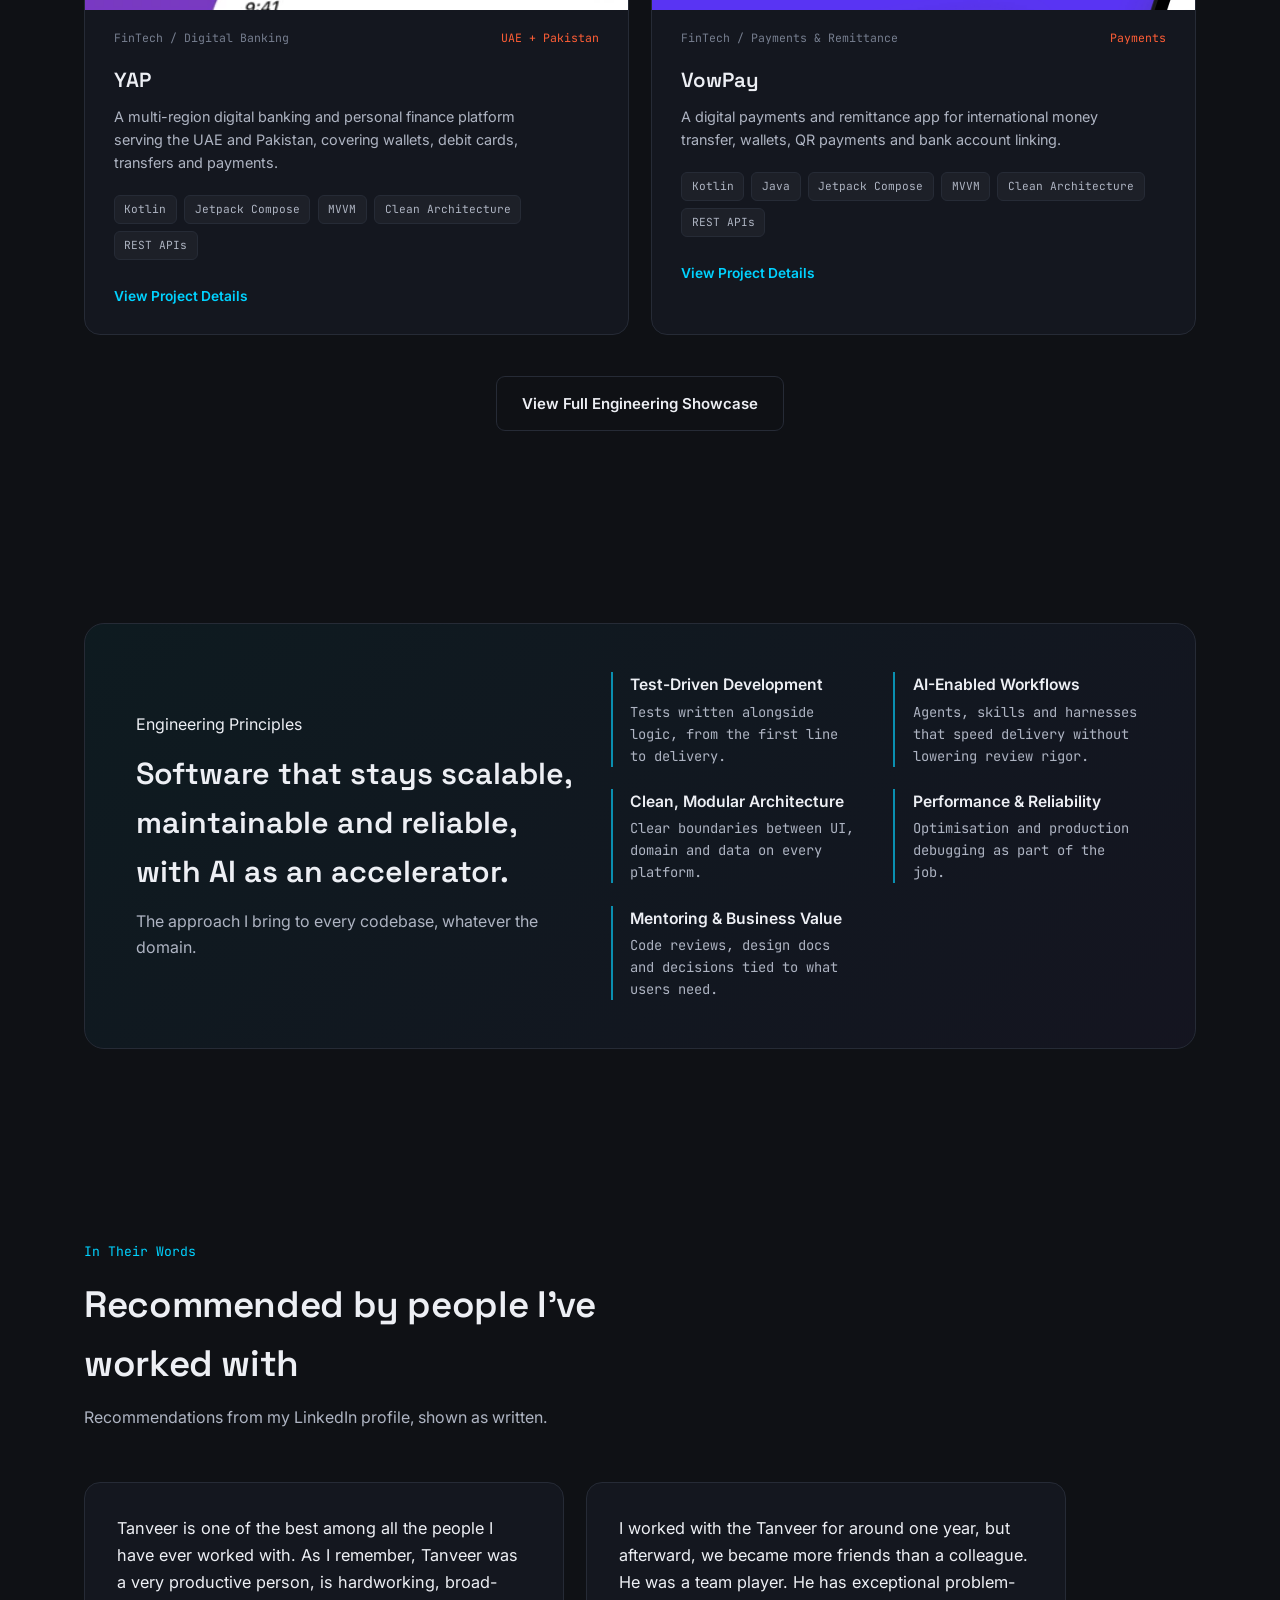
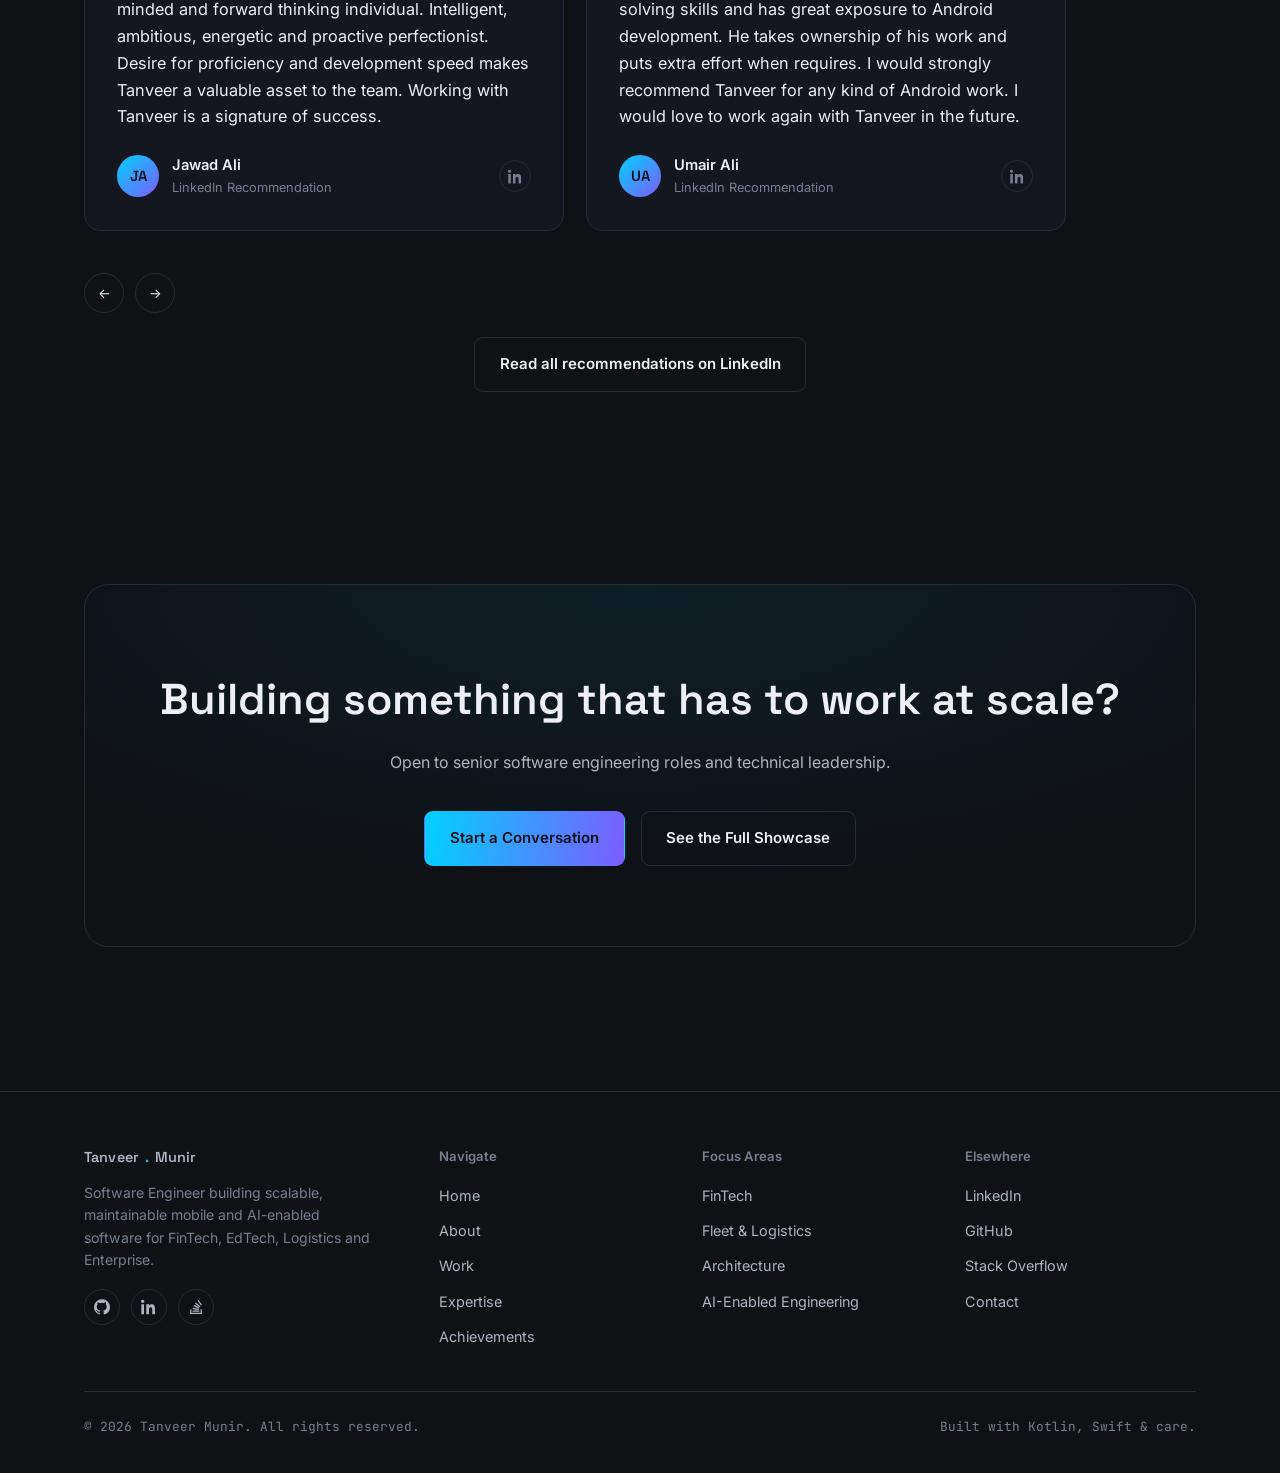
==== commit 1cf3ee3c: "Add LinkedIn recommendations section and LinkedIn links" ====
--- a/index.html
+++ b/index.html
@@ -45,6 +45,7 @@
           <a href="projects.html" class="btn btn-primary">View Selected Work</a>
           <a href="contact.html" class="btn btn-ghost">Get in Touch</a>
           <a href="https://github.com/TaniiSR" target="_blank" rel="noopener" class="btn btn-ghost" style="border-style:dashed;">GitHub</a>
+          <a href="https://www.linkedin.com/in/taniisr/" target="_blank" rel="noopener" class="btn btn-ghost" style="border-style:dashed;">LinkedIn</a>
         </div>
       </div>
       <div class="portrait">
@@ -176,6 +177,41 @@
           <li><b>Performance &amp; Reliability</b>Optimisation and production debugging as part of the job.</li>
           <li><b>Mentoring &amp; Business Value</b>Code reviews, design docs and decisions tied to what users need.</li>
         </ul>
+      </div>
+    </div>
+  </section>
+
+  <section class="section" id="testimonials">
+    <div class="wrap">
+      <div class="section-head reveal">
+        <span class="index">In Their Words</span>
+        <h2>Recommended by people I've worked with</h2>
+        <p>Recommendations from my LinkedIn profile, shown as written.</p>
+      </div>
+      <div class="reveal">
+        <div class="testimonial-track" id="testimonialTrack">
+          <div class="t-card">
+            <q>Tanveer is one of the best among all the people I have ever worked with. As I remember, Tanveer was a very productive person, is hardworking, broad-minded and forward thinking individual. Intelligent, ambitious, energetic and proactive perfectionist. Desire for proficiency and development speed makes Tanveer a valuable asset to the team. Working with Tanveer is a signature of success.</q>
+            <div class="t-person">
+              <div class="t-avatar">JA</div>
+              <div><div class="name">Jawad Ali</div><div class="role">LinkedIn Recommendation</div></div>
+              <a class="t-linkedin" href="https://www.linkedin.com/in/taniisr/details/recommendations/" target="_blank" rel="noopener" aria-label="View recommendations on LinkedIn"><svg viewBox="0 0 24 24" fill="currentColor"><path d="M4.98 3.5C4.98 4.88 3.9 6 2.5 6S0 4.88 0 3.5 1.1 1 2.5 1s2.48 1.12 2.48 2.5zM.5 8h4V23h-4V8zM8.5 8h3.8v2.05h.05c.53-.99 1.83-2.05 3.77-2.05 4.03 0 4.77 2.62 4.77 6.03V23h-4v-6.9c0-1.64-.03-3.75-2.29-3.75-2.3 0-2.65 1.79-2.65 3.63V23h-4V8z"/></svg></a>
+            </div>
+          </div>
+          <div class="t-card">
+            <q>I worked with the Tanveer for around one year, but afterward, we became more friends than a colleague. He was a team player. He has exceptional problem-solving skills and has great exposure to Android development. He takes ownership of his work and puts extra effort when requires. I would strongly recommend Tanveer for any kind of Android work. I would love to work again with Tanveer in the future.</q>
+            <div class="t-person">
+              <div class="t-avatar">UA</div>
+              <div><div class="name">Umair Ali</div><div class="role">LinkedIn Recommendation</div></div>
+              <a class="t-linkedin" href="https://www.linkedin.com/in/taniisr/details/recommendations/" target="_blank" rel="noopener" aria-label="View recommendations on LinkedIn"><svg viewBox="0 0 24 24" fill="currentColor"><path d="M4.98 3.5C4.98 4.88 3.9 6 2.5 6S0 4.88 0 3.5 1.1 1 2.5 1s2.48 1.12 2.48 2.5zM.5 8h4V23h-4V8zM8.5 8h3.8v2.05h.05c.53-.99 1.83-2.05 3.77-2.05 4.03 0 4.77 2.62 4.77 6.03V23h-4v-6.9c0-1.64-.03-3.75-2.29-3.75-2.3 0-2.65 1.79-2.65 3.63V23h-4V8z"/></svg></a>
+            </div>
+          </div>
+        </div>
+        <div class="t-controls">
+          <button id="tPrev" aria-label="Previous testimonial">&#8592;</button>
+          <button id="tNext" aria-label="Next testimonial">&#8594;</button>
+        </div>
+        <div class="showcase-more" style="margin-top:1.5rem;"><a href="https://www.linkedin.com/in/taniisr/details/recommendations/" target="_blank" rel="noopener" class="btn btn-ghost">Read all recommendations on LinkedIn</a></div>
       </div>
     </div>
   </section>
@@ -203,12 +239,13 @@
         <p>Software Engineer building scalable, maintainable mobile and AI-enabled software for FinTech, EdTech, Logistics and Enterprise.</p>
         <div class="social-row">
           <a href="https://github.com/TaniiSR" aria-label="GitHub" target="_blank" rel="noopener"><svg width="16" height="16" viewBox="0 0 24 24" fill="currentColor"><path d="M12 .5A11.5 11.5 0 000 12.1c0 5.16 3.29 9.53 7.86 11.08.58.11.79-.26.79-.57v-2.02c-3.2.72-3.88-1.57-3.88-1.57-.52-1.36-1.28-1.72-1.28-1.72-1.05-.74.08-.72.08-.72 1.16.08 1.77 1.22 1.77 1.22 1.03 1.8 2.7 1.28 3.36.98.1-.76.4-1.28.73-1.58-2.55-.3-5.24-1.32-5.24-5.86 0-1.29.45-2.35 1.19-3.18-.12-.3-.52-1.53.11-3.19 0 0 .98-.32 3.2 1.22a10.9 10.9 0 015.83 0c2.21-1.54 3.19-1.22 3.19-1.22.63 1.66.23 2.89.11 3.19.74.83 1.19 1.89 1.19 3.18 0 4.55-2.7 5.55-5.26 5.85.41.37.78 1.1.78 2.22v3.29c0 .31.21.69.8.57A11.5 11.5 0 0024 12.1 11.5 11.5 0 0012 .5z"/></svg></a>
+          <a href="https://www.linkedin.com/in/taniisr/" aria-label="LinkedIn" target="_blank" rel="noopener"><svg width="16" height="16" viewBox="0 0 24 24" fill="currentColor"><path d="M4.98 3.5C4.98 4.88 3.9 6 2.5 6S0 4.88 0 3.5 1.1 1 2.5 1s2.48 1.12 2.48 2.5zM.5 8h4V23h-4V8zM8.5 8h3.8v2.05h.05c.53-.99 1.83-2.05 3.77-2.05 4.03 0 4.77 2.62 4.77 6.03V23h-4v-6.9c0-1.64-.03-3.75-2.29-3.75-2.3 0-2.65 1.79-2.65 3.63V23h-4V8z"/></svg></a>
           <a href="https://stackoverflow.com/users/10862130/tanveer-munir" aria-label="Stack Overflow" target="_blank" rel="noopener"><svg width="16" height="16" viewBox="0 0 24 24" fill="currentColor"><path d="M18.9 20.8v-5.4h1.8V22.6H3.3v-7.2h1.8v5.4h13.8zM7 15.1l8.8 1.8.4-1.8-8.8-1.8L7 15.1zm1.2-4.3 8.2 3.8.8-1.7-8.2-3.8-.8 1.7zm2.3-4.2 6.9 5.8 1.2-1.4-6.9-5.8-1.2 1.4zM15.6 1.4 14.2 2.5l5.4 7.3 1.4-1.1-5.4-7.3zM7 19h9.9v-1.8H7V19z"/></svg></a>
         </div>
       </div>
       <div><h4>Navigate</h4><ul><li><a href="index.html">Home</a></li><li><a href="about.html">About</a></li><li><a href="projects.html">Work</a></li><li><a href="expertise.html">Expertise</a></li><li><a href="achievements.html">Achievements</a></li></ul></div>
       <div><h4>Focus Areas</h4><ul><li><a href="projects.html">FinTech</a></li><li><a href="projects.html">Fleet &amp; Logistics</a></li><li><a href="expertise.html">Architecture</a></li><li><a href="expertise.html">AI-Enabled Engineering</a></li></ul></div>
-      <div><h4>Elsewhere</h4><ul><li><a href="https://github.com/TaniiSR" target="_blank" rel="noopener">GitHub</a></li><li><a href="https://stackoverflow.com/users/10862130/tanveer-munir" target="_blank" rel="noopener">Stack Overflow</a></li><li><a href="contact.html">Contact</a></li></ul></div>
+      <div><h4>Elsewhere</h4><ul><li><a href="https://www.linkedin.com/in/taniisr/" target="_blank" rel="noopener">LinkedIn</a></li><li><a href="https://github.com/TaniiSR" target="_blank" rel="noopener">GitHub</a></li><li><a href="https://stackoverflow.com/users/10862130/tanveer-munir" target="_blank" rel="noopener">Stack Overflow</a></li><li><a href="contact.html">Contact</a></li></ul></div>
     </div>
     <div class="footer-bottom">
       <span>&copy; <span id="year"></span> Tanveer Munir. All rights reserved.</span>
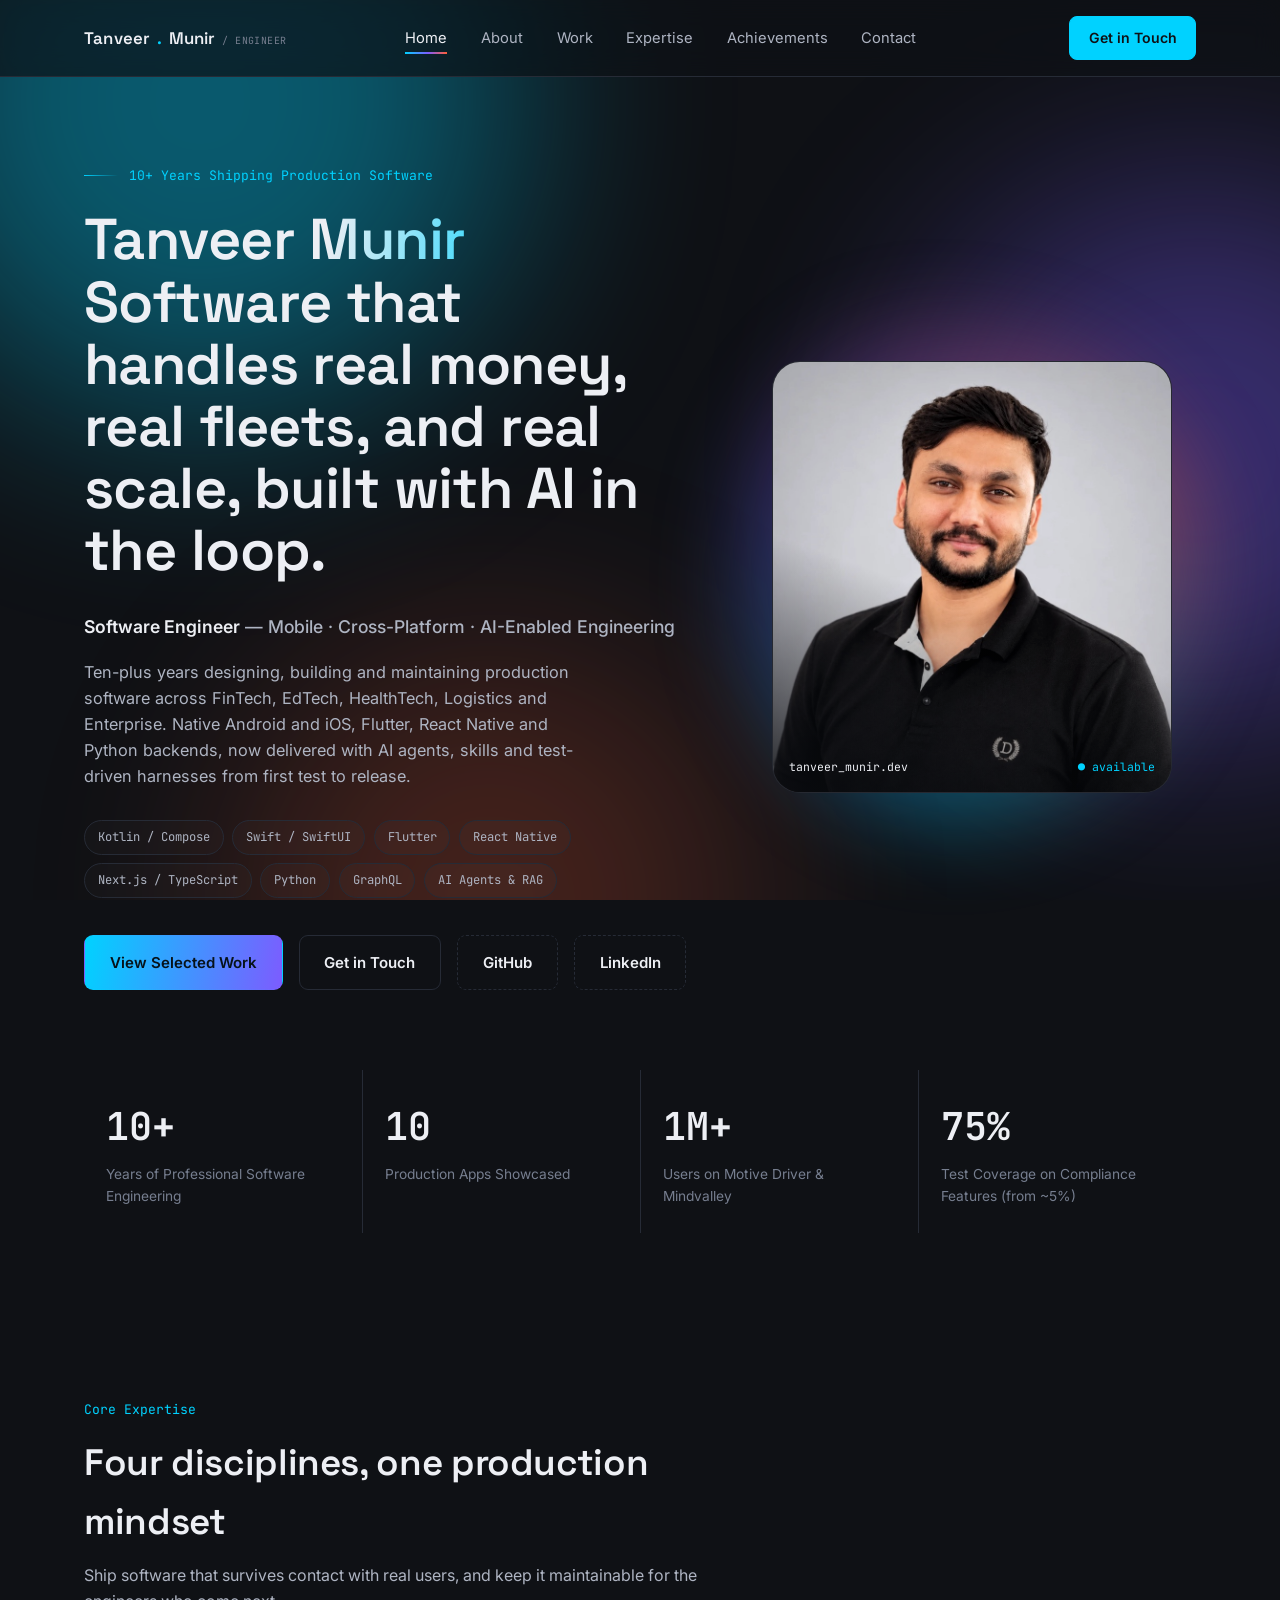
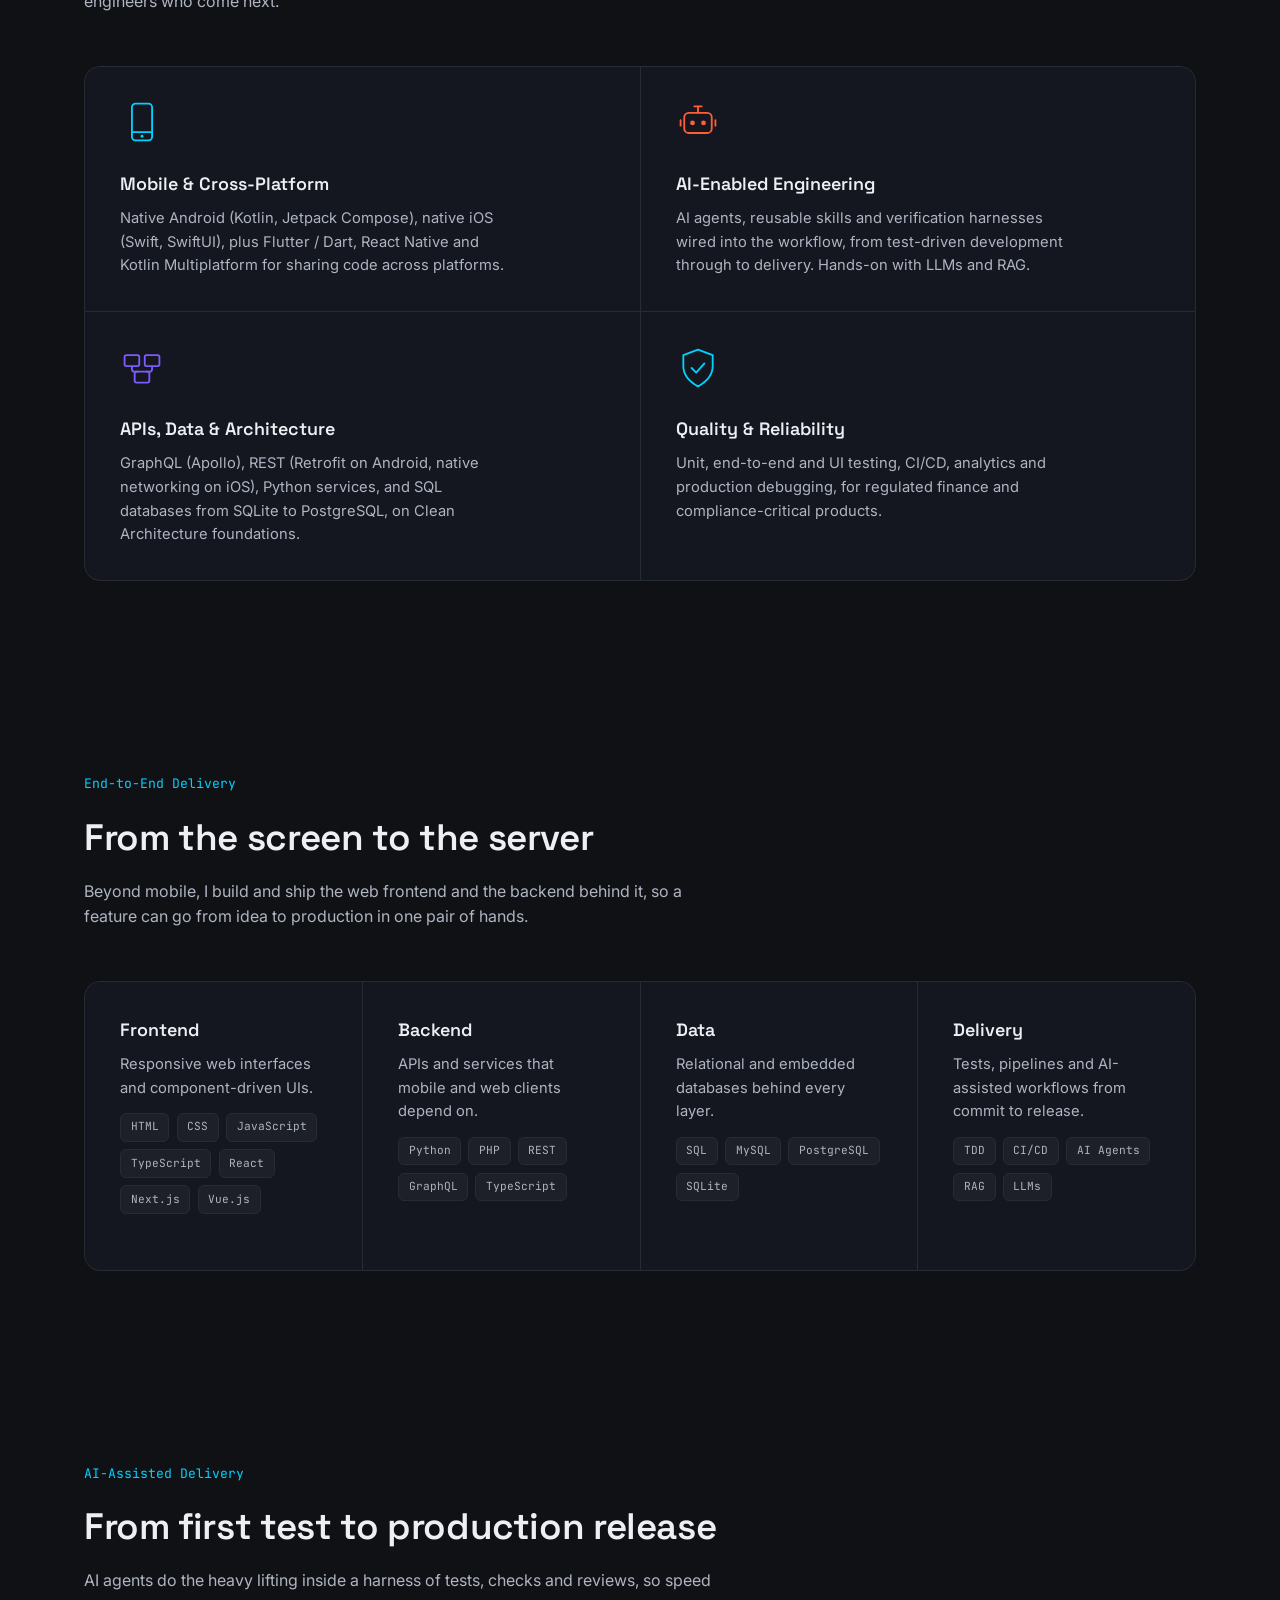
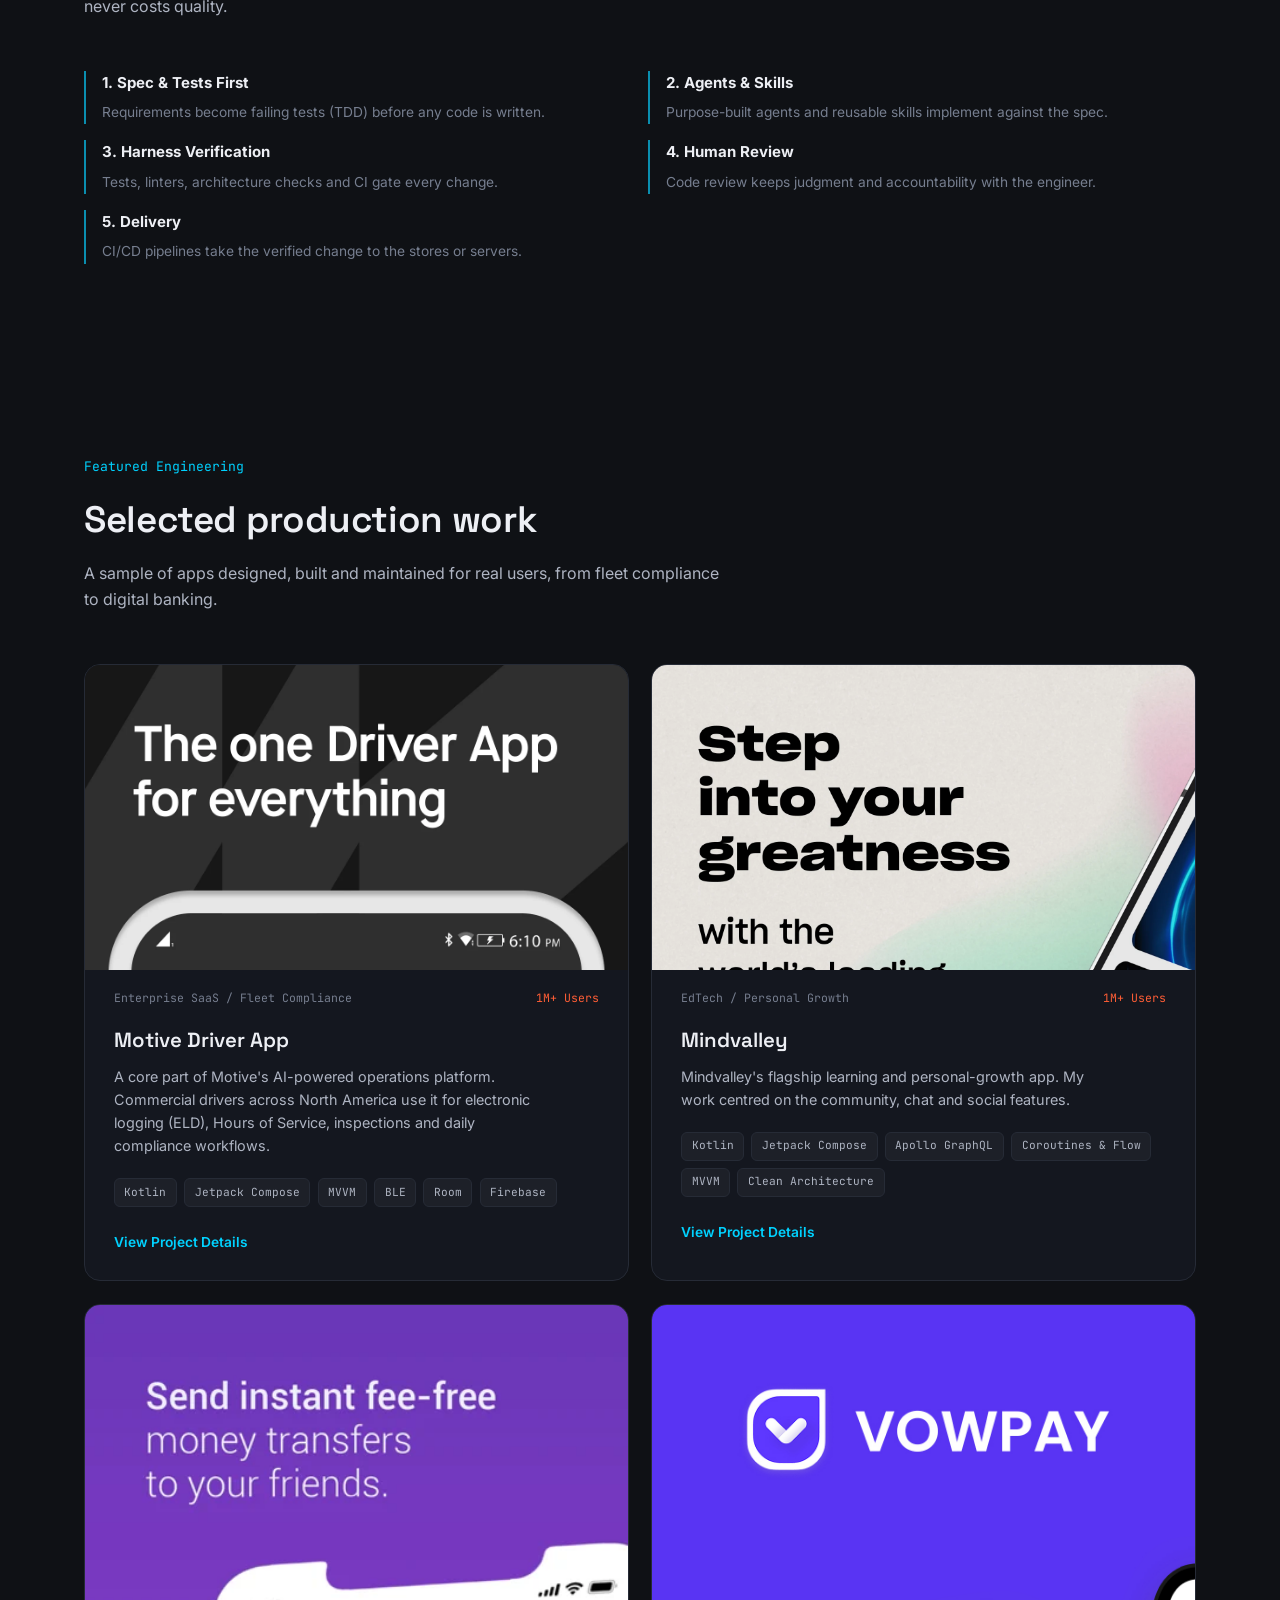
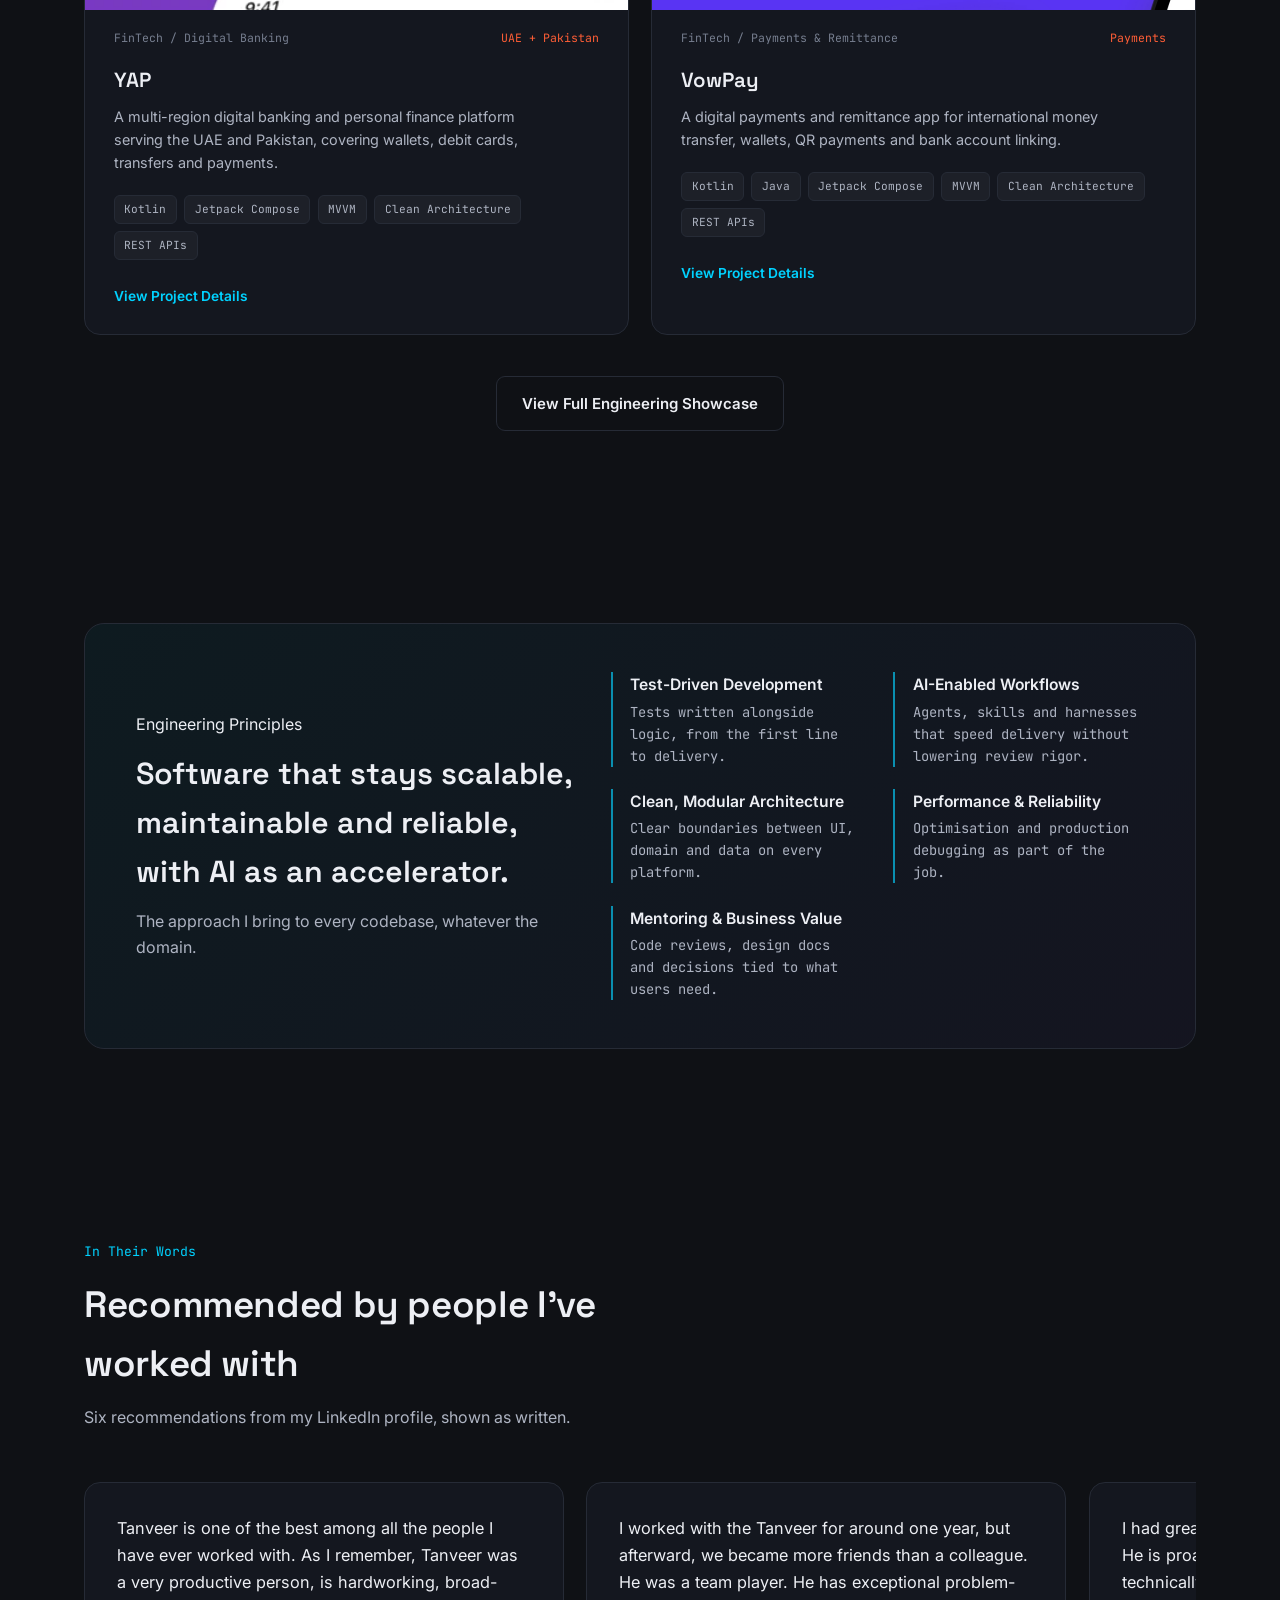
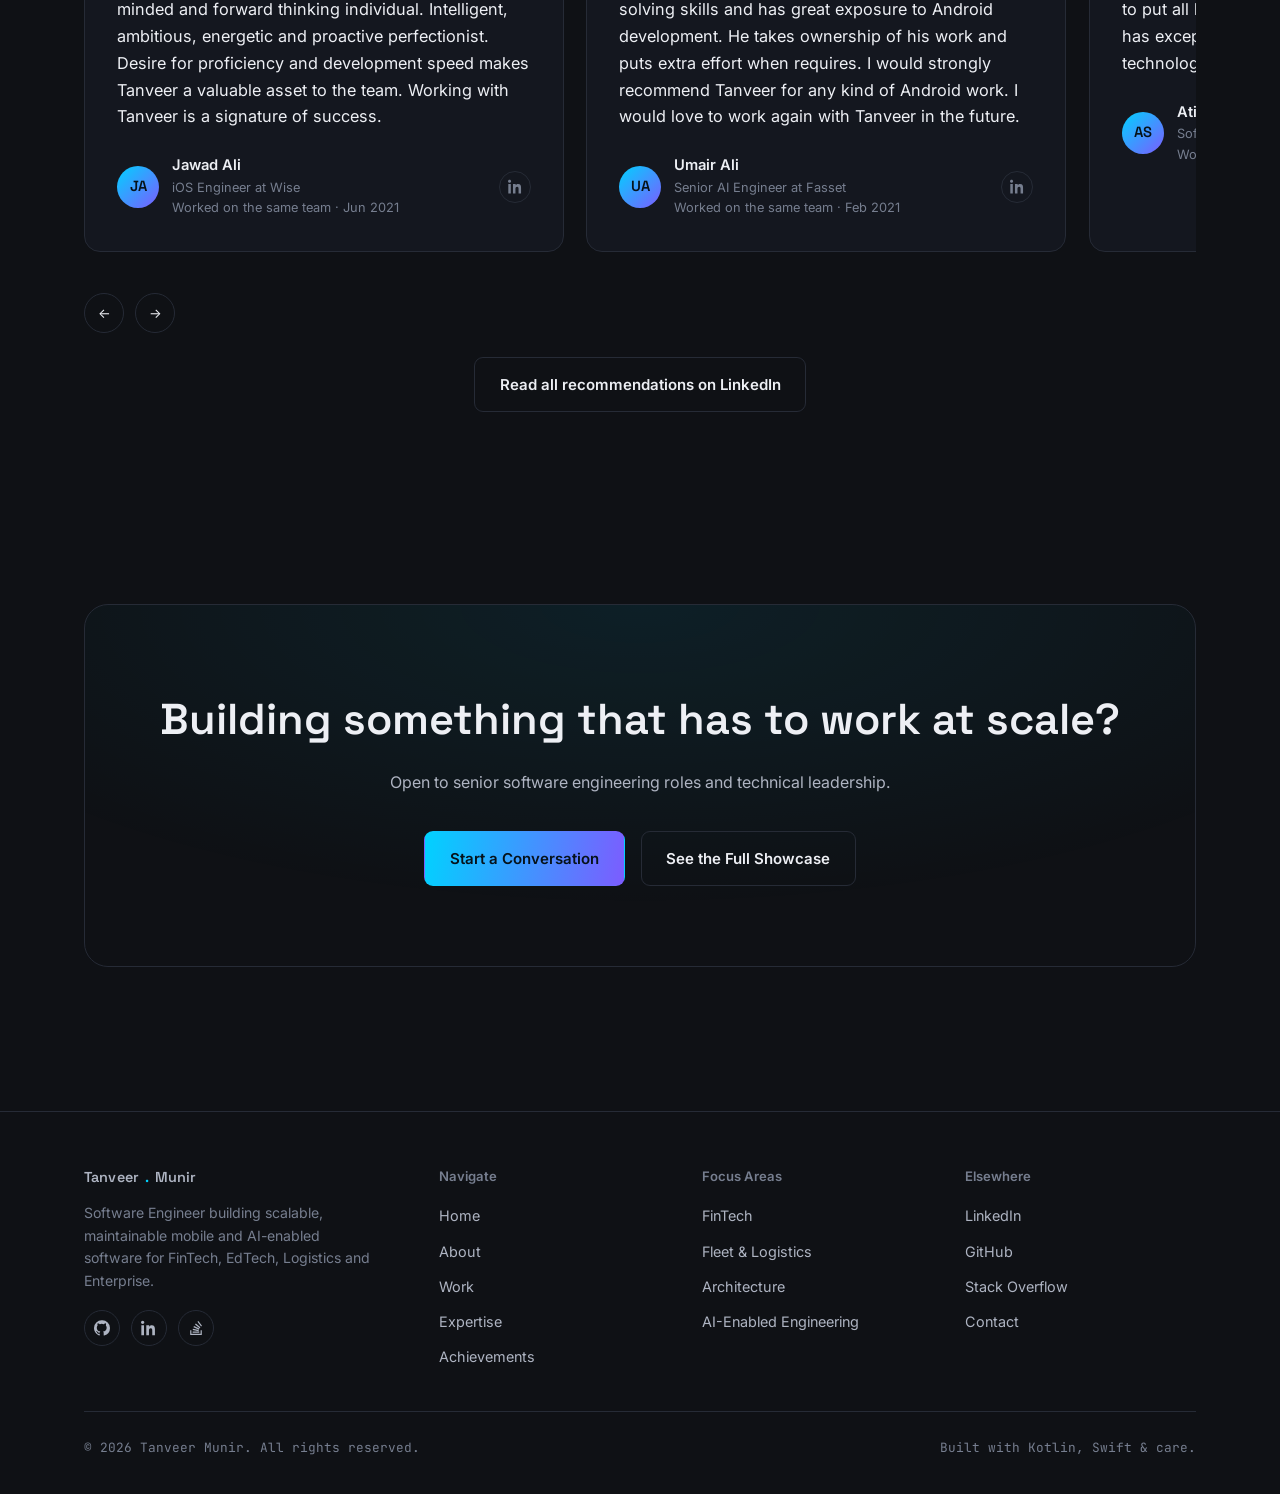
==== commit 67b3c91c: "Add all six LinkedIn recommendations" ====
--- a/index.html
+++ b/index.html
@@ -186,7 +186,7 @@
       <div class="section-head reveal">
         <span class="index">In Their Words</span>
         <h2>Recommended by people I've worked with</h2>
-        <p>Recommendations from my LinkedIn profile, shown as written.</p>
+        <p>Six recommendations from my LinkedIn profile, shown as written.</p>
       </div>
       <div class="reveal">
         <div class="testimonial-track" id="testimonialTrack">
@@ -194,7 +194,7 @@
             <q>Tanveer is one of the best among all the people I have ever worked with. As I remember, Tanveer was a very productive person, is hardworking, broad-minded and forward thinking individual. Intelligent, ambitious, energetic and proactive perfectionist. Desire for proficiency and development speed makes Tanveer a valuable asset to the team. Working with Tanveer is a signature of success.</q>
             <div class="t-person">
               <div class="t-avatar">JA</div>
-              <div><div class="name">Jawad Ali</div><div class="role">LinkedIn Recommendation</div></div>
+              <div><div class="name">Jawad Ali</div><div class="role">iOS Engineer at Wise</div><div class="role">Worked on the same team · Jun 2021</div></div>
               <a class="t-linkedin" href="https://www.linkedin.com/in/taniisr/details/recommendations/" target="_blank" rel="noopener" aria-label="View recommendations on LinkedIn"><svg viewBox="0 0 24 24" fill="currentColor"><path d="M4.98 3.5C4.98 4.88 3.9 6 2.5 6S0 4.88 0 3.5 1.1 1 2.5 1s2.48 1.12 2.48 2.5zM.5 8h4V23h-4V8zM8.5 8h3.8v2.05h.05c.53-.99 1.83-2.05 3.77-2.05 4.03 0 4.77 2.62 4.77 6.03V23h-4v-6.9c0-1.64-.03-3.75-2.29-3.75-2.3 0-2.65 1.79-2.65 3.63V23h-4V8z"/></svg></a>
             </div>
           </div>
@@ -202,7 +202,39 @@
             <q>I worked with the Tanveer for around one year, but afterward, we became more friends than a colleague. He was a team player. He has exceptional problem-solving skills and has great exposure to Android development. He takes ownership of his work and puts extra effort when requires. I would strongly recommend Tanveer for any kind of Android work. I would love to work again with Tanveer in the future.</q>
             <div class="t-person">
               <div class="t-avatar">UA</div>
-              <div><div class="name">Umair Ali</div><div class="role">LinkedIn Recommendation</div></div>
+              <div><div class="name">Umair Ali</div><div class="role">Senior AI Engineer at Fasset</div><div class="role">Worked on the same team · Feb 2021</div></div>
+              <a class="t-linkedin" href="https://www.linkedin.com/in/taniisr/details/recommendations/" target="_blank" rel="noopener" aria-label="View recommendations on LinkedIn"><svg viewBox="0 0 24 24" fill="currentColor"><path d="M4.98 3.5C4.98 4.88 3.9 6 2.5 6S0 4.88 0 3.5 1.1 1 2.5 1s2.48 1.12 2.48 2.5zM.5 8h4V23h-4V8zM8.5 8h3.8v2.05h.05c.53-.99 1.83-2.05 3.77-2.05 4.03 0 4.77 2.62 4.77 6.03V23h-4v-6.9c0-1.64-.03-3.75-2.29-3.75-2.3 0-2.65 1.79-2.65 3.63V23h-4V8z"/></svg></a>
+            </div>
+          </div>
+          <div class="t-card">
+            <q>I had great working experience with Tanveer Munir. He is proactive, result oriented, responsible and technically a sound employee and he is always ready to put all his energy and time to get the job done. He has exceptional analytical skill in Android technologies and a great asset to any company.</q>
+            <div class="t-person">
+              <div class="t-avatar">AS</div>
+              <div><div class="name">Atif Sarfraz</div><div class="role">Software Quality Assurance Engineer</div><div class="role">Worked on the same team · May 2019</div></div>
+              <a class="t-linkedin" href="https://www.linkedin.com/in/taniisr/details/recommendations/" target="_blank" rel="noopener" aria-label="View recommendations on LinkedIn"><svg viewBox="0 0 24 24" fill="currentColor"><path d="M4.98 3.5C4.98 4.88 3.9 6 2.5 6S0 4.88 0 3.5 1.1 1 2.5 1s2.48 1.12 2.48 2.5zM.5 8h4V23h-4V8zM8.5 8h3.8v2.05h.05c.53-.99 1.83-2.05 3.77-2.05 4.03 0 4.77 2.62 4.77 6.03V23h-4v-6.9c0-1.64-.03-3.75-2.29-3.75-2.3 0-2.65 1.79-2.65 3.63V23h-4V8z"/></svg></a>
+            </div>
+          </div>
+          <div class="t-card">
+            <q>This gentleman has tremendous skills in problem-solving. He always plays a critical role in the team, as a good team player. Being a less cynical individual he always contributes a lot in team success. I found him very punctual and hard-working member.</q>
+            <div class="t-person">
+              <div class="t-avatar">QS</div>
+              <div><div class="name">Qadeer Sipra</div><div class="role">Senior Software Engineer at PITB</div><div class="role">Worked on the same team · May 2019</div></div>
+              <a class="t-linkedin" href="https://www.linkedin.com/in/taniisr/details/recommendations/" target="_blank" rel="noopener" aria-label="View recommendations on LinkedIn"><svg viewBox="0 0 24 24" fill="currentColor"><path d="M4.98 3.5C4.98 4.88 3.9 6 2.5 6S0 4.88 0 3.5 1.1 1 2.5 1s2.48 1.12 2.48 2.5zM.5 8h4V23h-4V8zM8.5 8h3.8v2.05h.05c.53-.99 1.83-2.05 3.77-2.05 4.03 0 4.77 2.62 4.77 6.03V23h-4v-6.9c0-1.64-.03-3.75-2.29-3.75-2.3 0-2.65 1.79-2.65 3.63V23h-4V8z"/></svg></a>
+            </div>
+          </div>
+          <div class="t-card">
+            <q>Tanveer is an excellent resource and very good in programming. Tanveer has been a tremendous asset to our Android team and has frequently facilitated with his good contribution to our projects. I wish him all the best in his career.</q>
+            <div class="t-person">
+              <div class="t-avatar">SA</div>
+              <div><div class="name">Syed Ehtsham Abbas</div><div class="role">Tech Entrepreneur</div><div class="role">Was my teacher · Jul 2018</div></div>
+              <a class="t-linkedin" href="https://www.linkedin.com/in/taniisr/details/recommendations/" target="_blank" rel="noopener" aria-label="View recommendations on LinkedIn"><svg viewBox="0 0 24 24" fill="currentColor"><path d="M4.98 3.5C4.98 4.88 3.9 6 2.5 6S0 4.88 0 3.5 1.1 1 2.5 1s2.48 1.12 2.48 2.5zM.5 8h4V23h-4V8zM8.5 8h3.8v2.05h.05c.53-.99 1.83-2.05 3.77-2.05 4.03 0 4.77 2.62 4.77 6.03V23h-4v-6.9c0-1.64-.03-3.75-2.29-3.75-2.3 0-2.65 1.79-2.65 3.63V23h-4V8z"/></svg></a>
+            </div>
+          </div>
+          <div class="t-card">
+            <q>I was particularly impressed by Tanveer's ability to handle even the toughest clients—effortlessly. That skill often takes years to develop for Develooers, but it seemed to come perfectly naturally to his.</q>
+            <div class="t-person">
+              <div class="t-avatar">HS</div>
+              <div><div class="name">Hassan Shahid</div><div class="role">Software Quality Assurance Engineer at BOSCH</div><div class="role">Worked on the same team · Jun 2018</div></div>
               <a class="t-linkedin" href="https://www.linkedin.com/in/taniisr/details/recommendations/" target="_blank" rel="noopener" aria-label="View recommendations on LinkedIn"><svg viewBox="0 0 24 24" fill="currentColor"><path d="M4.98 3.5C4.98 4.88 3.9 6 2.5 6S0 4.88 0 3.5 1.1 1 2.5 1s2.48 1.12 2.48 2.5zM.5 8h4V23h-4V8zM8.5 8h3.8v2.05h.05c.53-.99 1.83-2.05 3.77-2.05 4.03 0 4.77 2.62 4.77 6.03V23h-4v-6.9c0-1.64-.03-3.75-2.29-3.75-2.3 0-2.65 1.79-2.65 3.63V23h-4V8z"/></svg></a>
             </div>
           </div>
--- a/assets/css/style.css
+++ b/assets/css/style.css
@@ -1668,3 +1668,7 @@
 /* --- portfolio additions --- */
 .portrait .frame .monogram{width:100%;height:100%;display:flex;align-items:center;justify-content:center;font-family:var(--font-display);font-size:7rem;font-weight:700;letter-spacing:.04em;color:var(--blue);background:linear-gradient(145deg,var(--bg-2),var(--bg-1));min-height:320px;}
 .project-card .thumb.thumb-sm img,.showcase-card .thumb img{width:100%;height:100%;object-fit:cover;object-position:top;display:block;}
+.repo-thumb{width:100%;height:100%;min-height:150px;display:flex;flex-direction:column;align-items:center;justify-content:center;gap:.4rem;padding:1rem;text-align:center;background:linear-gradient(135deg,var(--bg-2),var(--bg-1));color:var(--text-0);}
+.repo-thumb span{font-family:var(--font-mono);font-size:2rem;color:var(--blue);}
+.repo-thumb b{font-family:var(--font-display);font-size:1.15rem;}
+.repo-thumb i{font-family:var(--font-mono);font-style:normal;font-size:.75rem;color:var(--text-1);}
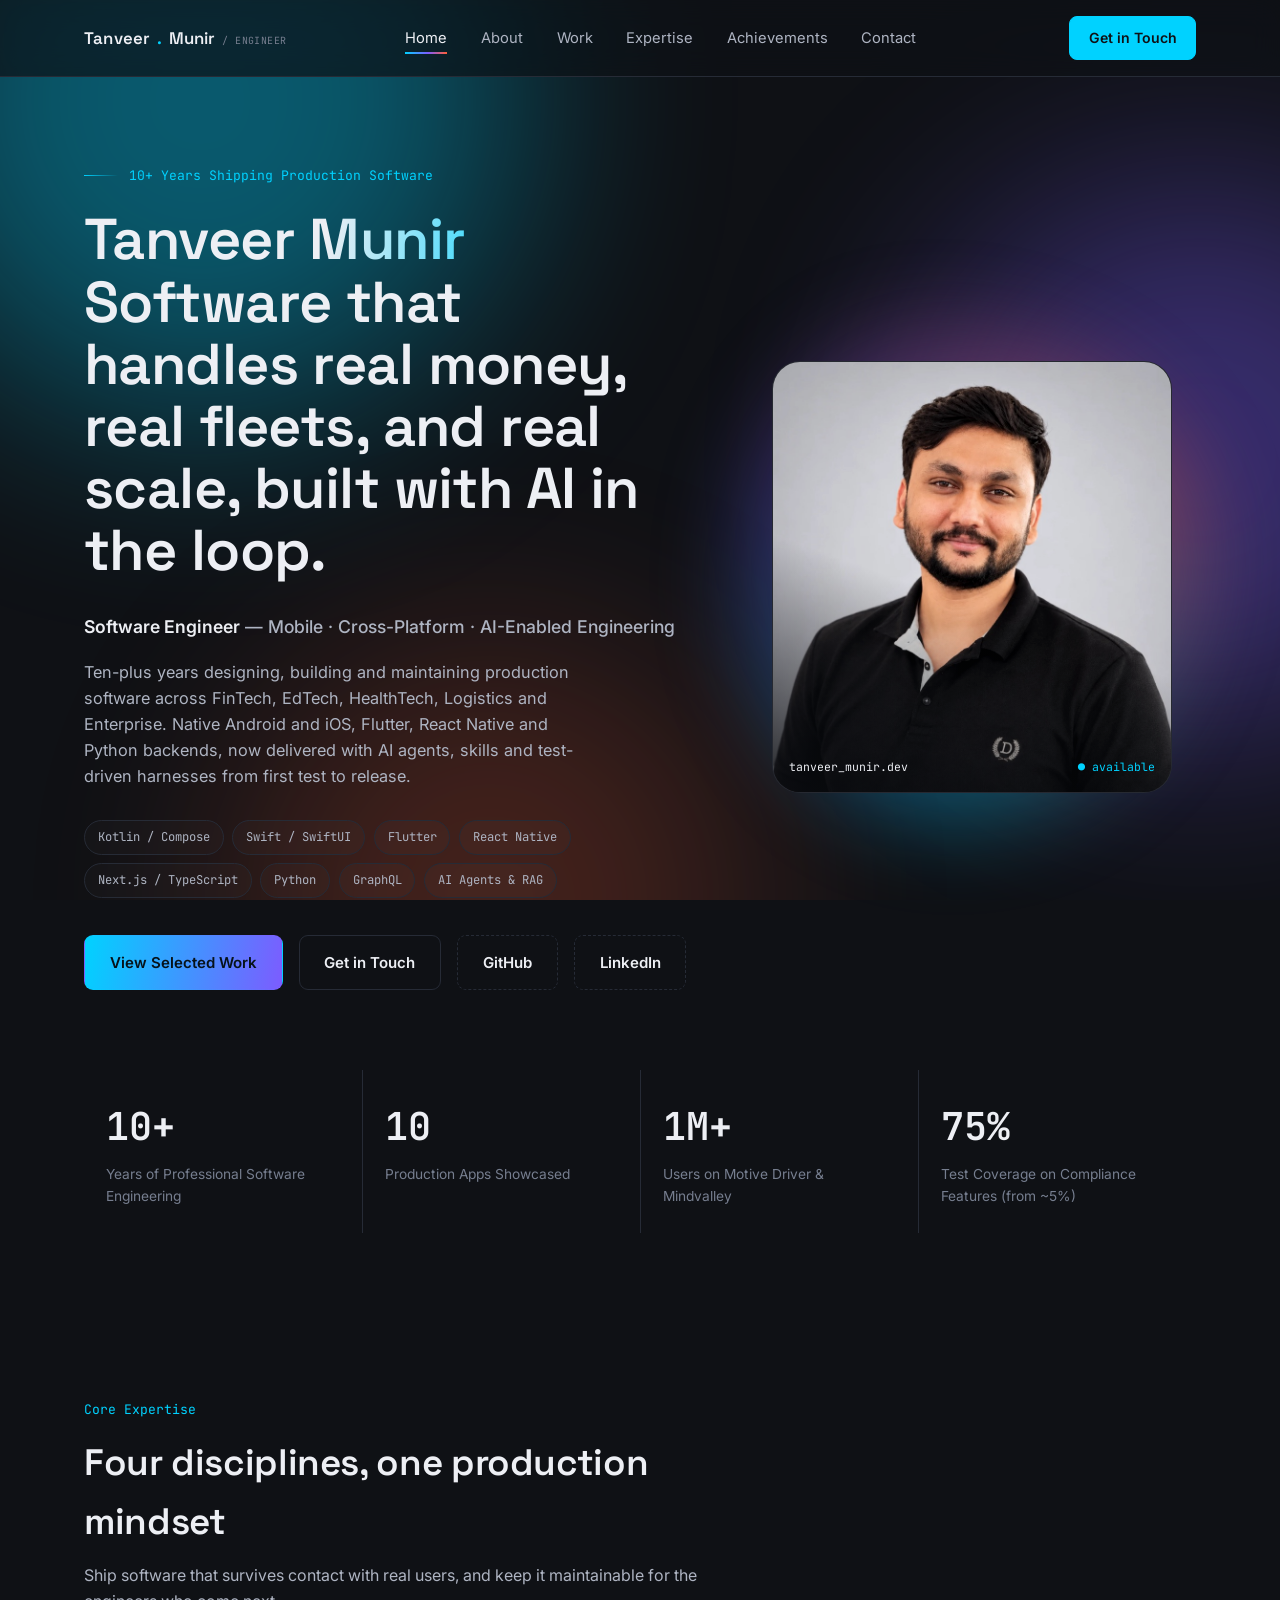
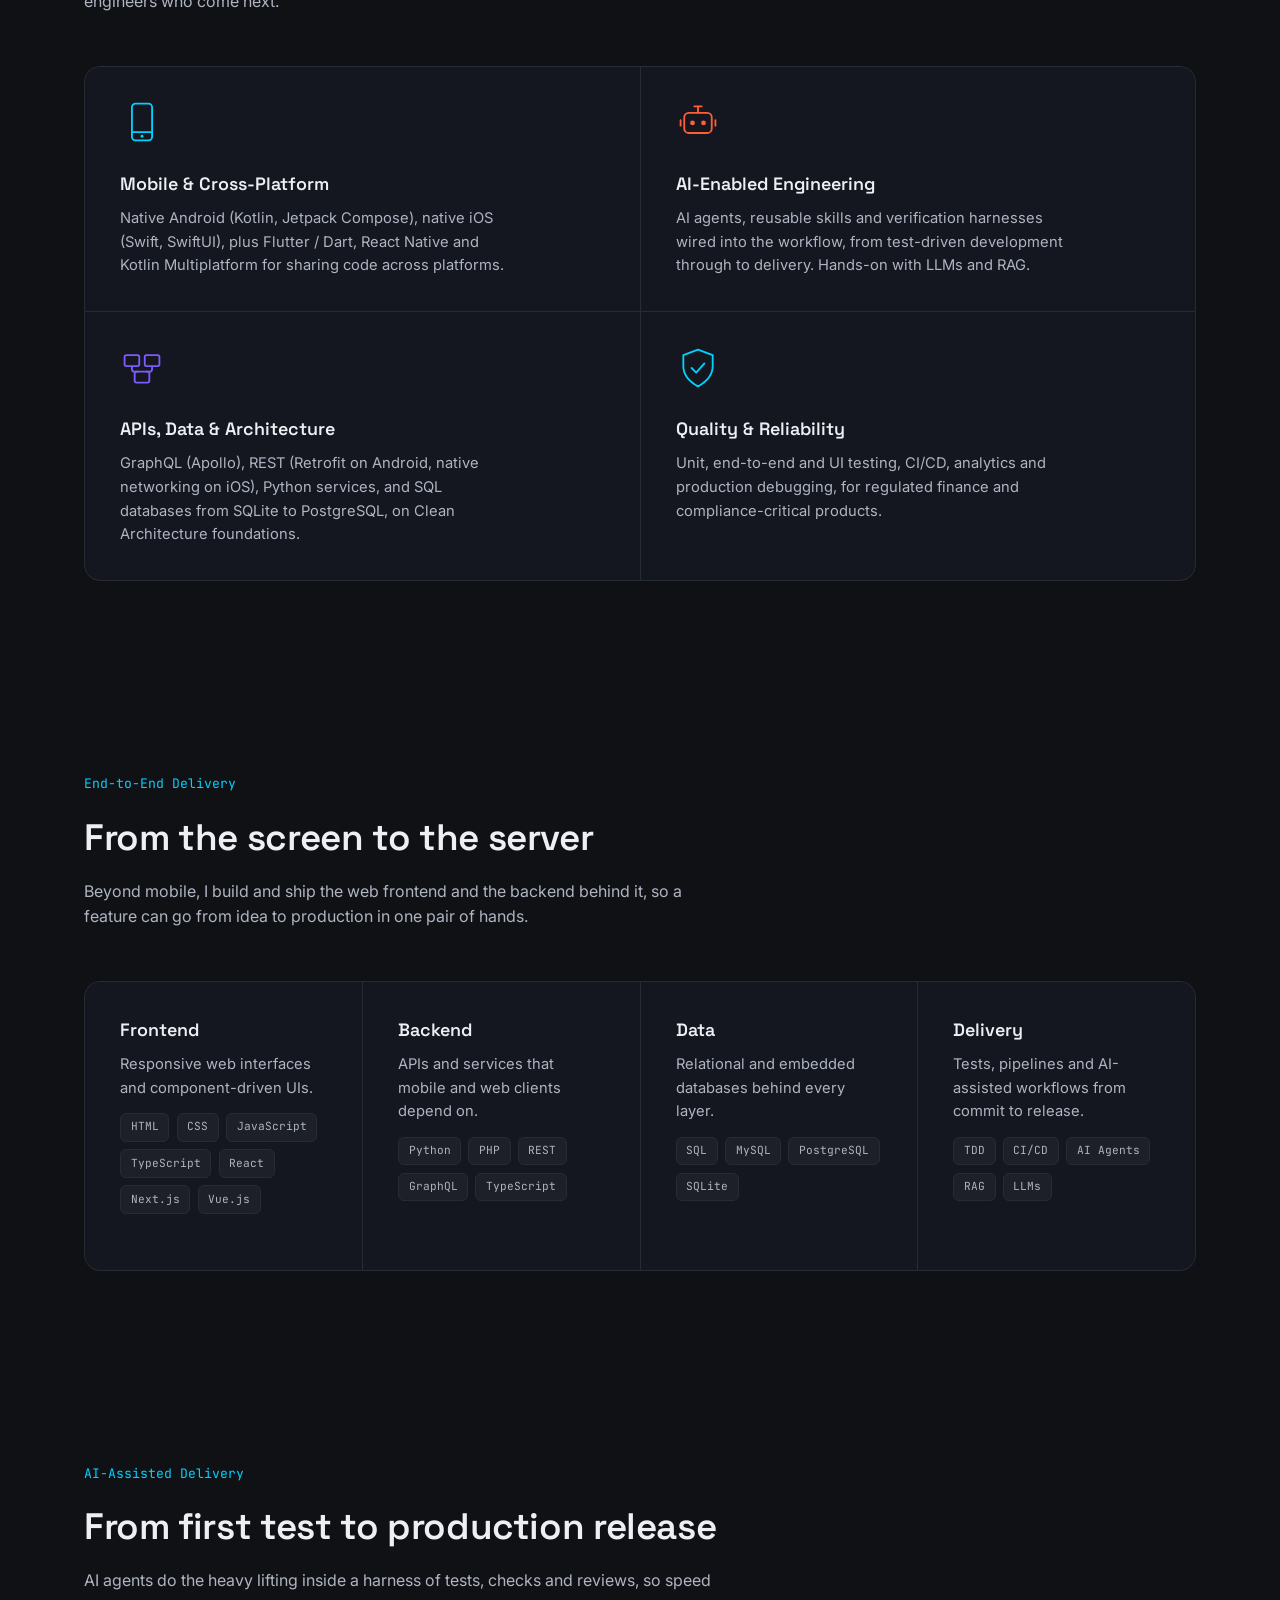
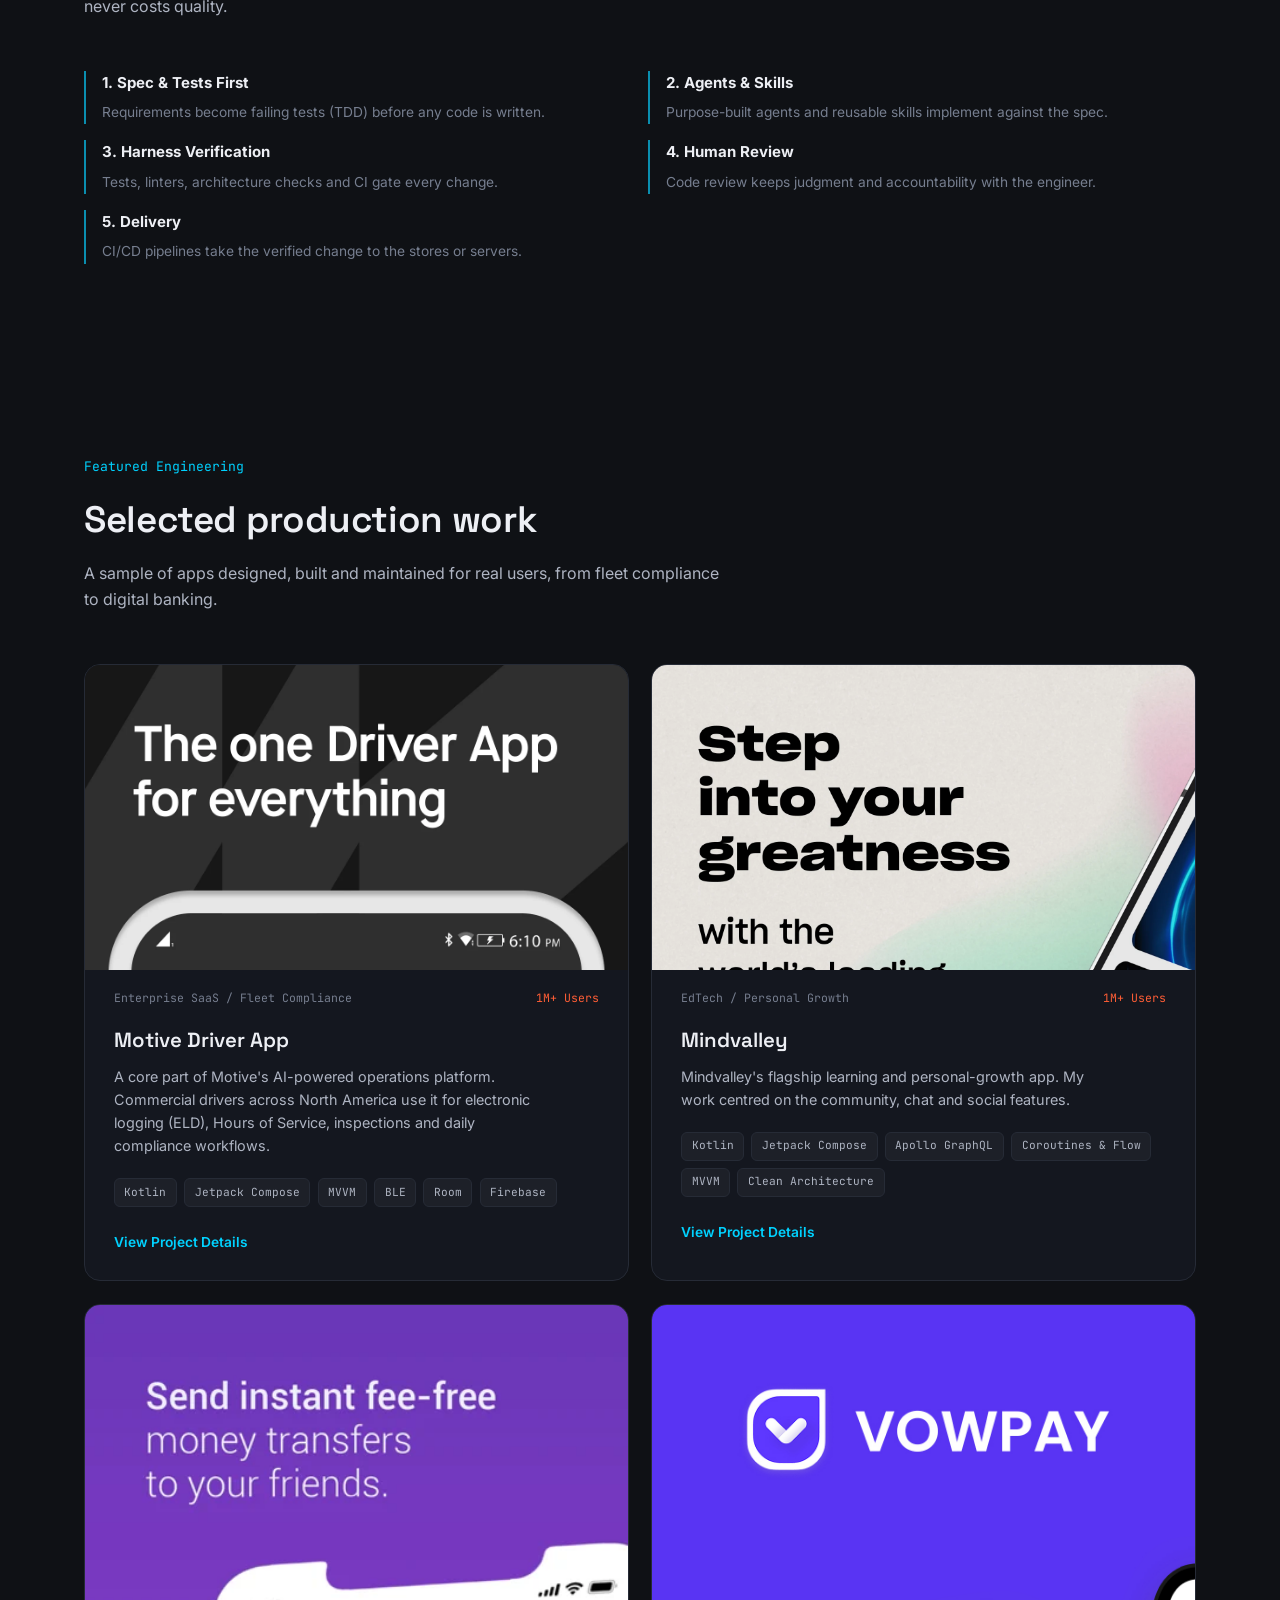
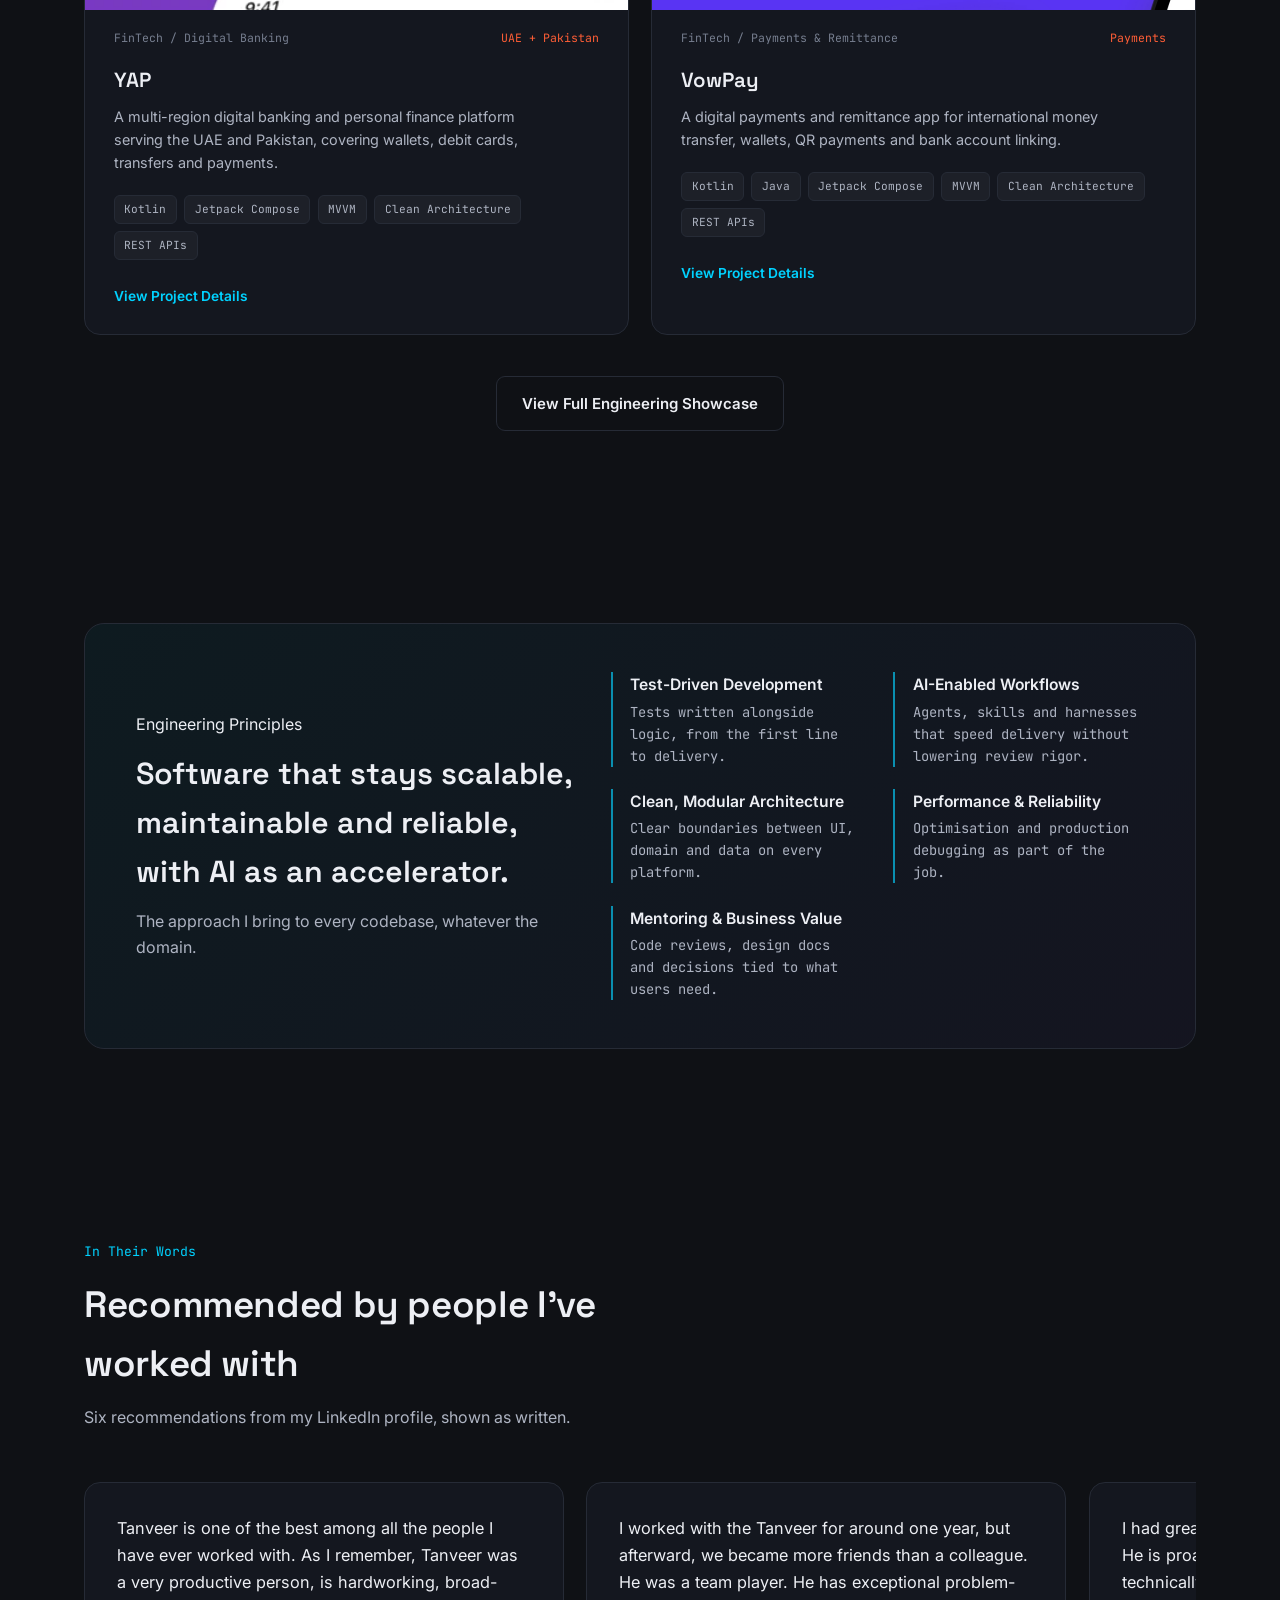
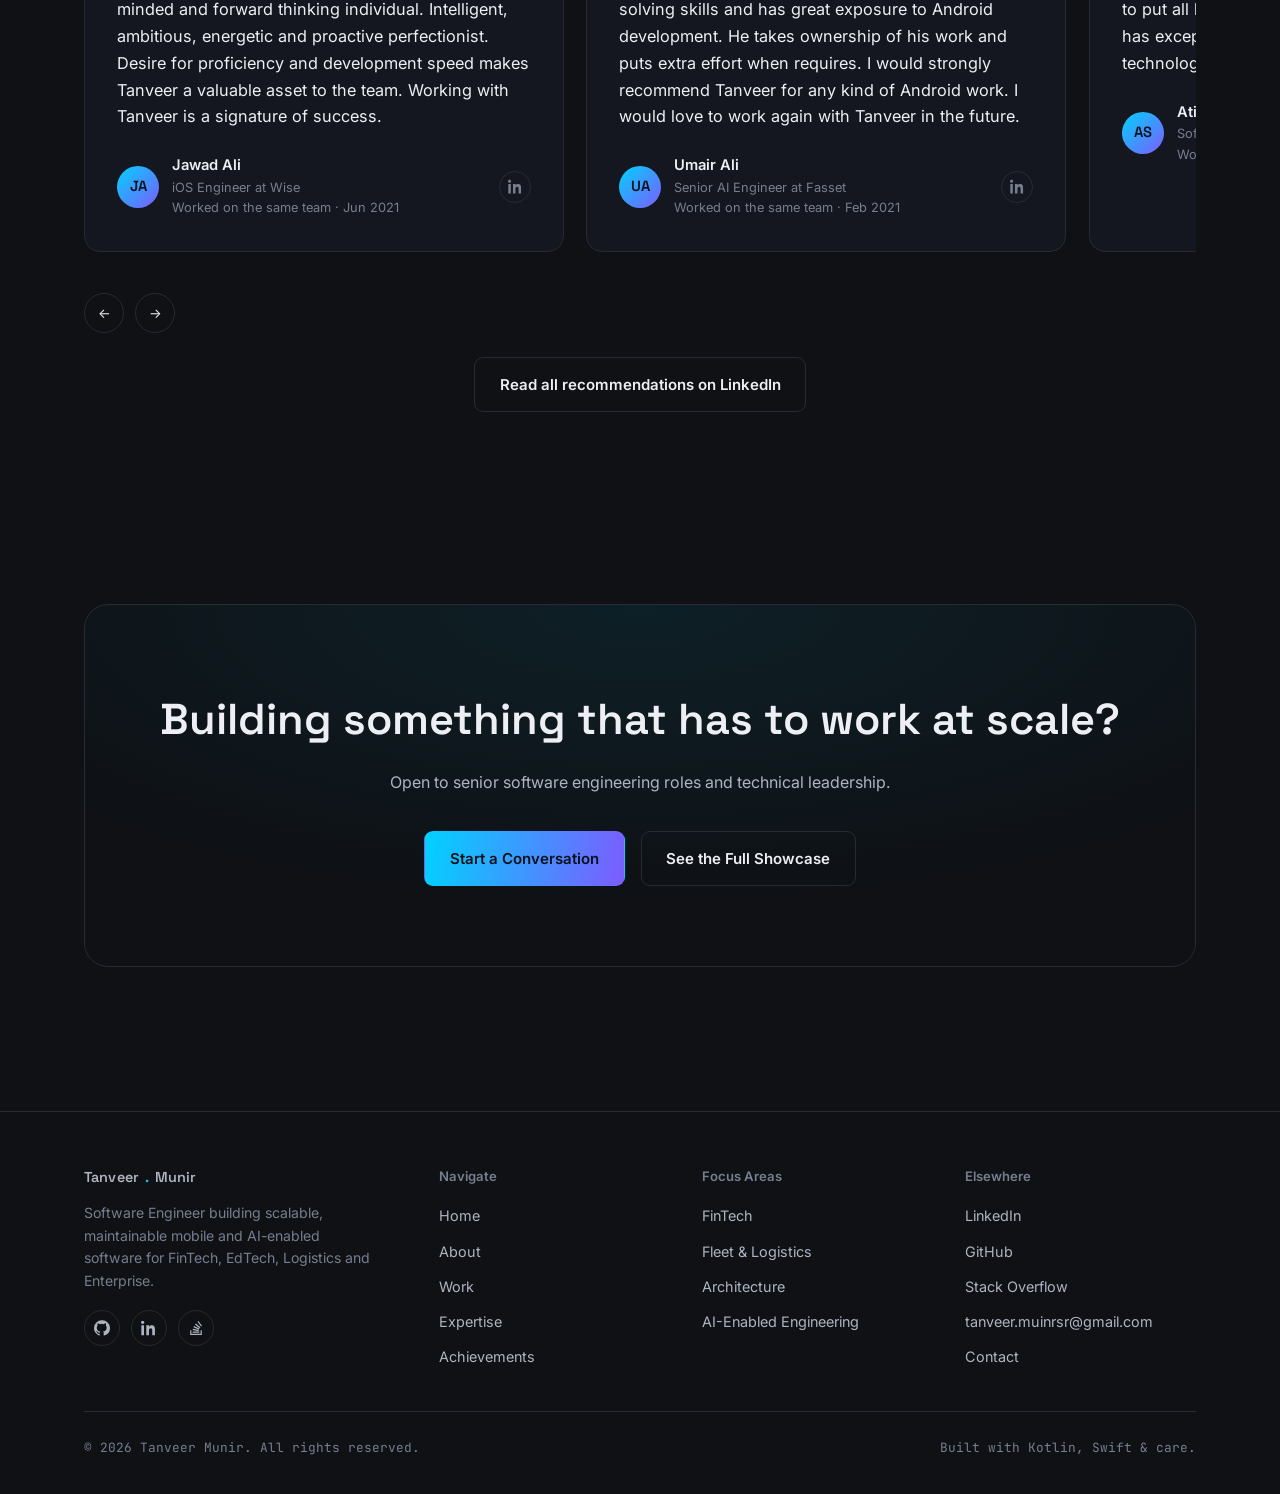
==== commit b2d631da: "Add email contact" ====
--- a/index.html
+++ b/index.html
@@ -277,7 +277,7 @@
       </div>
       <div><h4>Navigate</h4><ul><li><a href="index.html">Home</a></li><li><a href="about.html">About</a></li><li><a href="projects.html">Work</a></li><li><a href="expertise.html">Expertise</a></li><li><a href="achievements.html">Achievements</a></li></ul></div>
       <div><h4>Focus Areas</h4><ul><li><a href="projects.html">FinTech</a></li><li><a href="projects.html">Fleet &amp; Logistics</a></li><li><a href="expertise.html">Architecture</a></li><li><a href="expertise.html">AI-Enabled Engineering</a></li></ul></div>
-      <div><h4>Elsewhere</h4><ul><li><a href="https://www.linkedin.com/in/taniisr/" target="_blank" rel="noopener">LinkedIn</a></li><li><a href="https://github.com/TaniiSR" target="_blank" rel="noopener">GitHub</a></li><li><a href="https://stackoverflow.com/users/10862130/tanveer-munir" target="_blank" rel="noopener">Stack Overflow</a></li><li><a href="contact.html">Contact</a></li></ul></div>
+      <div><h4>Elsewhere</h4><ul><li><a href="https://www.linkedin.com/in/taniisr/" target="_blank" rel="noopener">LinkedIn</a></li><li><a href="https://github.com/TaniiSR" target="_blank" rel="noopener">GitHub</a></li><li><a href="https://stackoverflow.com/users/10862130/tanveer-munir" target="_blank" rel="noopener">Stack Overflow</a></li><li><a href="mailto:tanveer.muinrsr@gmail.com">tanveer.muinrsr@gmail.com</a></li><li><a href="contact.html">Contact</a></li></ul></div>
     </div>
     <div class="footer-bottom">
       <span>&copy; <span id="year"></span> Tanveer Munir. All rights reserved.</span>
